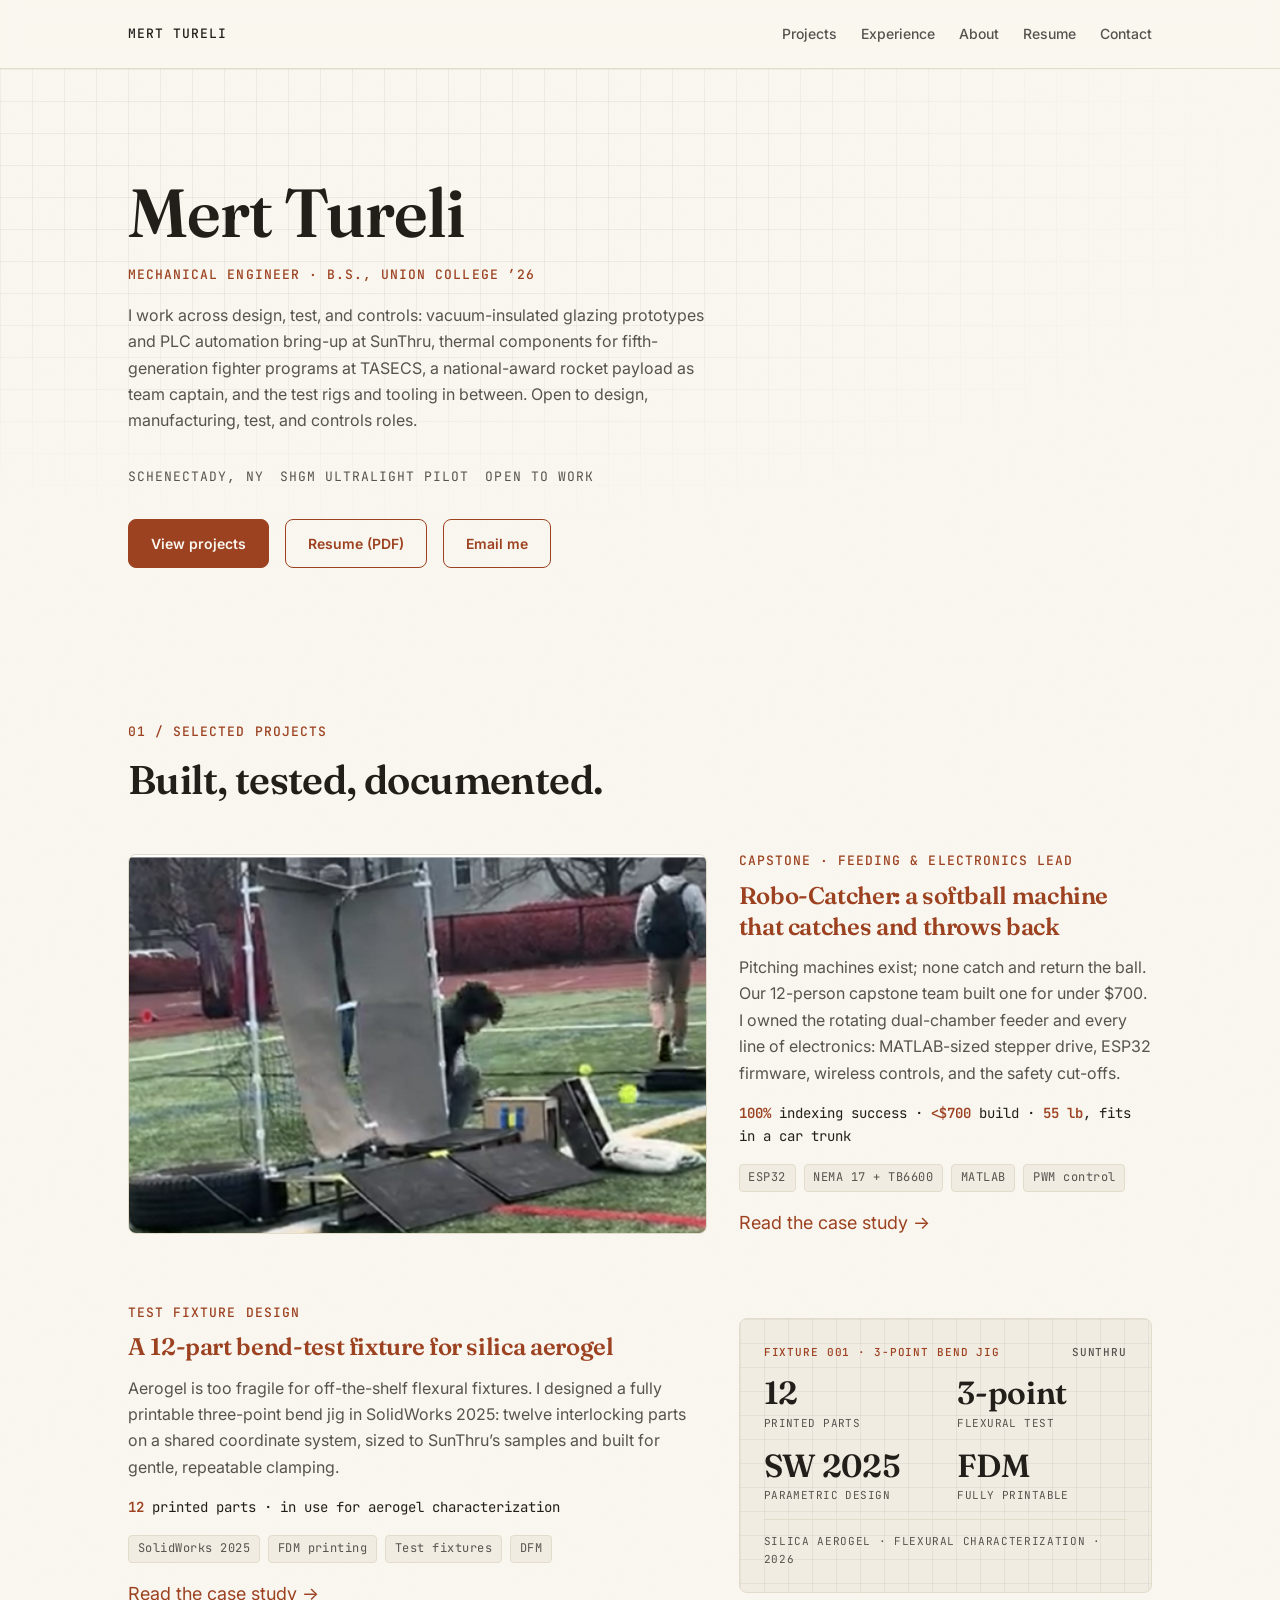
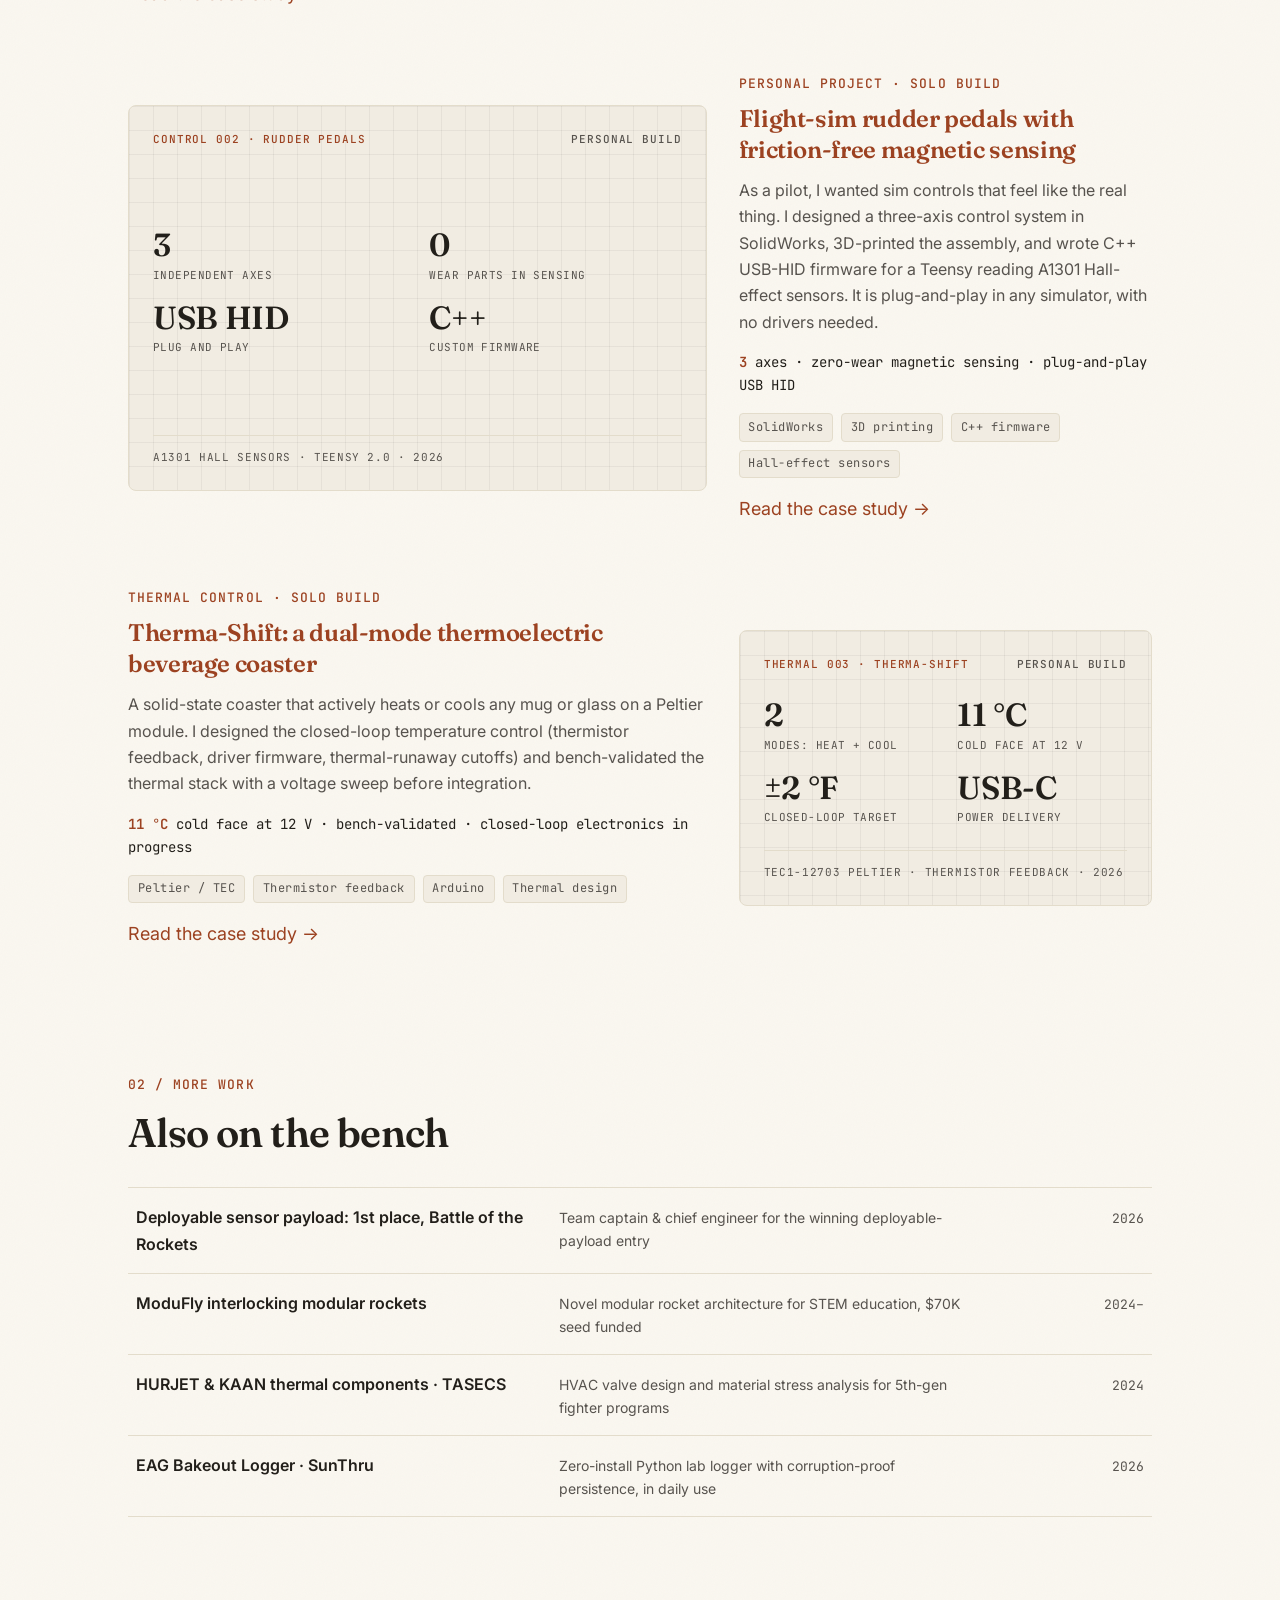
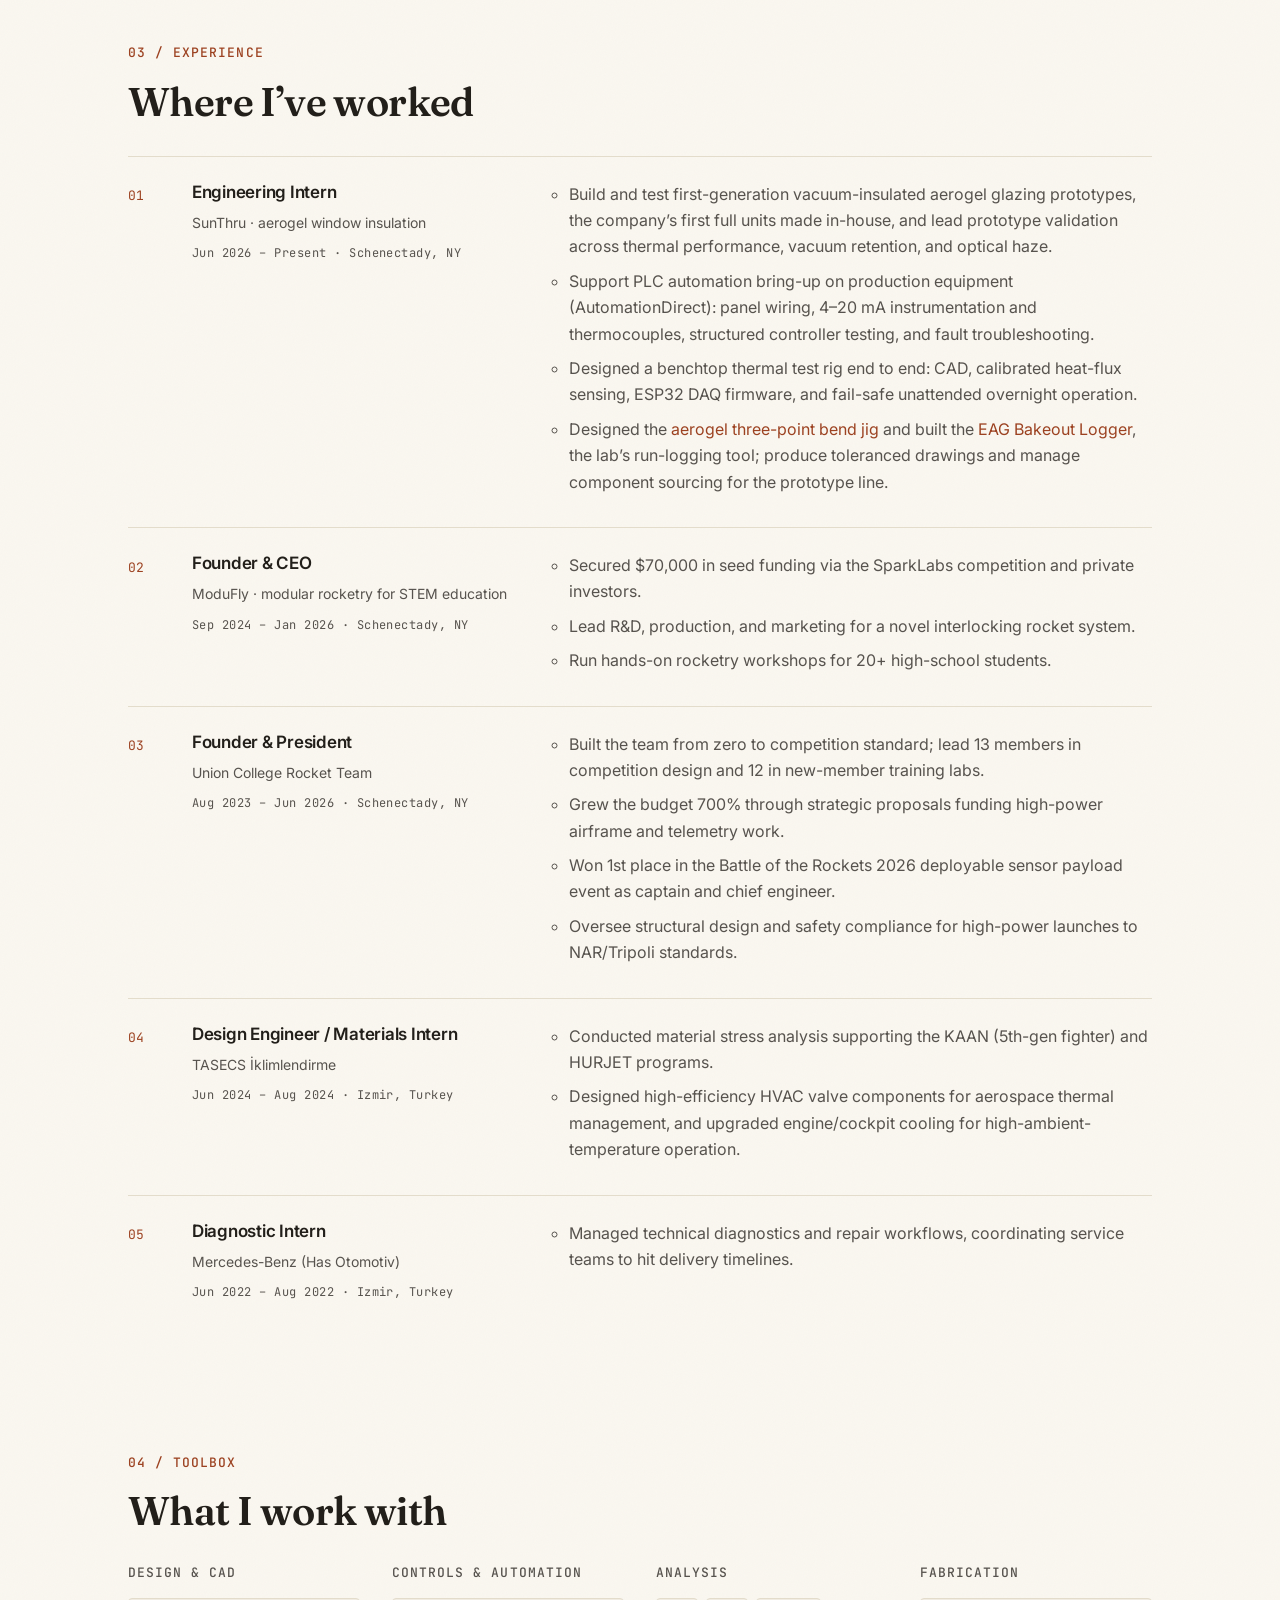
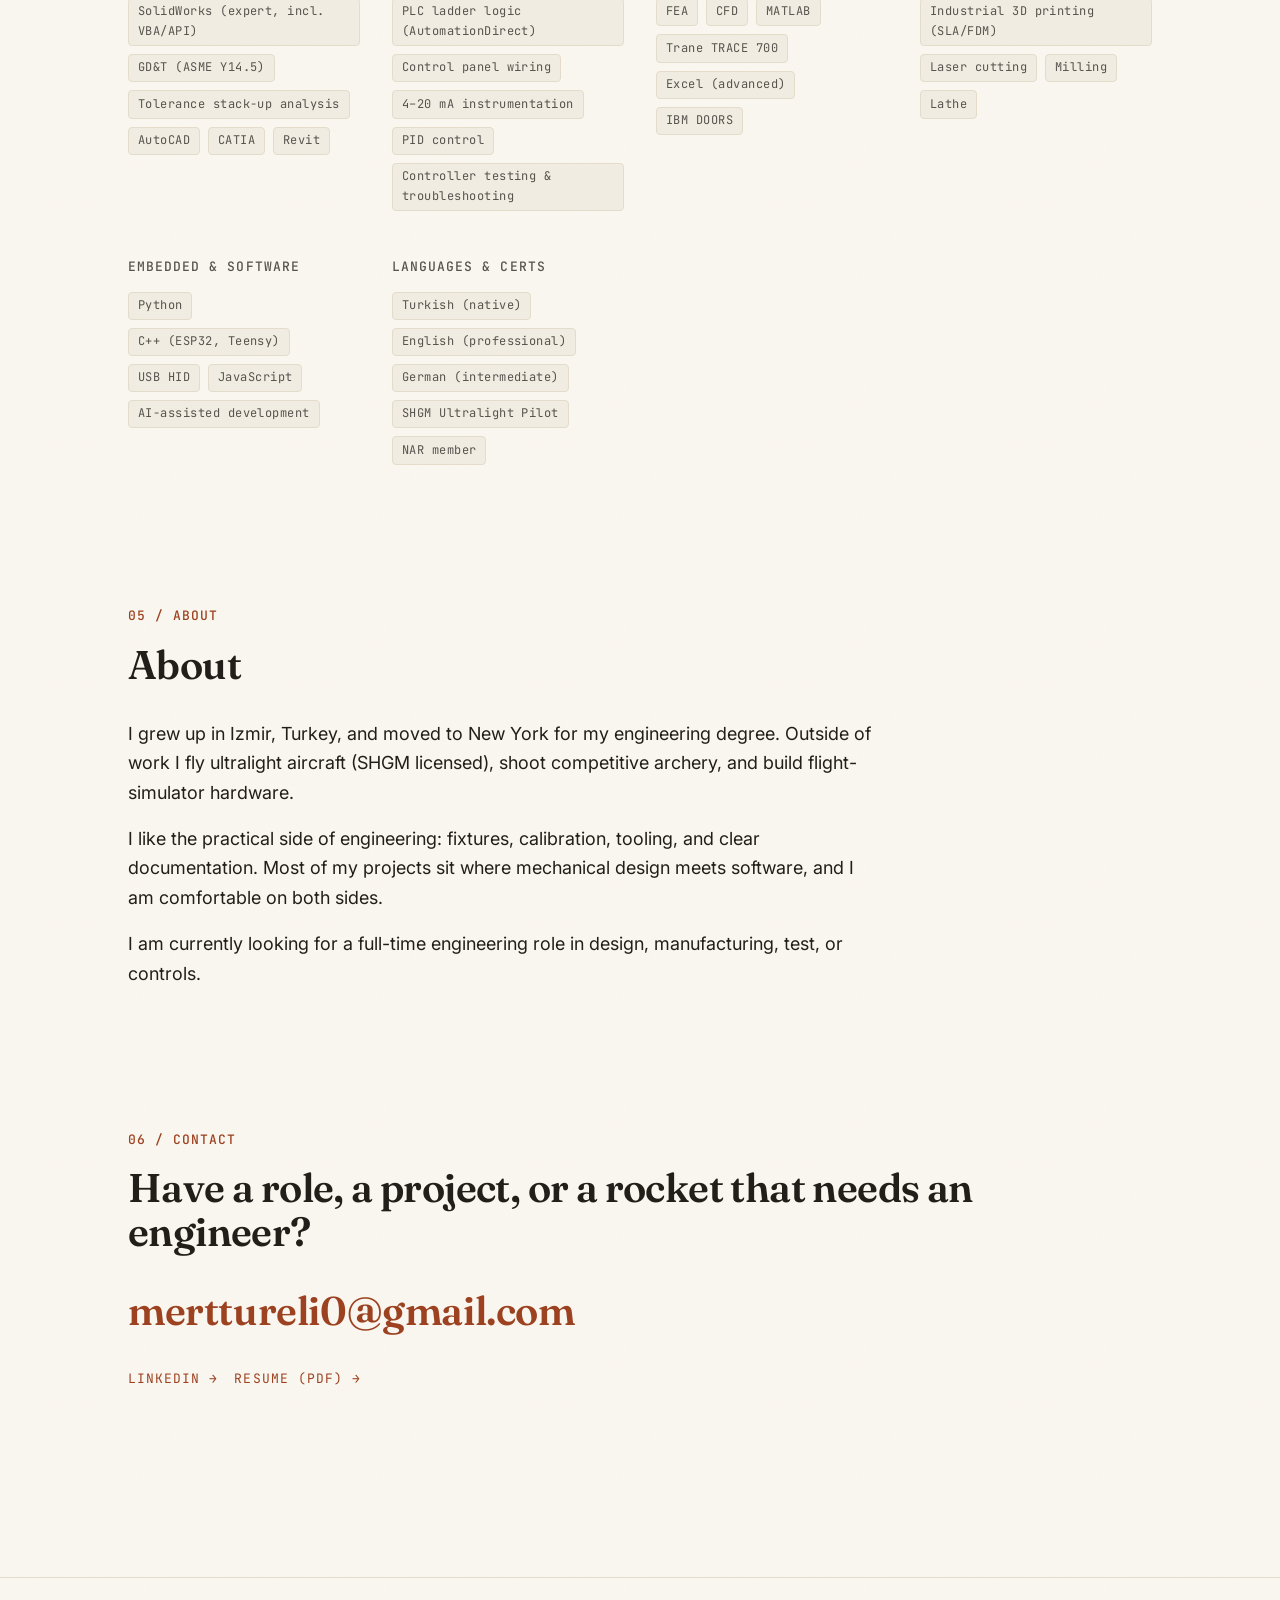
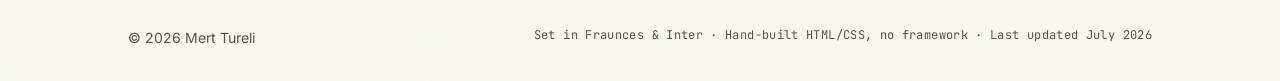
==== index.html @ 496b2939 "Engineering portfolio: initial public release Co-Authored-By: Claude Fable 5 <noreply@anthropic.com>" ====
<!DOCTYPE html>
<html lang="en">
<head>
  <meta charset="UTF-8">
  <meta name="viewport" content="width=device-width, initial-scale=1.0">
  <title>Mert Tureli · Mechanical Engineer</title>
  <meta name="description" content="Mert Tureli is a mechanical engineer (Union College '26) working across design, test, and controls: glazing prototypes, PLC automation, rocketry, and custom test rigs.">

  <meta property="og:title" content="Mert Tureli · Mechanical Engineer">
  <meta property="og:description" content="Mechanical engineer working across design, test, and controls. Portfolio of fixtures, automation, rocketry, and test rigs.">
  <meta property="og:type" content="website">
  <meta property="og:url" content="https://merttureli.github.io/">
  <meta property="og:image" content="https://merttureli.github.io/assets/og-cover.png">

  <link rel="icon" href="data:image/svg+xml,%3Csvg xmlns='http://www.w3.org/2000/svg' viewBox='0 0 64 64'%3E%3Crect width='64' height='64' rx='12' fill='%239C4221'/%3E%3Ctext x='32' y='43' text-anchor='middle' font-family='Georgia,serif' font-size='26' font-weight='600' fill='%23FAF7F0'%3EMT%3C/text%3E%3C/svg%3E">

  <link rel="preconnect" href="https://fonts.googleapis.com">
  <link rel="preconnect" href="https://fonts.gstatic.com" crossorigin>
  <link href="https://fonts.googleapis.com/css2?family=Fraunces:opsz,wght@9..144,400..700&family=Inter:wght@400;500;600&family=JetBrains+Mono:wght@400;500&display=swap" rel="stylesheet">
  <link rel="stylesheet" href="css/style.css">

  <script type="application/ld+json">
  {
    "@context": "https://schema.org",
    "@type": "Person",
    "name": "Mert Tureli",
    "jobTitle": "Mechanical Engineer",
    "alumniOf": "Union College",
    "email": "mailto:merttureli0@gmail.com",
    "sameAs": ["https://www.linkedin.com/in/merttureli"]
  }
  </script>
</head>
<body>

<header class="site-header">
  <div class="container">
    <a class="wordmark" href="#top">Mert Tureli</a>
    <nav class="site-nav" aria-label="Main">
      <a href="#projects">Projects</a>
      <a href="#experience" class="hide-mobile">Experience</a>
      <a href="#about" class="hide-mobile">About</a>
      <a href="assets/Mert-Tureli-Resume.pdf">Resume</a>
      <a href="#contact">Contact</a>
    </nav>
  </div>
</header>

<main id="top">

  <!-- ============ HERO ============ -->
  <section class="hero">
    <div class="container">
      <h1>Mert Tureli</h1>
      <p class="hero-sub">Mechanical Engineer · B.S., Union College ’26</p>
      <p class="intro bio">I work across design, test, and controls: vacuum-insulated glazing prototypes and PLC automation bring-up at SunThru, thermal components for fifth-generation fighter programs at TASECS, a national-award rocket payload as team captain, and the test rigs and tooling in between. Open to design, manufacturing, test, and controls roles.</p>
      <div class="meta-row">
        <span>Schenectady, NY</span>
        <span>SHGM Ultralight Pilot</span>
        <span>Open to work</span>
      </div>
      <div class="hero-actions">
        <a class="btn" href="#projects">View projects</a>
        <a class="btn ghost" href="assets/Mert-Tureli-Resume.pdf">Resume (PDF)</a>
        <a class="btn ghost" href="mailto:merttureli0@gmail.com">Email me</a>
      </div>
    </div>
  </section>

  <!-- ============ FEATURED PROJECTS ============ -->
  <section id="projects">
    <div class="container">
      <span class="label">01 / Selected projects</span>
      <h2>Built, tested, documented.</h2>

      <div class="project-rows" style="margin-top: var(--space-12);">

        <article class="project-row reveal">
          <a class="project-media" href="projects/robo-catcher.html" aria-label="Robo-Catcher case study">
            <img src="assets/img/robocatcher/final-product.png" alt="Robo-Catcher automatic softball catching and return machine, finished build" width="1200" height="800" loading="lazy">
          </a>
          <div class="project-body">
            <span class="label">Capstone · Feeding &amp; electronics lead</span>
            <h3><a href="projects/robo-catcher.html">Robo-Catcher: a softball machine that catches and throws back</a></h3>
            <p>Pitching machines exist; none catch and return the ball. Our 12-person capstone team built one for under $700. I owned the rotating dual-chamber feeder and every line of electronics: MATLAB-sized stepper drive, ESP32 firmware, wireless controls, and the safety cut-offs.</p>
            <span class="metric"><strong>100%</strong> indexing success · <strong>&lt;$700</strong> build · <strong>55 lb</strong>, fits in a car trunk</span>
            <ul class="tags"><li>ESP32</li><li>NEMA 17 + TB6600</li><li>MATLAB</li><li>PWM control</li></ul>
            <a href="projects/robo-catcher.html">Read the case study <span class="arrow">→</span></a>
          </div>
        </article>

        <article class="project-row reveal">
          <a class="project-media spec-card" href="projects/bend-jig.html" aria-label="Bend jig case study">
            <span class="sc-label"><span>Fixture 001 · 3-Point Bend Jig</span><span>SunThru</span></span>
            <span class="sc-stats">
              <span class="sc-stat"><strong>12</strong><small>printed parts</small></span>
              <span class="sc-stat"><strong>3-point</strong><small>flexural test</small></span>
              <span class="sc-stat"><strong>SW 2025</strong><small>parametric design</small></span>
              <span class="sc-stat"><strong>FDM</strong><small>fully printable</small></span>
            </span>
            <span class="sc-foot">Silica aerogel · flexural characterization · 2026</span>
          </a>
          <div class="project-body">
            <span class="label">Test fixture design</span>
            <h3><a href="projects/bend-jig.html">A 12-part bend-test fixture for silica aerogel</a></h3>
            <p>Aerogel is too fragile for off-the-shelf flexural fixtures. I designed a fully printable three-point bend jig in SolidWorks 2025: twelve interlocking parts on a shared coordinate system, sized to SunThru’s samples and built for gentle, repeatable clamping.</p>
            <span class="metric"><strong>12</strong> printed parts · in use for aerogel characterization</span>
            <ul class="tags"><li>SolidWorks 2025</li><li>FDM printing</li><li>Test fixtures</li><li>DFM</li></ul>
            <a href="projects/bend-jig.html">Read the case study <span class="arrow">→</span></a>
          </div>
        </article>

        <article class="project-row reveal">
          <a class="project-media spec-card" href="projects/rudder-pedals.html" aria-label="Rudder pedals case study">
            <span class="sc-label"><span>Control 002 · Rudder Pedals</span><span>Personal build</span></span>
            <span class="sc-stats">
              <span class="sc-stat"><strong>3</strong><small>independent axes</small></span>
              <span class="sc-stat"><strong>0</strong><small>wear parts in sensing</small></span>
              <span class="sc-stat"><strong>USB HID</strong><small>plug and play</small></span>
              <span class="sc-stat"><strong>C++</strong><small>custom firmware</small></span>
            </span>
            <span class="sc-foot">A1301 Hall sensors · Teensy 2.0 · 2026</span>
          </a>
          <div class="project-body">
            <span class="label">Personal project · Solo build</span>
            <h3><a href="projects/rudder-pedals.html">Flight-sim rudder pedals with friction-free magnetic sensing</a></h3>
            <p>As a pilot, I wanted sim controls that feel like the real thing. I designed a three-axis control system in SolidWorks, 3D-printed the assembly, and wrote C++ USB-HID firmware for a Teensy reading A1301 Hall-effect sensors. It is plug-and-play in any simulator, with no drivers needed.</p>
            <span class="metric"><strong>3</strong> axes · zero-wear magnetic sensing · plug-and-play USB HID</span>
            <ul class="tags"><li>SolidWorks</li><li>3D printing</li><li>C++ firmware</li><li>Hall-effect sensors</li></ul>
            <a href="projects/rudder-pedals.html">Read the case study <span class="arrow">→</span></a>
          </div>
        </article>

        <article class="project-row reveal">
          <a class="project-media spec-card" href="projects/therma-shift.html" aria-label="Therma-Shift case study">
            <span class="sc-label"><span>Thermal 003 · Therma-Shift</span><span>Personal build</span></span>
            <span class="sc-stats">
              <span class="sc-stat"><strong>2</strong><small>modes: heat + cool</small></span>
              <span class="sc-stat"><strong>11 °C</strong><small>cold face at 12 V</small></span>
              <span class="sc-stat"><strong>±2 °F</strong><small>closed-loop target</small></span>
              <span class="sc-stat"><strong>USB-C</strong><small>power delivery</small></span>
            </span>
            <span class="sc-foot">TEC1-12703 Peltier · thermistor feedback · 2026</span>
          </a>
          <div class="project-body">
            <span class="label">Thermal control · Solo build</span>
            <h3><a href="projects/therma-shift.html">Therma-Shift: a dual-mode thermoelectric beverage coaster</a></h3>
            <p>A solid-state coaster that actively heats or cools any mug or glass on a Peltier module. I designed the closed-loop temperature control (thermistor feedback, driver firmware, thermal-runaway cutoffs) and bench-validated the thermal stack with a voltage sweep before integration.</p>
            <span class="metric"><strong>11 °C</strong> cold face at 12 V · bench-validated · closed-loop electronics in progress</span>
            <ul class="tags"><li>Peltier / TEC</li><li>Thermistor feedback</li><li>Arduino</li><li>Thermal design</li></ul>
            <a href="projects/therma-shift.html">Read the case study <span class="arrow">→</span></a>
          </div>
        </article>

      </div>
    </div>
  </section>

  <!-- ============ MORE PROJECTS ============ -->
  <section id="more">
    <div class="container">
      <span class="label">02 / More work</span>
      <h2>Also on the bench</h2>
      <ul class="more-list reveal" style="margin-top: var(--space-8);">
        <li><div class="row">
          <span class="title">Deployable sensor payload: 1st place, Battle of the Rockets</span>
          <span class="desc">Team captain &amp; chief engineer for the winning deployable-payload entry</span>
          <span class="year">2026</span>
        </div></li>
        <li><div class="row">
          <span class="title">ModuFly interlocking modular rockets</span>
          <span class="desc">Novel modular rocket architecture for STEM education, $70K seed funded</span>
          <span class="year">2024–</span>
        </div></li>
        <li><div class="row">
          <span class="title">HURJET &amp; KAAN thermal components · TASECS</span>
          <span class="desc">HVAC valve design and material stress analysis for 5th-gen fighter programs</span>
          <span class="year">2024</span>
        </div></li>
        <li><a href="projects/bakeout-logger.html">
          <span class="title">EAG Bakeout Logger · SunThru</span>
          <span class="desc">Zero-install Python lab logger with corruption-proof persistence, in daily use</span>
          <span class="year">2026</span>
        </a></li>
      </ul>
    </div>
  </section>

  <!-- ============ EXPERIENCE ============ -->
  <section id="experience">
    <div class="container">
      <span class="label">03 / Experience</span>
      <h2>Where I’ve worked</h2>
      <ol class="xp-list reveal" style="margin-top: var(--space-8);">

        <li class="xp">
          <span class="xp-num">01</span>
          <div class="xp-role">
            <h3>Engineering Intern</h3>
            <span class="org">SunThru · aerogel window insulation</span>
            <span class="dates">Jun 2026 – Present · Schenectady, NY</span>
          </div>
          <ul>
            <li>Build and test first-generation vacuum-insulated aerogel glazing prototypes, the company’s first full units made in-house, and lead prototype validation across thermal performance, vacuum retention, and optical haze.</li>
            <li>Support PLC automation bring-up on production equipment (AutomationDirect): panel wiring, 4–20 mA instrumentation and thermocouples, structured controller testing, and fault troubleshooting.</li>
            <li>Designed a benchtop thermal test rig end to end: CAD, calibrated heat-flux sensing, ESP32 DAQ firmware, and fail-safe unattended overnight operation.</li>
            <li>Designed the <a href="projects/bend-jig.html">aerogel three-point bend jig</a> and built the <a href="projects/bakeout-logger.html">EAG Bakeout Logger</a>, the lab’s run-logging tool; produce toleranced drawings and manage component sourcing for the prototype line.</li>
          </ul>
        </li>

        <li class="xp">
          <span class="xp-num">02</span>
          <div class="xp-role">
            <h3>Founder &amp; CEO</h3>
            <span class="org">ModuFly · modular rocketry for STEM education</span>
            <span class="dates">Sep 2024 – Jan 2026 · Schenectady, NY</span>
          </div>
          <ul>
            <li>Secured $70,000 in seed funding via the SparkLabs competition and private investors.</li>
            <li>Lead R&amp;D, production, and marketing for a novel interlocking rocket system.</li>
            <li>Run hands-on rocketry workshops for 20+ high-school students.</li>
          </ul>
        </li>

        <li class="xp">
          <span class="xp-num">03</span>
          <div class="xp-role">
            <h3>Founder &amp; President</h3>
            <span class="org">Union College Rocket Team</span>
            <span class="dates">Aug 2023 – Jun 2026 · Schenectady, NY</span>
          </div>
          <ul>
            <li>Built the team from zero to competition standard; lead 13 members in competition design and 12 in new-member training labs.</li>
            <li>Grew the budget 700% through strategic proposals funding high-power airframe and telemetry work.</li>
            <li>Won 1st place in the Battle of the Rockets 2026 deployable sensor payload event as captain and chief engineer.</li>
            <li>Oversee structural design and safety compliance for high-power launches to NAR/Tripoli standards.</li>
          </ul>
        </li>

        <li class="xp">
          <span class="xp-num">04</span>
          <div class="xp-role">
            <h3>Design Engineer / Materials Intern</h3>
            <span class="org">TASECS İklimlendirme</span>
            <span class="dates">Jun 2024 – Aug 2024 · Izmir, Turkey</span>
          </div>
          <ul>
            <li>Conducted material stress analysis supporting the KAAN (5th-gen fighter) and HURJET programs.</li>
            <li>Designed high-efficiency HVAC valve components for aerospace thermal management, and upgraded engine/cockpit cooling for high-ambient-temperature operation.</li>
          </ul>
        </li>

        <li class="xp">
          <span class="xp-num">05</span>
          <div class="xp-role">
            <h3>Diagnostic Intern</h3>
            <span class="org">Mercedes-Benz (Has Otomotiv)</span>
            <span class="dates">Jun 2022 – Aug 2022 · Izmir, Turkey</span>
          </div>
          <ul>
            <li>Managed technical diagnostics and repair workflows, coordinating service teams to hit delivery timelines.</li>
          </ul>
        </li>

      </ol>
    </div>
  </section>

  <!-- ============ SKILLS ============ -->
  <section id="skills">
    <div class="container">
      <span class="label">04 / Toolbox</span>
      <h2>What I work with</h2>
      <div class="skills-grid reveal" style="margin-top: var(--space-8);">
        <div>
          <h3>Design &amp; CAD</h3>
          <ul class="tags"><li>SolidWorks (expert, incl. VBA/API)</li><li>GD&amp;T (ASME Y14.5)</li><li>Tolerance stack-up analysis</li><li>AutoCAD</li><li>CATIA</li><li>Revit</li></ul>
        </div>
        <div>
          <h3>Controls &amp; automation</h3>
          <ul class="tags"><li>PLC ladder logic (AutomationDirect)</li><li>Control panel wiring</li><li>4–20 mA instrumentation</li><li>PID control</li><li>Controller testing &amp; troubleshooting</li></ul>
        </div>
        <div>
          <h3>Analysis</h3>
          <ul class="tags"><li>FEA</li><li>CFD</li><li>MATLAB</li><li>Trane TRACE 700</li><li>Excel (advanced)</li><li>IBM DOORS</li></ul>
        </div>
        <div>
          <h3>Fabrication</h3>
          <ul class="tags"><li>Industrial 3D printing (SLA/FDM)</li><li>Laser cutting</li><li>Milling</li><li>Lathe</li></ul>
        </div>
        <div>
          <h3>Embedded &amp; software</h3>
          <ul class="tags"><li>Python</li><li>C++ (ESP32, Teensy)</li><li>USB HID</li><li>JavaScript</li><li>AI-assisted development</li></ul>
        </div>
        <div>
          <h3>Languages &amp; certs</h3>
          <ul class="tags"><li>Turkish (native)</li><li>English (professional)</li><li>German (intermediate)</li><li>SHGM Ultralight Pilot</li><li>NAR member</li></ul>
        </div>
      </div>
    </div>
  </section>

  <!-- ============ ABOUT ============ -->
  <section id="about">
    <div class="container">
      <span class="label">05 / About</span>
      <h2>About</h2>
      <div class="reveal" style="margin-top: var(--space-8); max-width: 68ch;">
        <p>I grew up in Izmir, Turkey, and moved to New York for my engineering degree. Outside of work I fly ultralight aircraft (SHGM licensed), shoot competitive archery, and build flight-simulator hardware.</p>
        <p>I like the practical side of engineering: fixtures, calibration, tooling, and clear documentation. Most of my projects sit where mechanical design meets software, and I am comfortable on both sides.</p>
        <p>I am currently looking for a full-time engineering role in design, manufacturing, test, or controls.</p>
      </div>
    </div>
  </section>

  <!-- ============ CONTACT ============ -->
  <section id="contact" class="contact">
    <div class="container">
      <span class="label">06 / Contact</span>
      <h2>Have a role, a project, or a rocket that needs an engineer?</h2>
      <p style="margin-top: var(--space-6);"><a class="big-link" href="mailto:merttureli0@gmail.com">merttureli0@gmail.com</a></p>
      <div class="meta-row" style="margin-top: var(--space-6);">
        <a href="https://www.linkedin.com/in/merttureli">LinkedIn <span class="arrow">→</span></a>
        <a href="assets/Mert-Tureli-Resume.pdf">Resume (PDF) <span class="arrow">→</span></a>
      </div>
    </div>
  </section>

</main>

<footer class="site-footer">
  <div class="container">
    <span>© <span id="year">2026</span> Mert Tureli</span>
    <span class="colophon">Set in Fraunces &amp; Inter · Hand-built HTML/CSS, no framework · Last updated July 2026</span>
  </div>
</footer>

<script src="js/main.js"></script>
</body>
</html>
---- css/style.css ----
/* ============================================================
   MERT TURELI — PORTFOLIO
   Design system: "Drafting Paper" (warm editorial)
   Type: Fraunces (display) · Inter (body) · JetBrains Mono (labels)
   All color pairs verified WCAG AA (4.5:1+) against bg & surface.
   To re-skin (e.g. business variant): change the tokens below only.
   ============================================================ */

:root {
  /* palette — drafting paper */
  --bg:            #FAF7F0;
  --surface:       #F1ECE2;
  --text:          #221F1A;
  --text-2:        #57534E;
  --accent:        #9C4221;
  --accent-hover:  #7C2D12;
  --border:        #E3DCCB;
  --grid-line:     rgba(34, 31, 26, 0.055);

  /* type */
  --font-display: "Fraunces", Georgia, serif;
  --font-body:    "Inter", system-ui, -apple-system, sans-serif;
  --font-mono:    "JetBrains Mono", Consolas, monospace;

  --text-h1:    clamp(2.5rem, 1.2rem + 4.5vw, 4.25rem);
  --text-h2:    clamp(1.75rem, 1.3rem + 1.8vw, 2.5rem);
  --text-h3:    clamp(1.25rem, 1.1rem + 0.6vw, 1.5rem);
  --text-body:  1.125rem;
  --text-small: 0.875rem;
  --text-label: 0.8125rem;

  /* spacing (8px base) */
  --space-1: 0.25rem;  --space-2: 0.5rem;  --space-3: 0.75rem;
  --space-4: 1rem;     --space-6: 1.5rem;  --space-8: 2rem;
  --space-12: 3rem;    --space-16: 4rem;   --space-24: 6rem;

  --section-gap: clamp(4rem, 3rem + 6vw, 8rem);
  --container: 1120px;
  --radius: 8px;
}

/* ---------- base ---------- */

*, *::before, *::after { box-sizing: border-box; }

html { scroll-behavior: smooth; }

/* paper grain baked into the body background (opacity lives inside the SVG) —
   a separate fixed overlay layer stalls compositing/capture in some browsers */
body {
  margin: 0;
  background-color: var(--bg);
  background-image: url("data:image/svg+xml,%3Csvg xmlns='http://www.w3.org/2000/svg' width='240' height='240'%3E%3Cfilter id='n'%3E%3CfeTurbulence type='fractalNoise' baseFrequency='0.9' numOctaves='2'/%3E%3C/filter%3E%3Crect width='240' height='240' filter='url(%23n)' opacity='0.028'/%3E%3C/svg%3E");
  color: var(--text);
  font-family: var(--font-body);
  font-size: var(--text-body);
  line-height: 1.65;
  -webkit-font-smoothing: antialiased;
  text-rendering: optimizeLegibility;
}

::selection { background: var(--accent); color: var(--bg); }

h1, h2, h3 {
  font-family: var(--font-display);
  font-weight: 600;
  line-height: 1.1;
  letter-spacing: -0.015em;
  margin: 0 0 var(--space-4);
}
h1 { font-size: var(--text-h1); line-height: 1.05; }
h2 { font-size: var(--text-h2); }
h3 { font-size: var(--text-h3); line-height: 1.3; }

p { margin: 0 0 var(--space-4); max-width: 68ch; }

img, svg.ph { max-width: 100%; height: auto; display: block; }

a {
  color: var(--accent);
  text-decoration: none;
  background-image: linear-gradient(currentColor, currentColor);
  background-repeat: no-repeat;
  background-size: 0% 1px;
  background-position: 0 100%;
  transition: background-size 200ms ease-out, color 150ms ease-out;
}
a:hover { color: var(--accent-hover); background-size: 100% 1px; }

:focus-visible {
  outline: 2px solid var(--accent);
  outline-offset: 3px;
  border-radius: 2px;
}

.container {
  max-width: var(--container);
  margin-inline: auto;
  padding-inline: clamp(1.25rem, 4vw, 3rem);
}

section { padding-block: calc(var(--section-gap) / 2); }

/* mono section labels — drawing sheet numbers */
.label {
  font-family: var(--font-mono);
  font-size: var(--text-label);
  font-weight: 500;
  text-transform: uppercase;
  letter-spacing: 0.08em;
  color: var(--accent);
  display: block;
  margin-bottom: var(--space-4);
}

.meta-row {
  font-family: var(--font-mono);
  font-size: var(--text-label);
  text-transform: uppercase;
  letter-spacing: 0.08em;
  color: var(--text-2);
  display: flex;
  flex-wrap: wrap;
  gap: var(--space-2) var(--space-4);
}

/* arrow nudge */
.arrow { display: inline-block; transition: transform 150ms ease-out; }
a:hover .arrow { transform: translateX(4px); }

/* fill-in placeholder — replace via PROJECT_INTAKE.md */
.fill {
  background: rgba(156, 66, 33, 0.08);
  border-bottom: 1px dashed var(--accent);
  padding: 0 0.2em;
  border-radius: 2px;
  font-style: italic;
  cursor: help;
}

/* ---------- header ---------- */

.site-header {
  position: sticky;
  top: 0;
  z-index: 100;
  background: color-mix(in srgb, var(--bg) 88%, transparent);
  backdrop-filter: blur(8px);
  border-bottom: 1px solid var(--border);
}
.site-header .container {
  display: flex;
  align-items: center;
  justify-content: space-between;
  height: 68px;
}
.wordmark {
  font-family: var(--font-mono);
  font-size: var(--text-label);
  font-weight: 500;
  letter-spacing: 0.08em;
  text-transform: uppercase;
  color: var(--text);
}
.site-nav { display: flex; gap: var(--space-6); }
.site-nav a {
  color: var(--text-2);
  font-size: var(--text-small);
  font-weight: 500;
}
.site-nav a:hover { color: var(--accent-hover); }

/* ---------- hero ---------- */

.hero {
  position: relative;
  padding-block: clamp(5rem, 12vh, 9rem) clamp(4rem, 10vh, 7rem);
  overflow: hidden;
}
.hero::before {
  content: "";
  position: absolute;
  inset: 0;
  background-image:
    linear-gradient(var(--grid-line) 1px, transparent 1px),
    linear-gradient(90deg, var(--grid-line) 1px, transparent 1px);
  background-size: 32px 32px;
  -webkit-mask-image: radial-gradient(ellipse 90% 80% at 30% 20%, black 30%, transparent 75%);
  mask-image: radial-gradient(ellipse 90% 80% at 30% 20%, black 30%, transparent 75%);
  pointer-events: none;
}
.hero .container { position: relative; }
.hero h1 { max-width: 18ch; }
.hero .intro { max-width: 52ch; color: var(--text-2); margin-top: var(--space-6); }
.hero .hero-sub {
  font-family: var(--font-mono);
  font-size: var(--text-label);
  font-weight: 500;
  text-transform: uppercase;
  letter-spacing: 0.08em;
  color: var(--accent);
  margin: var(--space-3) 0 0;
}
.hero .bio { font-size: 1rem; max-width: 58ch; margin-top: var(--space-4); }
.hero .meta-row { margin-top: var(--space-8); }
.hero-actions { display: flex; flex-wrap: wrap; gap: var(--space-4); margin-top: var(--space-8); }

/* hand-drawn underline — use exactly once */
.scribbled { position: relative; white-space: nowrap; }
.scribbled svg {
  position: absolute;
  left: -2%;
  bottom: -0.18em;
  width: 104%;
  height: 0.28em;
  color: var(--accent);
  overflow: visible;
}
.scribbled svg path {
  stroke-dasharray: 220;
  stroke-dashoffset: 220;
  animation: draw-in 700ms ease-out 400ms forwards;
}
@keyframes draw-in { to { stroke-dashoffset: 0; } }

/* ---------- buttons ---------- */

.btn {
  display: inline-flex;
  align-items: center;
  gap: var(--space-2);
  font-family: var(--font-body);
  font-size: var(--text-small);
  font-weight: 600;
  padding: 0.75rem 1.375rem;
  border-radius: var(--radius);
  border: 1px solid var(--accent);
  background: var(--accent);
  color: var(--bg);
  background-image: none;
  transition: background-color 150ms ease-out, border-color 150ms ease-out,
              color 150ms ease-out, transform 150ms ease-out;
}
.btn:hover { background: var(--accent-hover); border-color: var(--accent-hover); color: var(--bg); transform: translateY(-1px); }
.btn.ghost { background: transparent; color: var(--accent); }
.btn.ghost:hover { background: var(--accent); color: var(--bg); }

/* ---------- featured projects — editorial rows ---------- */

.project-rows { display: flex; flex-direction: column; gap: var(--space-16); }

.project-row {
  display: grid;
  grid-template-columns: 7fr 5fr;
  gap: var(--space-8);
  align-items: center;
}
.project-row:nth-child(even) .project-media { order: 2; }

.project-media {
  border: 1px solid var(--border);
  border-radius: var(--radius);
  overflow: hidden;
  background: var(--surface);
  transition: border-color 200ms ease-out, transform 200ms ease-out, box-shadow 200ms ease-out;
}
.project-row:hover .project-media {
  border-color: var(--accent);
  transform: translateY(-2px);
  box-shadow: 0 12px 32px -16px rgba(34, 31, 26, 0.25);
}

.project-body .label { margin-bottom: var(--space-2); }
.project-body h3 { margin-bottom: var(--space-3); }
.project-body p { color: var(--text-2); font-size: 1rem; }

.tags { display: flex; flex-wrap: wrap; gap: var(--space-2); margin: var(--space-4) 0; padding: 0; list-style: none; }
.tags li {
  font-family: var(--font-mono);
  font-size: 0.75rem;
  letter-spacing: 0.04em;
  color: var(--text-2);
  background: var(--surface);
  border: 1px solid var(--border);
  border-radius: 4px;
  padding: 0.2rem 0.55rem;
}

.metric {
  font-family: var(--font-mono);
  font-size: var(--text-small);
  color: var(--text);
  font-variant-numeric: tabular-nums;
  display: block;
  margin-bottom: var(--space-3);
}
.metric strong { color: var(--accent); font-weight: 600; }

/* ---------- spec cards — image-free project media ---------- */

.spec-card {
  aspect-ratio: 3 / 2;
  display: flex;
  flex-direction: column;
  justify-content: space-between;
  padding: var(--space-6);
  background-color: var(--surface);
  background-image:
    linear-gradient(var(--grid-line) 1px, transparent 1px),
    linear-gradient(90deg, var(--grid-line) 1px, transparent 1px);
  background-size: 24px 24px;
  color: var(--text);
}
.spec-card .sc-label {
  font-family: var(--font-mono);
  font-size: 0.6875rem;
  font-weight: 500;
  letter-spacing: 0.08em;
  text-transform: uppercase;
  color: var(--accent);
  display: flex;
  justify-content: space-between;
  gap: var(--space-2);
}
.spec-card .sc-label span:last-child { color: var(--text-2); }
.spec-card .sc-stats {
  display: grid;
  grid-template-columns: 1fr 1fr;
  gap: var(--space-4) var(--space-6);
}
.spec-card .sc-stat strong {
  font-family: var(--font-display);
  font-size: clamp(1.4rem, 1rem + 1.4vw, 2rem);
  font-weight: 600;
  line-height: 1.1;
  display: block;
  letter-spacing: -0.01em;
}
.spec-card .sc-stat small {
  font-family: var(--font-mono);
  font-size: 0.6875rem;
  letter-spacing: 0.04em;
  text-transform: uppercase;
  color: var(--text-2);
  display: block;
  margin-top: 0.2rem;
}
.spec-card .sc-foot {
  border-top: 1px solid var(--border);
  padding-top: var(--space-3);
  font-family: var(--font-mono);
  font-size: 0.6875rem;
  letter-spacing: 0.06em;
  text-transform: uppercase;
  color: var(--text-2);
}

/* ---------- more projects — table-like list ---------- */

.more-list { list-style: none; margin: 0; padding: 0; border-top: 1px solid var(--border); }
.more-list li { border-bottom: 1px solid var(--border); }
.more-list a, .more-list .row {
  display: grid;
  grid-template-columns: minmax(0, 5fr) minmax(0, 5fr) 2fr;
  gap: var(--space-4);
  align-items: baseline;
  padding: var(--space-4) var(--space-2);
  color: var(--text);
  background-image: none;
  transition: background-color 150ms ease-out;
}
.more-list a:hover { background-color: var(--surface); color: var(--text); }
.more-list .title { font-weight: 600; font-size: 1rem; }
.more-list .desc { color: var(--text-2); font-size: var(--text-small); }
.more-list .year {
  font-family: var(--font-mono);
  font-size: var(--text-label);
  color: var(--text-2);
  text-align: right;
  font-variant-numeric: tabular-nums;
}

/* ---------- experience ---------- */

.xp-list { list-style: none; margin: 0; padding: 0; display: flex; flex-direction: column; }
.xp {
  display: grid;
  grid-template-columns: 3rem minmax(0, 4fr) minmax(0, 7fr);
  gap: var(--space-4);
  padding: var(--space-6) 0;
  border-top: 1px solid var(--border);
}
.xp-num {
  font-family: var(--font-mono);
  font-size: var(--text-label);
  color: var(--accent);
  padding-top: 0.3rem;
}
.xp h3 { font-family: var(--font-body); font-size: 1.0625rem; font-weight: 600; margin-bottom: var(--space-1); }
.xp .org { color: var(--text-2); font-size: var(--text-small); }
.xp .dates {
  font-family: var(--font-mono);
  font-size: 0.75rem;
  letter-spacing: 0.04em;
  color: var(--text-2);
  display: block;
  margin-top: var(--space-2);
}
.xp ul { margin: 0; padding-left: 1.1rem; color: var(--text-2); font-size: 1rem; }
.xp ul li { margin-bottom: var(--space-2); }

/* ---------- skills ---------- */

.skills-grid {
  display: grid;
  grid-template-columns: repeat(auto-fit, minmax(220px, 1fr));
  gap: var(--space-8);
}
.skills-grid h3 {
  font-family: var(--font-mono);
  font-size: var(--text-label);
  font-weight: 500;
  text-transform: uppercase;
  letter-spacing: 0.08em;
  color: var(--text-2);
  margin-bottom: var(--space-3);
}

/* ---------- about ---------- */

.about-grid {
  display: grid;
  grid-template-columns: 7fr 4fr;
  gap: var(--space-12);
  align-items: start;
}
.about-grid .project-media { max-width: 380px; }

/* ---------- contact ---------- */

.contact { text-align: left; }
.contact .big-link {
  font-family: var(--font-display);
  font-size: var(--text-h2);
  font-weight: 600;
  letter-spacing: -0.01em;
}

/* ---------- footer ---------- */

.site-footer {
  border-top: 1px solid var(--border);
  margin-top: var(--section-gap);
  padding: var(--space-12) 0 var(--space-8);
  color: var(--text-2);
  font-size: var(--text-small);
}
.site-footer .container { display: flex; flex-wrap: wrap; justify-content: space-between; gap: var(--space-4); }
.colophon { font-family: var(--font-mono); font-size: 0.75rem; letter-spacing: 0.03em; }

/* ---------- case study pages ---------- */

.case-hero { padding-top: var(--space-16); }
.case-hero h1 { max-width: 22ch; font-size: clamp(2rem, 1.2rem + 3vw, 3.25rem); }
.case-hero .intro { color: var(--text-2); max-width: 60ch; }

/* engineering drawing title block */
.title-block {
  width: 100%;
  border-collapse: collapse;
  margin: var(--space-8) 0;
  font-size: var(--text-small);
}
.title-block th, .title-block td {
  border: 1px solid var(--border);
  padding: var(--space-3) var(--space-4);
  text-align: left;
  vertical-align: top;
}
.title-block th {
  font-family: var(--font-mono);
  font-size: 0.6875rem;
  font-weight: 500;
  letter-spacing: 0.08em;
  text-transform: uppercase;
  color: var(--text-2);
  background: var(--surface);
  width: 12%;
  white-space: nowrap;
}
.title-block td { font-variant-numeric: tabular-nums; }

.case-body { max-width: 760px; }
.case-body h2 { margin-top: var(--space-16); }
.case-body figure { margin: var(--space-8) 0; }
.case-body figcaption {
  font-family: var(--font-mono);
  font-size: 0.75rem;
  letter-spacing: 0.03em;
  color: var(--text-2);
  margin-top: var(--space-2);
}
.case-body .project-media:hover { transform: none; border-color: var(--border); box-shadow: none; }

.constraints { list-style: none; padding: 0; }
.constraints li {
  padding: var(--space-3) 0 var(--space-3) var(--space-6);
  border-bottom: 1px solid var(--border);
  color: var(--text-2);
  font-size: 1rem;
  position: relative;
}
.constraints li::before {
  content: "—";
  position: absolute;
  left: 0;
  color: var(--accent);
  font-family: var(--font-mono);
}

.results-list { list-style: none; padding: 0; }
.results-list li {
  font-family: var(--font-mono);
  font-size: var(--text-small);
  font-variant-numeric: tabular-nums;
  padding: var(--space-3) 0;
  border-bottom: 1px solid var(--border);
}
.results-list strong { color: var(--accent); font-weight: 600; }

.case-nav {
  margin-top: var(--space-24);
  padding-top: var(--space-8);
  border-top: 1px solid var(--border);
  display: flex;
  justify-content: space-between;
  gap: var(--space-4);
}

/* ---------- reveal on scroll ---------- */

.reveal { opacity: 0; transform: translateY(8px); transition: opacity 350ms ease-out, transform 350ms ease-out; }
.reveal.in { opacity: 1; transform: none; }

/* ---------- responsive ---------- */

@media (max-width: 900px) {
  .project-row, .about-grid { grid-template-columns: 1fr; }
  .project-row:nth-child(even) .project-media { order: 0; }
  .xp { grid-template-columns: 2.5rem 1fr; }
  .xp .xp-role { grid-column: 2; }
  .xp ul { grid-column: 2; }
}

@media (max-width: 640px) {
  .site-nav { gap: var(--space-4); }
  .site-nav a.hide-mobile { display: none; }
  .more-list a, .more-list .row { grid-template-columns: 1fr auto; }
  .more-list .desc { display: none; }
  .case-nav { flex-direction: column; }
}

/* ---------- reduced motion ---------- */

@media (prefers-reduced-motion: reduce) {
  * { animation: none !important; transition-duration: 0.01ms !important; }
  html { scroll-behavior: auto; }
  .reveal { opacity: 1; transform: none; }
  .scribbled svg path { stroke-dashoffset: 0; }
}
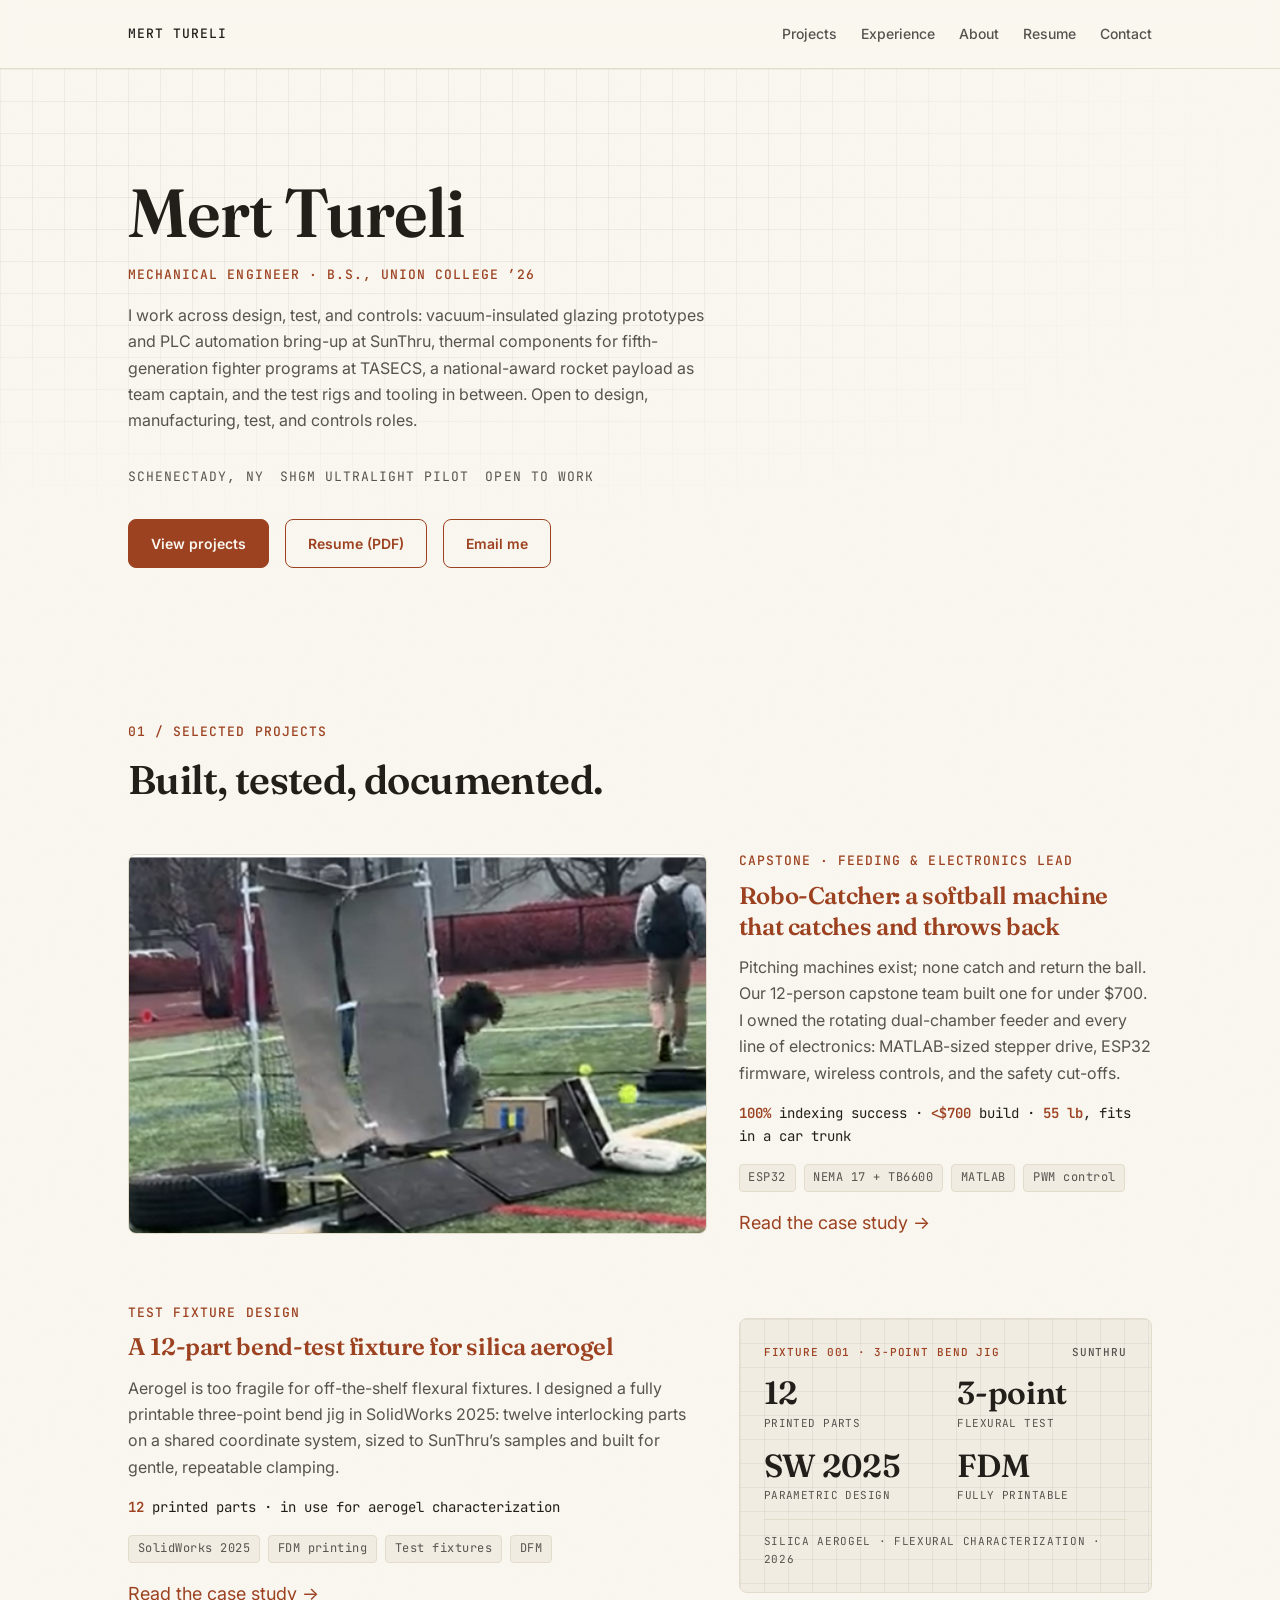
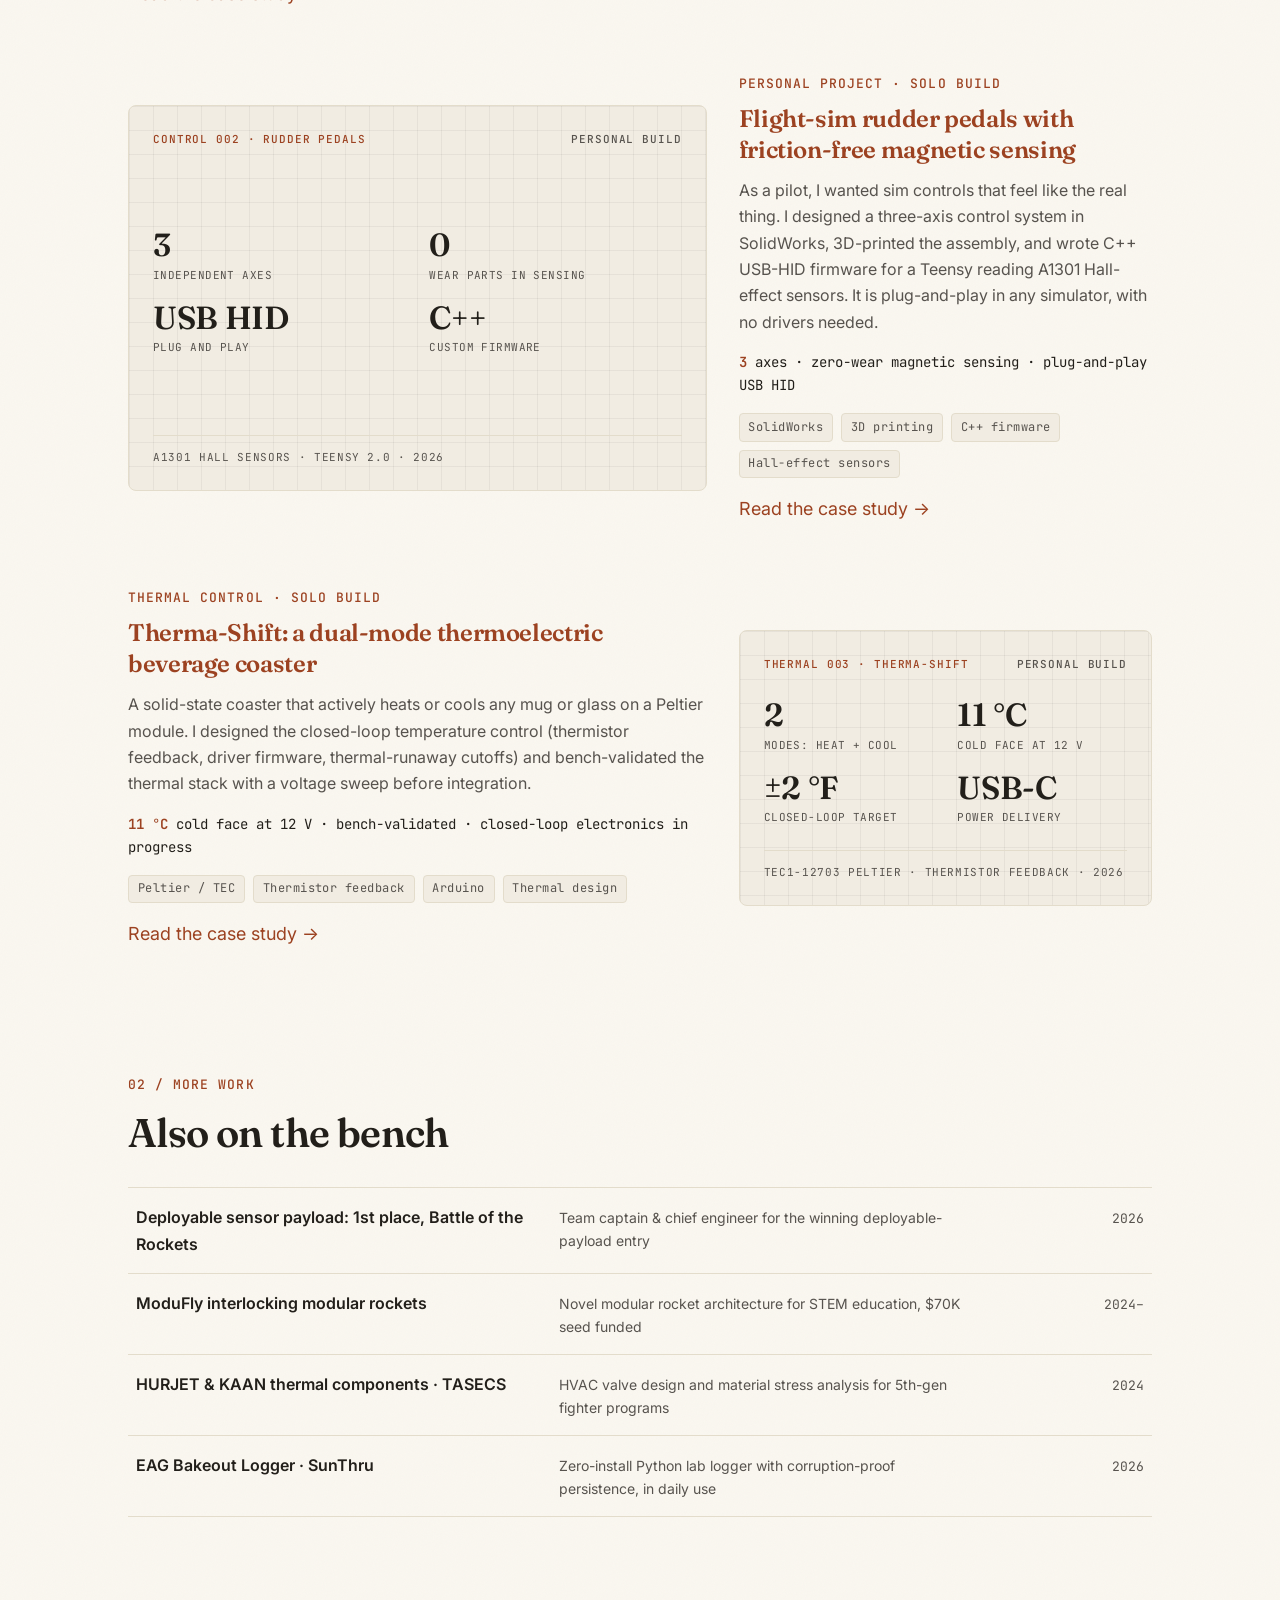
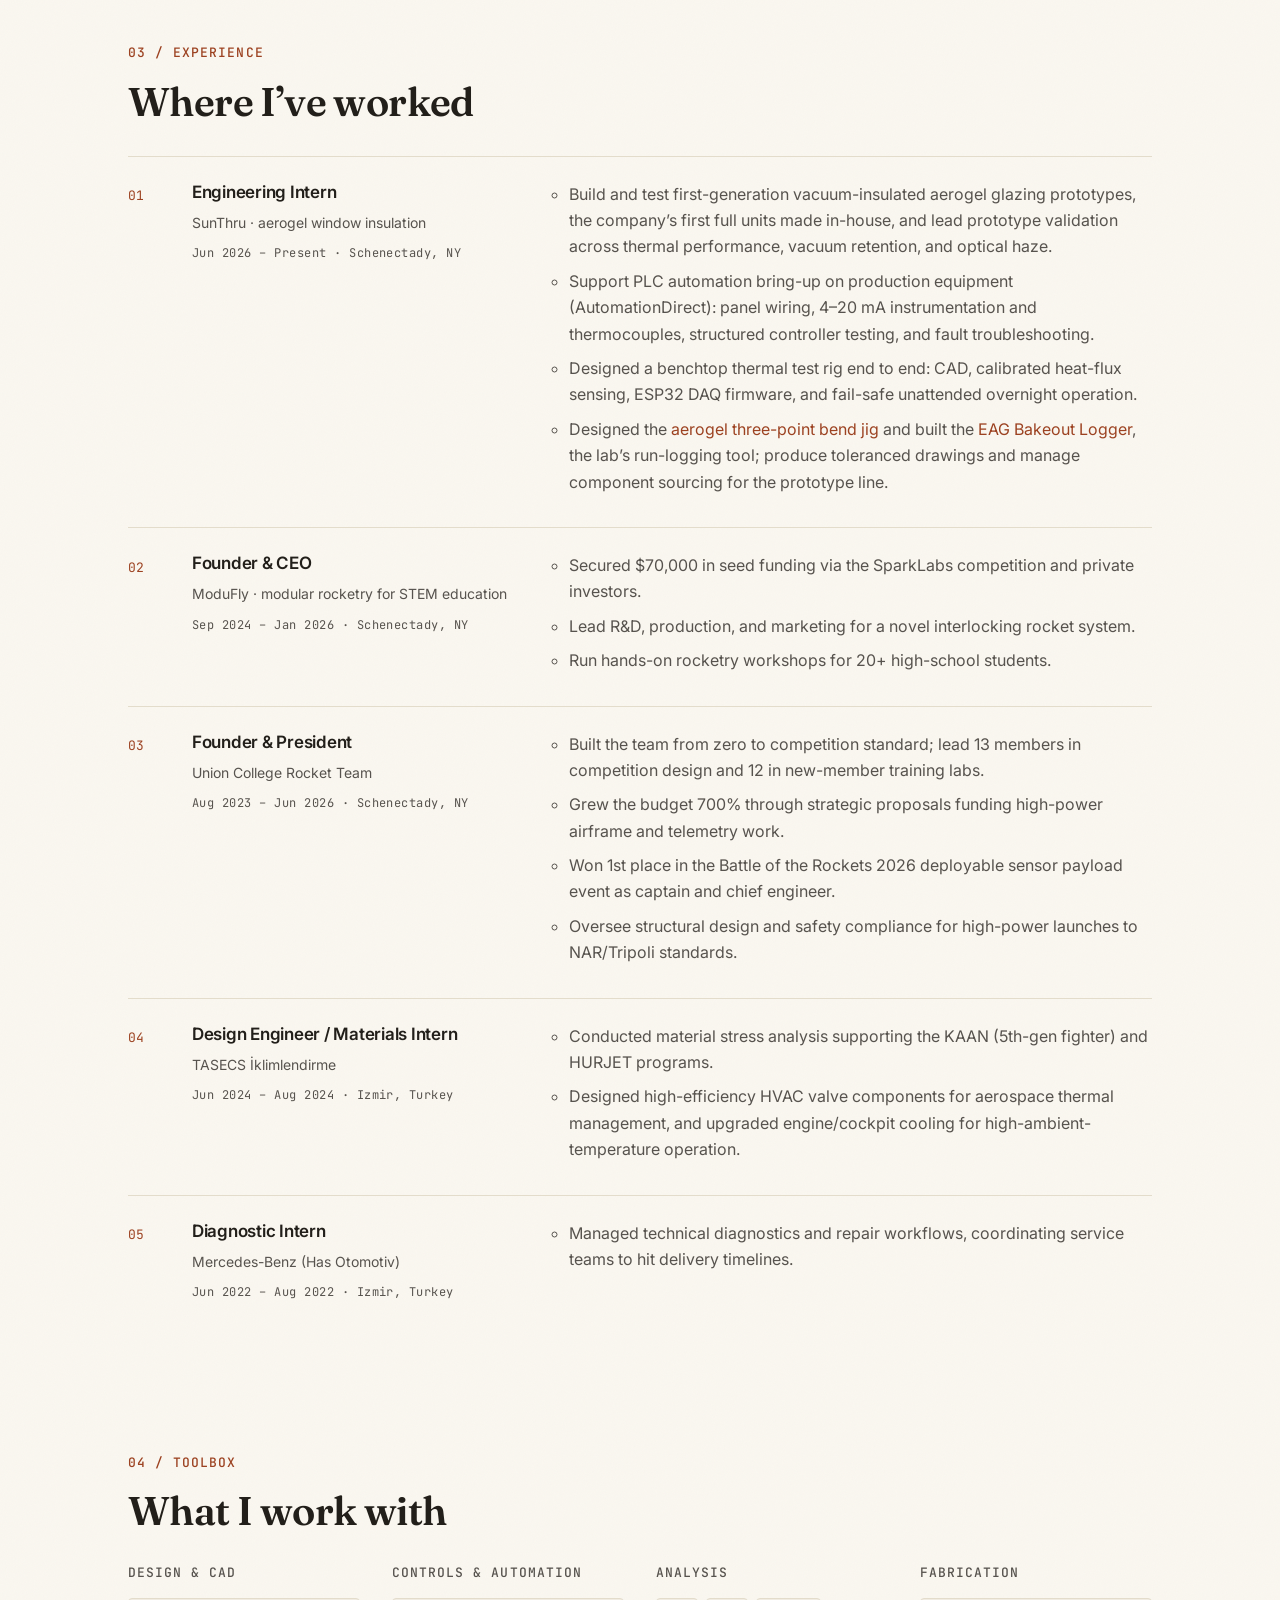
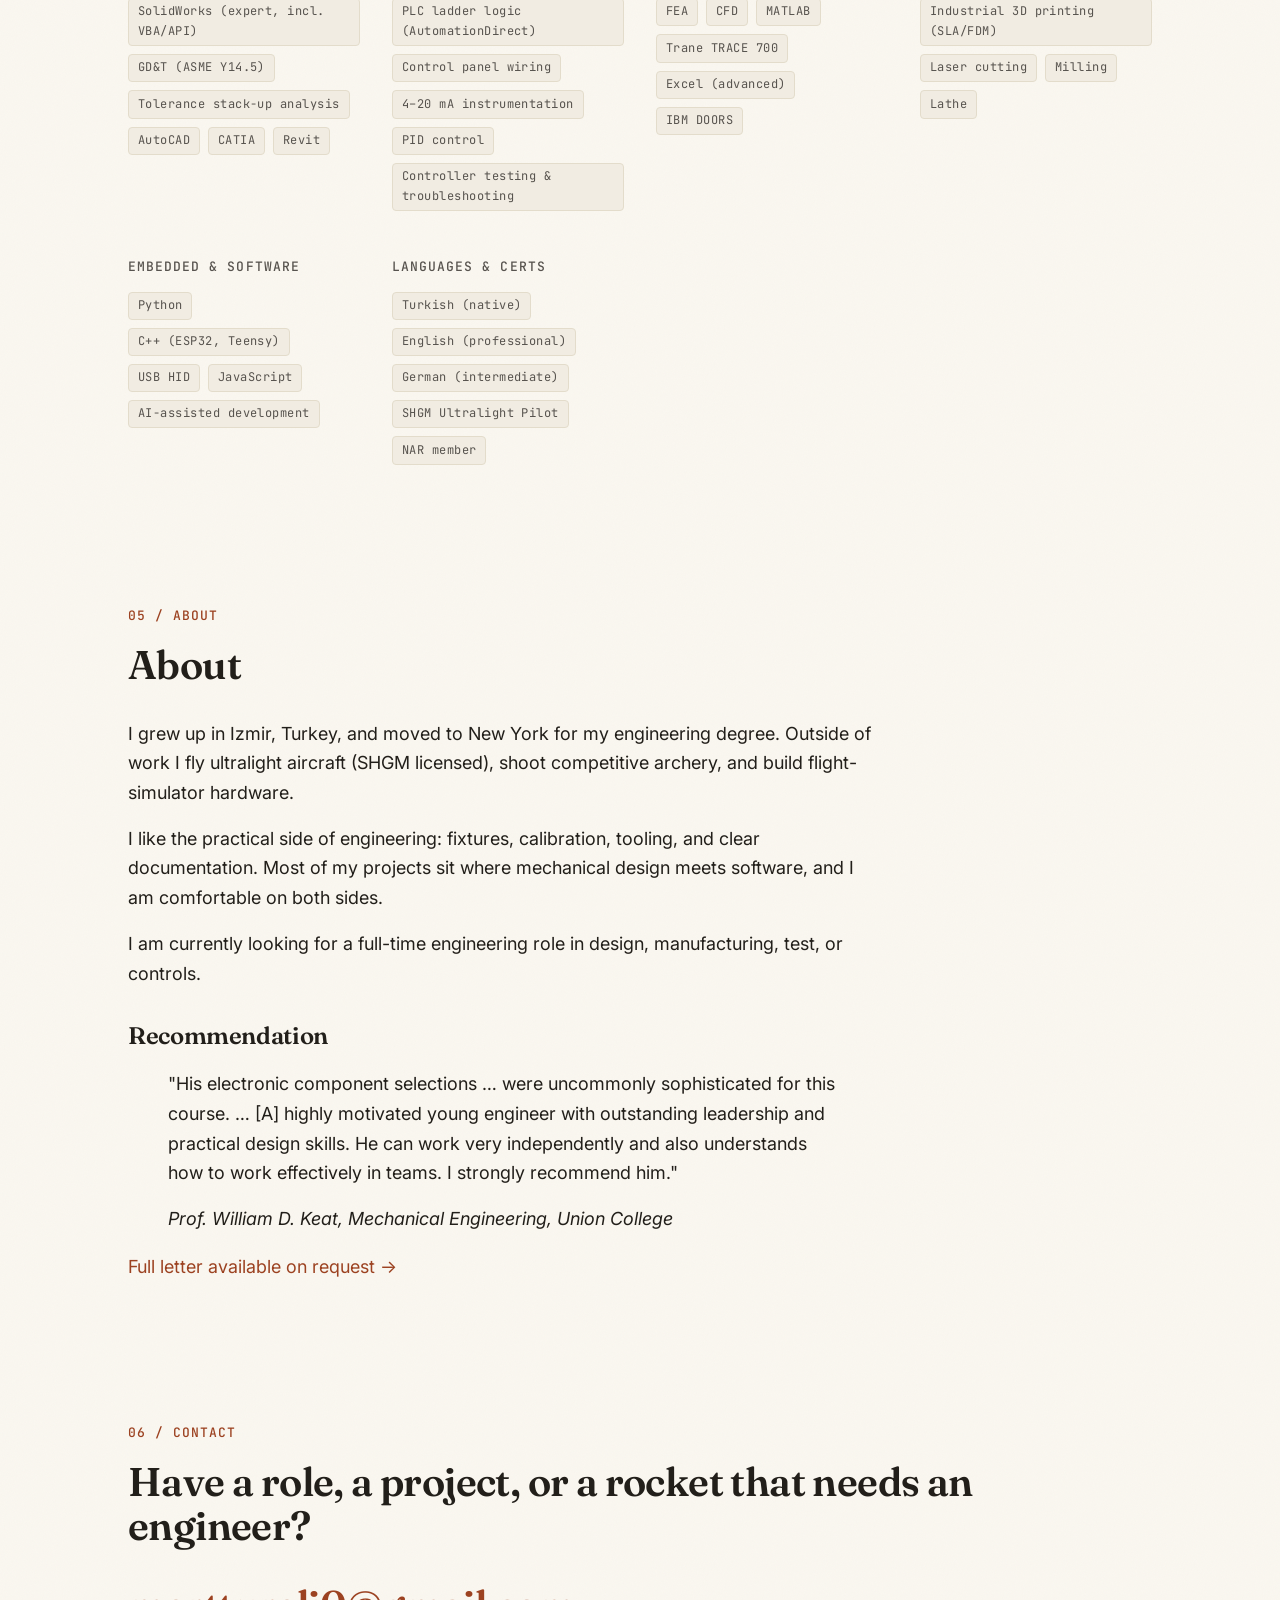
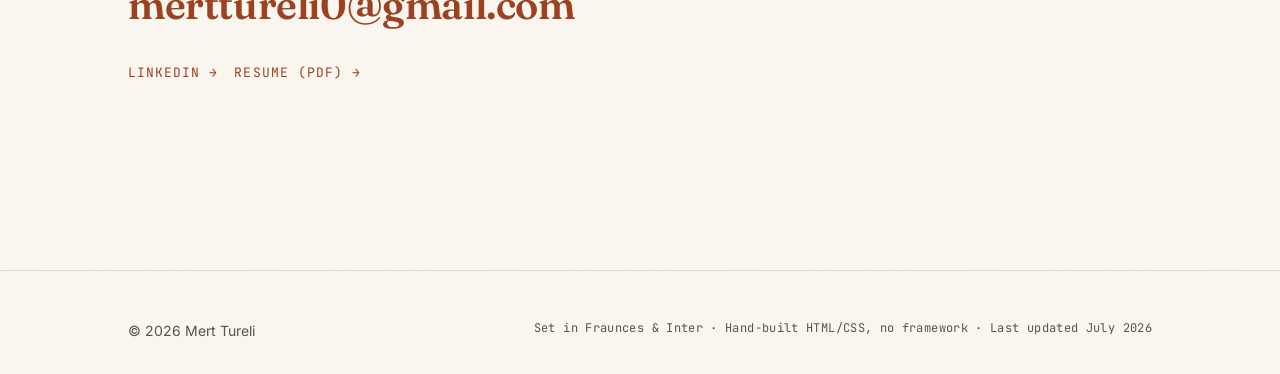
==== commit ee6dc3fa: "Add Prof. Keat recommendation quote to About section" ====
--- a/index.html
+++ b/index.html
@@ -1,340 +1,348 @@
-<!DOCTYPE html>
-<html lang="en">
-<head>
-  <meta charset="UTF-8">
-  <meta name="viewport" content="width=device-width, initial-scale=1.0">
-  <title>Mert Tureli · Mechanical Engineer</title>
-  <meta name="description" content="Mert Tureli is a mechanical engineer (Union College '26) working across design, test, and controls: glazing prototypes, PLC automation, rocketry, and custom test rigs.">
-
-  <meta property="og:title" content="Mert Tureli · Mechanical Engineer">
-  <meta property="og:description" content="Mechanical engineer working across design, test, and controls. Portfolio of fixtures, automation, rocketry, and test rigs.">
-  <meta property="og:type" content="website">
-  <meta property="og:url" content="https://merttureli.github.io/">
-  <meta property="og:image" content="https://merttureli.github.io/assets/og-cover.png">
-
-  <link rel="icon" href="data:image/svg+xml,%3Csvg xmlns='http://www.w3.org/2000/svg' viewBox='0 0 64 64'%3E%3Crect width='64' height='64' rx='12' fill='%239C4221'/%3E%3Ctext x='32' y='43' text-anchor='middle' font-family='Georgia,serif' font-size='26' font-weight='600' fill='%23FAF7F0'%3EMT%3C/text%3E%3C/svg%3E">
-
-  <link rel="preconnect" href="https://fonts.googleapis.com">
-  <link rel="preconnect" href="https://fonts.gstatic.com" crossorigin>
-  <link href="https://fonts.googleapis.com/css2?family=Fraunces:opsz,wght@9..144,400..700&family=Inter:wght@400;500;600&family=JetBrains+Mono:wght@400;500&display=swap" rel="stylesheet">
-  <link rel="stylesheet" href="css/style.css">
-
-  <script type="application/ld+json">
-  {
-    "@context": "https://schema.org",
-    "@type": "Person",
-    "name": "Mert Tureli",
-    "jobTitle": "Mechanical Engineer",
-    "alumniOf": "Union College",
-    "email": "mailto:merttureli0@gmail.com",
-    "sameAs": ["https://www.linkedin.com/in/merttureli"]
-  }
-  </script>
-</head>
-<body>
-
-<header class="site-header">
-  <div class="container">
-    <a class="wordmark" href="#top">Mert Tureli</a>
-    <nav class="site-nav" aria-label="Main">
-      <a href="#projects">Projects</a>
-      <a href="#experience" class="hide-mobile">Experience</a>
-      <a href="#about" class="hide-mobile">About</a>
-      <a href="assets/Mert-Tureli-Resume.pdf">Resume</a>
-      <a href="#contact">Contact</a>
-    </nav>
-  </div>
-</header>
-
-<main id="top">
-
-  <!-- ============ HERO ============ -->
-  <section class="hero">
-    <div class="container">
-      <h1>Mert Tureli</h1>
-      <p class="hero-sub">Mechanical Engineer · B.S., Union College ’26</p>
-      <p class="intro bio">I work across design, test, and controls: vacuum-insulated glazing prototypes and PLC automation bring-up at SunThru, thermal components for fifth-generation fighter programs at TASECS, a national-award rocket payload as team captain, and the test rigs and tooling in between. Open to design, manufacturing, test, and controls roles.</p>
-      <div class="meta-row">
-        <span>Schenectady, NY</span>
-        <span>SHGM Ultralight Pilot</span>
-        <span>Open to work</span>
-      </div>
-      <div class="hero-actions">
-        <a class="btn" href="#projects">View projects</a>
-        <a class="btn ghost" href="assets/Mert-Tureli-Resume.pdf">Resume (PDF)</a>
-        <a class="btn ghost" href="mailto:merttureli0@gmail.com">Email me</a>
-      </div>
-    </div>
-  </section>
-
-  <!-- ============ FEATURED PROJECTS ============ -->
-  <section id="projects">
-    <div class="container">
-      <span class="label">01 / Selected projects</span>
-      <h2>Built, tested, documented.</h2>
-
-      <div class="project-rows" style="margin-top: var(--space-12);">
-
-        <article class="project-row reveal">
-          <a class="project-media" href="projects/robo-catcher.html" aria-label="Robo-Catcher case study">
-            <img src="assets/img/robocatcher/final-product.png" alt="Robo-Catcher automatic softball catching and return machine, finished build" width="1200" height="800" loading="lazy">
-          </a>
-          <div class="project-body">
-            <span class="label">Capstone · Feeding &amp; electronics lead</span>
-            <h3><a href="projects/robo-catcher.html">Robo-Catcher: a softball machine that catches and throws back</a></h3>
-            <p>Pitching machines exist; none catch and return the ball. Our 12-person capstone team built one for under $700. I owned the rotating dual-chamber feeder and every line of electronics: MATLAB-sized stepper drive, ESP32 firmware, wireless controls, and the safety cut-offs.</p>
-            <span class="metric"><strong>100%</strong> indexing success · <strong>&lt;$700</strong> build · <strong>55 lb</strong>, fits in a car trunk</span>
-            <ul class="tags"><li>ESP32</li><li>NEMA 17 + TB6600</li><li>MATLAB</li><li>PWM control</li></ul>
-            <a href="projects/robo-catcher.html">Read the case study <span class="arrow">→</span></a>
-          </div>
-        </article>
-
-        <article class="project-row reveal">
-          <a class="project-media spec-card" href="projects/bend-jig.html" aria-label="Bend jig case study">
-            <span class="sc-label"><span>Fixture 001 · 3-Point Bend Jig</span><span>SunThru</span></span>
-            <span class="sc-stats">
-              <span class="sc-stat"><strong>12</strong><small>printed parts</small></span>
-              <span class="sc-stat"><strong>3-point</strong><small>flexural test</small></span>
-              <span class="sc-stat"><strong>SW 2025</strong><small>parametric design</small></span>
-              <span class="sc-stat"><strong>FDM</strong><small>fully printable</small></span>
-            </span>
-            <span class="sc-foot">Silica aerogel · flexural characterization · 2026</span>
-          </a>
-          <div class="project-body">
-            <span class="label">Test fixture design</span>
-            <h3><a href="projects/bend-jig.html">A 12-part bend-test fixture for silica aerogel</a></h3>
-            <p>Aerogel is too fragile for off-the-shelf flexural fixtures. I designed a fully printable three-point bend jig in SolidWorks 2025: twelve interlocking parts on a shared coordinate system, sized to SunThru’s samples and built for gentle, repeatable clamping.</p>
-            <span class="metric"><strong>12</strong> printed parts · in use for aerogel characterization</span>
-            <ul class="tags"><li>SolidWorks 2025</li><li>FDM printing</li><li>Test fixtures</li><li>DFM</li></ul>
-            <a href="projects/bend-jig.html">Read the case study <span class="arrow">→</span></a>
-          </div>
-        </article>
-
-        <article class="project-row reveal">
-          <a class="project-media spec-card" href="projects/rudder-pedals.html" aria-label="Rudder pedals case study">
-            <span class="sc-label"><span>Control 002 · Rudder Pedals</span><span>Personal build</span></span>
-            <span class="sc-stats">
-              <span class="sc-stat"><strong>3</strong><small>independent axes</small></span>
-              <span class="sc-stat"><strong>0</strong><small>wear parts in sensing</small></span>
-              <span class="sc-stat"><strong>USB HID</strong><small>plug and play</small></span>
-              <span class="sc-stat"><strong>C++</strong><small>custom firmware</small></span>
-            </span>
-            <span class="sc-foot">A1301 Hall sensors · Teensy 2.0 · 2026</span>
-          </a>
-          <div class="project-body">
-            <span class="label">Personal project · Solo build</span>
-            <h3><a href="projects/rudder-pedals.html">Flight-sim rudder pedals with friction-free magnetic sensing</a></h3>
-            <p>As a pilot, I wanted sim controls that feel like the real thing. I designed a three-axis control system in SolidWorks, 3D-printed the assembly, and wrote C++ USB-HID firmware for a Teensy reading A1301 Hall-effect sensors. It is plug-and-play in any simulator, with no drivers needed.</p>
-            <span class="metric"><strong>3</strong> axes · zero-wear magnetic sensing · plug-and-play USB HID</span>
-            <ul class="tags"><li>SolidWorks</li><li>3D printing</li><li>C++ firmware</li><li>Hall-effect sensors</li></ul>
-            <a href="projects/rudder-pedals.html">Read the case study <span class="arrow">→</span></a>
-          </div>
-        </article>
-
-        <article class="project-row reveal">
-          <a class="project-media spec-card" href="projects/therma-shift.html" aria-label="Therma-Shift case study">
-            <span class="sc-label"><span>Thermal 003 · Therma-Shift</span><span>Personal build</span></span>
-            <span class="sc-stats">
-              <span class="sc-stat"><strong>2</strong><small>modes: heat + cool</small></span>
-              <span class="sc-stat"><strong>11 °C</strong><small>cold face at 12 V</small></span>
-              <span class="sc-stat"><strong>±2 °F</strong><small>closed-loop target</small></span>
-              <span class="sc-stat"><strong>USB-C</strong><small>power delivery</small></span>
-            </span>
-            <span class="sc-foot">TEC1-12703 Peltier · thermistor feedback · 2026</span>
-          </a>
-          <div class="project-body">
-            <span class="label">Thermal control · Solo build</span>
-            <h3><a href="projects/therma-shift.html">Therma-Shift: a dual-mode thermoelectric beverage coaster</a></h3>
-            <p>A solid-state coaster that actively heats or cools any mug or glass on a Peltier module. I designed the closed-loop temperature control (thermistor feedback, driver firmware, thermal-runaway cutoffs) and bench-validated the thermal stack with a voltage sweep before integration.</p>
-            <span class="metric"><strong>11 °C</strong> cold face at 12 V · bench-validated · closed-loop electronics in progress</span>
-            <ul class="tags"><li>Peltier / TEC</li><li>Thermistor feedback</li><li>Arduino</li><li>Thermal design</li></ul>
-            <a href="projects/therma-shift.html">Read the case study <span class="arrow">→</span></a>
-          </div>
-        </article>
-
-      </div>
-    </div>
-  </section>
-
-  <!-- ============ MORE PROJECTS ============ -->
-  <section id="more">
-    <div class="container">
-      <span class="label">02 / More work</span>
-      <h2>Also on the bench</h2>
-      <ul class="more-list reveal" style="margin-top: var(--space-8);">
-        <li><div class="row">
-          <span class="title">Deployable sensor payload: 1st place, Battle of the Rockets</span>
-          <span class="desc">Team captain &amp; chief engineer for the winning deployable-payload entry</span>
-          <span class="year">2026</span>
-        </div></li>
-        <li><div class="row">
-          <span class="title">ModuFly interlocking modular rockets</span>
-          <span class="desc">Novel modular rocket architecture for STEM education, $70K seed funded</span>
-          <span class="year">2024–</span>
-        </div></li>
-        <li><div class="row">
-          <span class="title">HURJET &amp; KAAN thermal components · TASECS</span>
-          <span class="desc">HVAC valve design and material stress analysis for 5th-gen fighter programs</span>
-          <span class="year">2024</span>
-        </div></li>
-        <li><a href="projects/bakeout-logger.html">
-          <span class="title">EAG Bakeout Logger · SunThru</span>
-          <span class="desc">Zero-install Python lab logger with corruption-proof persistence, in daily use</span>
-          <span class="year">2026</span>
-        </a></li>
-      </ul>
-    </div>
-  </section>
-
-  <!-- ============ EXPERIENCE ============ -->
-  <section id="experience">
-    <div class="container">
-      <span class="label">03 / Experience</span>
-      <h2>Where I’ve worked</h2>
-      <ol class="xp-list reveal" style="margin-top: var(--space-8);">
-
-        <li class="xp">
-          <span class="xp-num">01</span>
-          <div class="xp-role">
-            <h3>Engineering Intern</h3>
-            <span class="org">SunThru · aerogel window insulation</span>
-            <span class="dates">Jun 2026 – Present · Schenectady, NY</span>
-          </div>
-          <ul>
-            <li>Build and test first-generation vacuum-insulated aerogel glazing prototypes, the company’s first full units made in-house, and lead prototype validation across thermal performance, vacuum retention, and optical haze.</li>
-            <li>Support PLC automation bring-up on production equipment (AutomationDirect): panel wiring, 4–20 mA instrumentation and thermocouples, structured controller testing, and fault troubleshooting.</li>
-            <li>Designed a benchtop thermal test rig end to end: CAD, calibrated heat-flux sensing, ESP32 DAQ firmware, and fail-safe unattended overnight operation.</li>
-            <li>Designed the <a href="projects/bend-jig.html">aerogel three-point bend jig</a> and built the <a href="projects/bakeout-logger.html">EAG Bakeout Logger</a>, the lab’s run-logging tool; produce toleranced drawings and manage component sourcing for the prototype line.</li>
-          </ul>
-        </li>
-
-        <li class="xp">
-          <span class="xp-num">02</span>
-          <div class="xp-role">
-            <h3>Founder &amp; CEO</h3>
-            <span class="org">ModuFly · modular rocketry for STEM education</span>
-            <span class="dates">Sep 2024 – Jan 2026 · Schenectady, NY</span>
-          </div>
-          <ul>
-            <li>Secured $70,000 in seed funding via the SparkLabs competition and private investors.</li>
-            <li>Lead R&amp;D, production, and marketing for a novel interlocking rocket system.</li>
-            <li>Run hands-on rocketry workshops for 20+ high-school students.</li>
-          </ul>
-        </li>
-
-        <li class="xp">
-          <span class="xp-num">03</span>
-          <div class="xp-role">
-            <h3>Founder &amp; President</h3>
-            <span class="org">Union College Rocket Team</span>
-            <span class="dates">Aug 2023 – Jun 2026 · Schenectady, NY</span>
-          </div>
-          <ul>
-            <li>Built the team from zero to competition standard; lead 13 members in competition design and 12 in new-member training labs.</li>
-            <li>Grew the budget 700% through strategic proposals funding high-power airframe and telemetry work.</li>
-            <li>Won 1st place in the Battle of the Rockets 2026 deployable sensor payload event as captain and chief engineer.</li>
-            <li>Oversee structural design and safety compliance for high-power launches to NAR/Tripoli standards.</li>
-          </ul>
-        </li>
-
-        <li class="xp">
-          <span class="xp-num">04</span>
-          <div class="xp-role">
-            <h3>Design Engineer / Materials Intern</h3>
-            <span class="org">TASECS İklimlendirme</span>
-            <span class="dates">Jun 2024 – Aug 2024 · Izmir, Turkey</span>
-          </div>
-          <ul>
-            <li>Conducted material stress analysis supporting the KAAN (5th-gen fighter) and HURJET programs.</li>
-            <li>Designed high-efficiency HVAC valve components for aerospace thermal management, and upgraded engine/cockpit cooling for high-ambient-temperature operation.</li>
-          </ul>
-        </li>
-
-        <li class="xp">
-          <span class="xp-num">05</span>
-          <div class="xp-role">
-            <h3>Diagnostic Intern</h3>
-            <span class="org">Mercedes-Benz (Has Otomotiv)</span>
-            <span class="dates">Jun 2022 – Aug 2022 · Izmir, Turkey</span>
-          </div>
-          <ul>
-            <li>Managed technical diagnostics and repair workflows, coordinating service teams to hit delivery timelines.</li>
-          </ul>
-        </li>
-
-      </ol>
-    </div>
-  </section>
-
-  <!-- ============ SKILLS ============ -->
-  <section id="skills">
-    <div class="container">
-      <span class="label">04 / Toolbox</span>
-      <h2>What I work with</h2>
-      <div class="skills-grid reveal" style="margin-top: var(--space-8);">
-        <div>
-          <h3>Design &amp; CAD</h3>
-          <ul class="tags"><li>SolidWorks (expert, incl. VBA/API)</li><li>GD&amp;T (ASME Y14.5)</li><li>Tolerance stack-up analysis</li><li>AutoCAD</li><li>CATIA</li><li>Revit</li></ul>
-        </div>
-        <div>
-          <h3>Controls &amp; automation</h3>
-          <ul class="tags"><li>PLC ladder logic (AutomationDirect)</li><li>Control panel wiring</li><li>4–20 mA instrumentation</li><li>PID control</li><li>Controller testing &amp; troubleshooting</li></ul>
-        </div>
-        <div>
-          <h3>Analysis</h3>
-          <ul class="tags"><li>FEA</li><li>CFD</li><li>MATLAB</li><li>Trane TRACE 700</li><li>Excel (advanced)</li><li>IBM DOORS</li></ul>
-        </div>
-        <div>
-          <h3>Fabrication</h3>
-          <ul class="tags"><li>Industrial 3D printing (SLA/FDM)</li><li>Laser cutting</li><li>Milling</li><li>Lathe</li></ul>
-        </div>
-        <div>
-          <h3>Embedded &amp; software</h3>
-          <ul class="tags"><li>Python</li><li>C++ (ESP32, Teensy)</li><li>USB HID</li><li>JavaScript</li><li>AI-assisted development</li></ul>
-        </div>
-        <div>
-          <h3>Languages &amp; certs</h3>
-          <ul class="tags"><li>Turkish (native)</li><li>English (professional)</li><li>German (intermediate)</li><li>SHGM Ultralight Pilot</li><li>NAR member</li></ul>
-        </div>
-      </div>
-    </div>
-  </section>
-
-  <!-- ============ ABOUT ============ -->
-  <section id="about">
-    <div class="container">
-      <span class="label">05 / About</span>
-      <h2>About</h2>
-      <div class="reveal" style="margin-top: var(--space-8); max-width: 68ch;">
-        <p>I grew up in Izmir, Turkey, and moved to New York for my engineering degree. Outside of work I fly ultralight aircraft (SHGM licensed), shoot competitive archery, and build flight-simulator hardware.</p>
-        <p>I like the practical side of engineering: fixtures, calibration, tooling, and clear documentation. Most of my projects sit where mechanical design meets software, and I am comfortable on both sides.</p>
-        <p>I am currently looking for a full-time engineering role in design, manufacturing, test, or controls.</p>
-      </div>
-    </div>
-  </section>
-
-  <!-- ============ CONTACT ============ -->
-  <section id="contact" class="contact">
-    <div class="container">
-      <span class="label">06 / Contact</span>
-      <h2>Have a role, a project, or a rocket that needs an engineer?</h2>
-      <p style="margin-top: var(--space-6);"><a class="big-link" href="mailto:merttureli0@gmail.com">merttureli0@gmail.com</a></p>
-      <div class="meta-row" style="margin-top: var(--space-6);">
-        <a href="https://www.linkedin.com/in/merttureli">LinkedIn <span class="arrow">→</span></a>
-        <a href="assets/Mert-Tureli-Resume.pdf">Resume (PDF) <span class="arrow">→</span></a>
-      </div>
-    </div>
-  </section>
-
-</main>
-
-<footer class="site-footer">
-  <div class="container">
-    <span>© <span id="year">2026</span> Mert Tureli</span>
-    <span class="colophon">Set in Fraunces &amp; Inter · Hand-built HTML/CSS, no framework · Last updated July 2026</span>
-  </div>
-</footer>
-
-<script src="js/main.js"></script>
-</body>
-</html>
+<!DOCTYPE html>
+<html lang="en">
+<head>
+  <meta charset="UTF-8">
+  <meta name="viewport" content="width=device-width, initial-scale=1.0">
+  <title>Mert Tureli · Mechanical Engineer</title>
+  <meta name="description" content="Mert Tureli is a mechanical engineer (Union College '26) working across design, test, and controls: glazing prototypes, PLC automation, rocketry, and custom test rigs.">
+
+  <meta property="og:title" content="Mert Tureli · Mechanical Engineer">
+  <meta property="og:description" content="Mechanical engineer working across design, test, and controls. Portfolio of fixtures, automation, rocketry, and test rigs.">
+  <meta property="og:type" content="website">
+  <meta property="og:url" content="https://merttureli.github.io/">
+  <meta property="og:image" content="https://merttureli.github.io/assets/og-cover.png">
+
+  <link rel="icon" href="data:image/svg+xml,%3Csvg xmlns='http://www.w3.org/2000/svg' viewBox='0 0 64 64'%3E%3Crect width='64' height='64' rx='12' fill='%239C4221'/%3E%3Ctext x='32' y='43' text-anchor='middle' font-family='Georgia,serif' font-size='26' font-weight='600' fill='%23FAF7F0'%3EMT%3C/text%3E%3C/svg%3E">
+
+  <link rel="preconnect" href="https://fonts.googleapis.com">
+  <link rel="preconnect" href="https://fonts.gstatic.com" crossorigin>
+  <link href="https://fonts.googleapis.com/css2?family=Fraunces:opsz,wght@9..144,400..700&family=Inter:wght@400;500;600&family=JetBrains+Mono:wght@400;500&display=swap" rel="stylesheet">
+  <link rel="stylesheet" href="css/style.css">
+
+  <script type="application/ld+json">
+  {
+    "@context": "https://schema.org",
+    "@type": "Person",
+    "name": "Mert Tureli",
+    "jobTitle": "Mechanical Engineer",
+    "alumniOf": "Union College",
+    "email": "mailto:merttureli0@gmail.com",
+    "sameAs": ["https://www.linkedin.com/in/merttureli"]
+  }
+  </script>
+</head>
+<body>
+
+<header class="site-header">
+  <div class="container">
+    <a class="wordmark" href="#top">Mert Tureli</a>
+    <nav class="site-nav" aria-label="Main">
+      <a href="#projects">Projects</a>
+      <a href="#experience" class="hide-mobile">Experience</a>
+      <a href="#about" class="hide-mobile">About</a>
+      <a href="assets/Mert-Tureli-Resume.pdf">Resume</a>
+      <a href="#contact">Contact</a>
+    </nav>
+  </div>
+</header>
+
+<main id="top">
+
+  <!-- ============ HERO ============ -->
+  <section class="hero">
+    <div class="container">
+      <h1>Mert Tureli</h1>
+      <p class="hero-sub">Mechanical Engineer · B.S., Union College ’26</p>
+      <p class="intro bio">I work across design, test, and controls: vacuum-insulated glazing prototypes and PLC automation bring-up at SunThru, thermal components for fifth-generation fighter programs at TASECS, a national-award rocket payload as team captain, and the test rigs and tooling in between. Open to design, manufacturing, test, and controls roles.</p>
+      <div class="meta-row">
+        <span>Schenectady, NY</span>
+        <span>SHGM Ultralight Pilot</span>
+        <span>Open to work</span>
+      </div>
+      <div class="hero-actions">
+        <a class="btn" href="#projects">View projects</a>
+        <a class="btn ghost" href="assets/Mert-Tureli-Resume.pdf">Resume (PDF)</a>
+        <a class="btn ghost" href="mailto:merttureli0@gmail.com">Email me</a>
+      </div>
+    </div>
+  </section>
+
+  <!-- ============ FEATURED PROJECTS ============ -->
+  <section id="projects">
+    <div class="container">
+      <span class="label">01 / Selected projects</span>
+      <h2>Built, tested, documented.</h2>
+
+      <div class="project-rows" style="margin-top: var(--space-12);">
+
+        <article class="project-row reveal">
+          <a class="project-media" href="projects/robo-catcher.html" aria-label="Robo-Catcher case study">
+            <img src="assets/img/robocatcher/final-product.png" alt="Robo-Catcher automatic softball catching and return machine, finished build" width="1200" height="800" loading="lazy">
+          </a>
+          <div class="project-body">
+            <span class="label">Capstone · Feeding &amp; electronics lead</span>
+            <h3><a href="projects/robo-catcher.html">Robo-Catcher: a softball machine that catches and throws back</a></h3>
+            <p>Pitching machines exist; none catch and return the ball. Our 12-person capstone team built one for under $700. I owned the rotating dual-chamber feeder and every line of electronics: MATLAB-sized stepper drive, ESP32 firmware, wireless controls, and the safety cut-offs.</p>
+            <span class="metric"><strong>100%</strong> indexing success · <strong>&lt;$700</strong> build · <strong>55 lb</strong>, fits in a car trunk</span>
+            <ul class="tags"><li>ESP32</li><li>NEMA 17 + TB6600</li><li>MATLAB</li><li>PWM control</li></ul>
+            <a href="projects/robo-catcher.html">Read the case study <span class="arrow">→</span></a>
+          </div>
+        </article>
+
+        <article class="project-row reveal">
+          <a class="project-media spec-card" href="projects/bend-jig.html" aria-label="Bend jig case study">
+            <span class="sc-label"><span>Fixture 001 · 3-Point Bend Jig</span><span>SunThru</span></span>
+            <span class="sc-stats">
+              <span class="sc-stat"><strong>12</strong><small>printed parts</small></span>
+              <span class="sc-stat"><strong>3-point</strong><small>flexural test</small></span>
+              <span class="sc-stat"><strong>SW 2025</strong><small>parametric design</small></span>
+              <span class="sc-stat"><strong>FDM</strong><small>fully printable</small></span>
+            </span>
+            <span class="sc-foot">Silica aerogel · flexural characterization · 2026</span>
+          </a>
+          <div class="project-body">
+            <span class="label">Test fixture design</span>
+            <h3><a href="projects/bend-jig.html">A 12-part bend-test fixture for silica aerogel</a></h3>
+            <p>Aerogel is too fragile for off-the-shelf flexural fixtures. I designed a fully printable three-point bend jig in SolidWorks 2025: twelve interlocking parts on a shared coordinate system, sized to SunThru’s samples and built for gentle, repeatable clamping.</p>
+            <span class="metric"><strong>12</strong> printed parts · in use for aerogel characterization</span>
+            <ul class="tags"><li>SolidWorks 2025</li><li>FDM printing</li><li>Test fixtures</li><li>DFM</li></ul>
+            <a href="projects/bend-jig.html">Read the case study <span class="arrow">→</span></a>
+          </div>
+        </article>
+
+        <article class="project-row reveal">
+          <a class="project-media spec-card" href="projects/rudder-pedals.html" aria-label="Rudder pedals case study">
+            <span class="sc-label"><span>Control 002 · Rudder Pedals</span><span>Personal build</span></span>
+            <span class="sc-stats">
+              <span class="sc-stat"><strong>3</strong><small>independent axes</small></span>
+              <span class="sc-stat"><strong>0</strong><small>wear parts in sensing</small></span>
+              <span class="sc-stat"><strong>USB HID</strong><small>plug and play</small></span>
+              <span class="sc-stat"><strong>C++</strong><small>custom firmware</small></span>
+            </span>
+            <span class="sc-foot">A1301 Hall sensors · Teensy 2.0 · 2026</span>
+          </a>
+          <div class="project-body">
+            <span class="label">Personal project · Solo build</span>
+            <h3><a href="projects/rudder-pedals.html">Flight-sim rudder pedals with friction-free magnetic sensing</a></h3>
+            <p>As a pilot, I wanted sim controls that feel like the real thing. I designed a three-axis control system in SolidWorks, 3D-printed the assembly, and wrote C++ USB-HID firmware for a Teensy reading A1301 Hall-effect sensors. It is plug-and-play in any simulator, with no drivers needed.</p>
+            <span class="metric"><strong>3</strong> axes · zero-wear magnetic sensing · plug-and-play USB HID</span>
+            <ul class="tags"><li>SolidWorks</li><li>3D printing</li><li>C++ firmware</li><li>Hall-effect sensors</li></ul>
+            <a href="projects/rudder-pedals.html">Read the case study <span class="arrow">→</span></a>
+          </div>
+        </article>
+
+        <article class="project-row reveal">
+          <a class="project-media spec-card" href="projects/therma-shift.html" aria-label="Therma-Shift case study">
+            <span class="sc-label"><span>Thermal 003 · Therma-Shift</span><span>Personal build</span></span>
+            <span class="sc-stats">
+              <span class="sc-stat"><strong>2</strong><small>modes: heat + cool</small></span>
+              <span class="sc-stat"><strong>11 °C</strong><small>cold face at 12 V</small></span>
+              <span class="sc-stat"><strong>±2 °F</strong><small>closed-loop target</small></span>
+              <span class="sc-stat"><strong>USB-C</strong><small>power delivery</small></span>
+            </span>
+            <span class="sc-foot">TEC1-12703 Peltier · thermistor feedback · 2026</span>
+          </a>
+          <div class="project-body">
+            <span class="label">Thermal control · Solo build</span>
+            <h3><a href="projects/therma-shift.html">Therma-Shift: a dual-mode thermoelectric beverage coaster</a></h3>
+            <p>A solid-state coaster that actively heats or cools any mug or glass on a Peltier module. I designed the closed-loop temperature control (thermistor feedback, driver firmware, thermal-runaway cutoffs) and bench-validated the thermal stack with a voltage sweep before integration.</p>
+            <span class="metric"><strong>11 °C</strong> cold face at 12 V · bench-validated · closed-loop electronics in progress</span>
+            <ul class="tags"><li>Peltier / TEC</li><li>Thermistor feedback</li><li>Arduino</li><li>Thermal design</li></ul>
+            <a href="projects/therma-shift.html">Read the case study <span class="arrow">→</span></a>
+          </div>
+        </article>
+
+      </div>
+    </div>
+  </section>
+
+  <!-- ============ MORE PROJECTS ============ -->
+  <section id="more">
+    <div class="container">
+      <span class="label">02 / More work</span>
+      <h2>Also on the bench</h2>
+      <ul class="more-list reveal" style="margin-top: var(--space-8);">
+        <li><div class="row">
+          <span class="title">Deployable sensor payload: 1st place, Battle of the Rockets</span>
+          <span class="desc">Team captain &amp; chief engineer for the winning deployable-payload entry</span>
+          <span class="year">2026</span>
+        </div></li>
+        <li><div class="row">
+          <span class="title">ModuFly interlocking modular rockets</span>
+          <span class="desc">Novel modular rocket architecture for STEM education, $70K seed funded</span>
+          <span class="year">2024–</span>
+        </div></li>
+        <li><div class="row">
+          <span class="title">HURJET &amp; KAAN thermal components · TASECS</span>
+          <span class="desc">HVAC valve design and material stress analysis for 5th-gen fighter programs</span>
+          <span class="year">2024</span>
+        </div></li>
+        <li><a href="projects/bakeout-logger.html">
+          <span class="title">EAG Bakeout Logger · SunThru</span>
+          <span class="desc">Zero-install Python lab logger with corruption-proof persistence, in daily use</span>
+          <span class="year">2026</span>
+        </a></li>
+      </ul>
+    </div>
+  </section>
+
+  <!-- ============ EXPERIENCE ============ -->
+  <section id="experience">
+    <div class="container">
+      <span class="label">03 / Experience</span>
+      <h2>Where I’ve worked</h2>
+      <ol class="xp-list reveal" style="margin-top: var(--space-8);">
+
+        <li class="xp">
+          <span class="xp-num">01</span>
+          <div class="xp-role">
+            <h3>Engineering Intern</h3>
+            <span class="org">SunThru · aerogel window insulation</span>
+            <span class="dates">Jun 2026 – Present · Schenectady, NY</span>
+          </div>
+          <ul>
+            <li>Build and test first-generation vacuum-insulated aerogel glazing prototypes, the company’s first full units made in-house, and lead prototype validation across thermal performance, vacuum retention, and optical haze.</li>
+            <li>Support PLC automation bring-up on production equipment (AutomationDirect): panel wiring, 4–20 mA instrumentation and thermocouples, structured controller testing, and fault troubleshooting.</li>
+            <li>Designed a benchtop thermal test rig end to end: CAD, calibrated heat-flux sensing, ESP32 DAQ firmware, and fail-safe unattended overnight operation.</li>
+            <li>Designed the <a href="projects/bend-jig.html">aerogel three-point bend jig</a> and built the <a href="projects/bakeout-logger.html">EAG Bakeout Logger</a>, the lab’s run-logging tool; produce toleranced drawings and manage component sourcing for the prototype line.</li>
+          </ul>
+        </li>
+
+        <li class="xp">
+          <span class="xp-num">02</span>
+          <div class="xp-role">
+            <h3>Founder &amp; CEO</h3>
+            <span class="org">ModuFly · modular rocketry for STEM education</span>
+            <span class="dates">Sep 2024 – Jan 2026 · Schenectady, NY</span>
+          </div>
+          <ul>
+            <li>Secured $70,000 in seed funding via the SparkLabs competition and private investors.</li>
+            <li>Lead R&amp;D, production, and marketing for a novel interlocking rocket system.</li>
+            <li>Run hands-on rocketry workshops for 20+ high-school students.</li>
+          </ul>
+        </li>
+
+        <li class="xp">
+          <span class="xp-num">03</span>
+          <div class="xp-role">
+            <h3>Founder &amp; President</h3>
+            <span class="org">Union College Rocket Team</span>
+            <span class="dates">Aug 2023 – Jun 2026 · Schenectady, NY</span>
+          </div>
+          <ul>
+            <li>Built the team from zero to competition standard; lead 13 members in competition design and 12 in new-member training labs.</li>
+            <li>Grew the budget 700% through strategic proposals funding high-power airframe and telemetry work.</li>
+            <li>Won 1st place in the Battle of the Rockets 2026 deployable sensor payload event as captain and chief engineer.</li>
+            <li>Oversee structural design and safety compliance for high-power launches to NAR/Tripoli standards.</li>
+          </ul>
+        </li>
+
+        <li class="xp">
+          <span class="xp-num">04</span>
+          <div class="xp-role">
+            <h3>Design Engineer / Materials Intern</h3>
+            <span class="org">TASECS İklimlendirme</span>
+            <span class="dates">Jun 2024 – Aug 2024 · Izmir, Turkey</span>
+          </div>
+          <ul>
+            <li>Conducted material stress analysis supporting the KAAN (5th-gen fighter) and HURJET programs.</li>
+            <li>Designed high-efficiency HVAC valve components for aerospace thermal management, and upgraded engine/cockpit cooling for high-ambient-temperature operation.</li>
+          </ul>
+        </li>
+
+        <li class="xp">
+          <span class="xp-num">05</span>
+          <div class="xp-role">
+            <h3>Diagnostic Intern</h3>
+            <span class="org">Mercedes-Benz (Has Otomotiv)</span>
+            <span class="dates">Jun 2022 – Aug 2022 · Izmir, Turkey</span>
+          </div>
+          <ul>
+            <li>Managed technical diagnostics and repair workflows, coordinating service teams to hit delivery timelines.</li>
+          </ul>
+        </li>
+
+      </ol>
+    </div>
+  </section>
+
+  <!-- ============ SKILLS ============ -->
+  <section id="skills">
+    <div class="container">
+      <span class="label">04 / Toolbox</span>
+      <h2>What I work with</h2>
+      <div class="skills-grid reveal" style="margin-top: var(--space-8);">
+        <div>
+          <h3>Design &amp; CAD</h3>
+          <ul class="tags"><li>SolidWorks (expert, incl. VBA/API)</li><li>GD&amp;T (ASME Y14.5)</li><li>Tolerance stack-up analysis</li><li>AutoCAD</li><li>CATIA</li><li>Revit</li></ul>
+        </div>
+        <div>
+          <h3>Controls &amp; automation</h3>
+          <ul class="tags"><li>PLC ladder logic (AutomationDirect)</li><li>Control panel wiring</li><li>4–20 mA instrumentation</li><li>PID control</li><li>Controller testing &amp; troubleshooting</li></ul>
+        </div>
+        <div>
+          <h3>Analysis</h3>
+          <ul class="tags"><li>FEA</li><li>CFD</li><li>MATLAB</li><li>Trane TRACE 700</li><li>Excel (advanced)</li><li>IBM DOORS</li></ul>
+        </div>
+        <div>
+          <h3>Fabrication</h3>
+          <ul class="tags"><li>Industrial 3D printing (SLA/FDM)</li><li>Laser cutting</li><li>Milling</li><li>Lathe</li></ul>
+        </div>
+        <div>
+          <h3>Embedded &amp; software</h3>
+          <ul class="tags"><li>Python</li><li>C++ (ESP32, Teensy)</li><li>USB HID</li><li>JavaScript</li><li>AI-assisted development</li></ul>
+        </div>
+        <div>
+          <h3>Languages &amp; certs</h3>
+          <ul class="tags"><li>Turkish (native)</li><li>English (professional)</li><li>German (intermediate)</li><li>SHGM Ultralight Pilot</li><li>NAR member</li></ul>
+        </div>
+      </div>
+    </div>
+  </section>
+
+  <!-- ============ ABOUT ============ -->
+  <section id="about">
+    <div class="container">
+      <span class="label">05 / About</span>
+      <h2>About</h2>
+      <div class="reveal" style="margin-top: var(--space-8); max-width: 68ch;">
+        <p>I grew up in Izmir, Turkey, and moved to New York for my engineering degree. Outside of work I fly ultralight aircraft (SHGM licensed), shoot competitive archery, and build flight-simulator hardware.</p>
+        <p>I like the practical side of engineering: fixtures, calibration, tooling, and clear documentation. Most of my projects sit where mechanical design meets software, and I am comfortable on both sides.</p>
+        <p>I am currently looking for a full-time engineering role in design, manufacturing, test, or controls.</p>
+      </div>
+      <div class="reveal" style="margin-top: var(--space-8); max-width: 68ch;">
+        <h3>Recommendation</h3>
+        <blockquote class="rec-quote">
+          <p>"His electronic component selections &hellip; were uncommonly sophisticated for this course. &hellip; [A] highly motivated young engineer with outstanding leadership and practical design skills. He can work very independently and also understands how to work effectively in teams. I strongly recommend him."</p>
+          <cite>Prof. William D. Keat, Mechanical Engineering, Union College</cite>
+        </blockquote>
+        <p><a href="mailto:merttureli0@gmail.com?subject=Recommendation%20letter%20request">Full letter available on request <span class="arrow">→</span></a></p>
+      </div>
+    </div>
+  </section>
+
+  <!-- ============ CONTACT ============ -->
+  <section id="contact" class="contact">
+    <div class="container">
+      <span class="label">06 / Contact</span>
+      <h2>Have a role, a project, or a rocket that needs an engineer?</h2>
+      <p style="margin-top: var(--space-6);"><a class="big-link" href="mailto:merttureli0@gmail.com">merttureli0@gmail.com</a></p>
+      <div class="meta-row" style="margin-top: var(--space-6);">
+        <a href="https://www.linkedin.com/in/merttureli">LinkedIn <span class="arrow">→</span></a>
+        <a href="assets/Mert-Tureli-Resume.pdf">Resume (PDF) <span class="arrow">→</span></a>
+      </div>
+    </div>
+  </section>
+
+</main>
+
+<footer class="site-footer">
+  <div class="container">
+    <span>© <span id="year">2026</span> Mert Tureli</span>
+    <span class="colophon">Set in Fraunces &amp; Inter · Hand-built HTML/CSS, no framework · Last updated July 2026</span>
+  </div>
+</footer>
+
+<script src="js/main.js"></script>
+</body>
+</html>
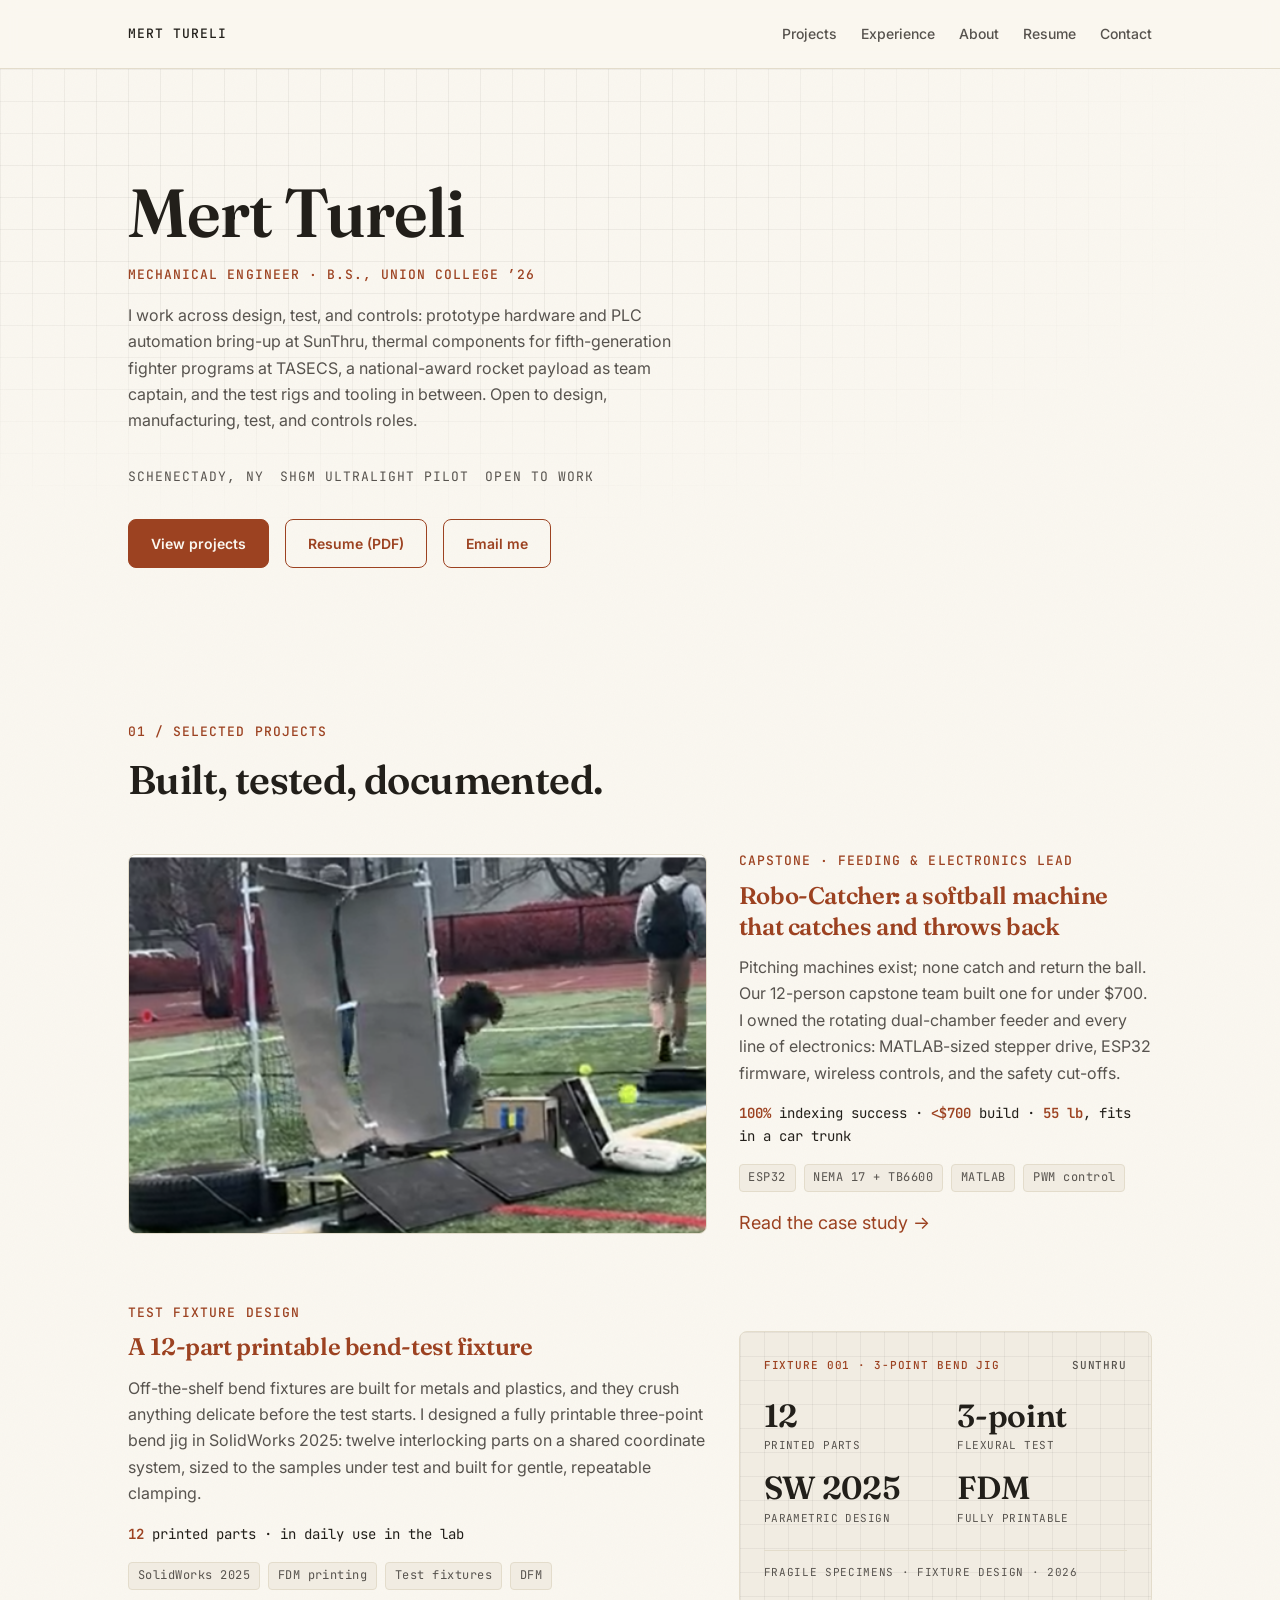
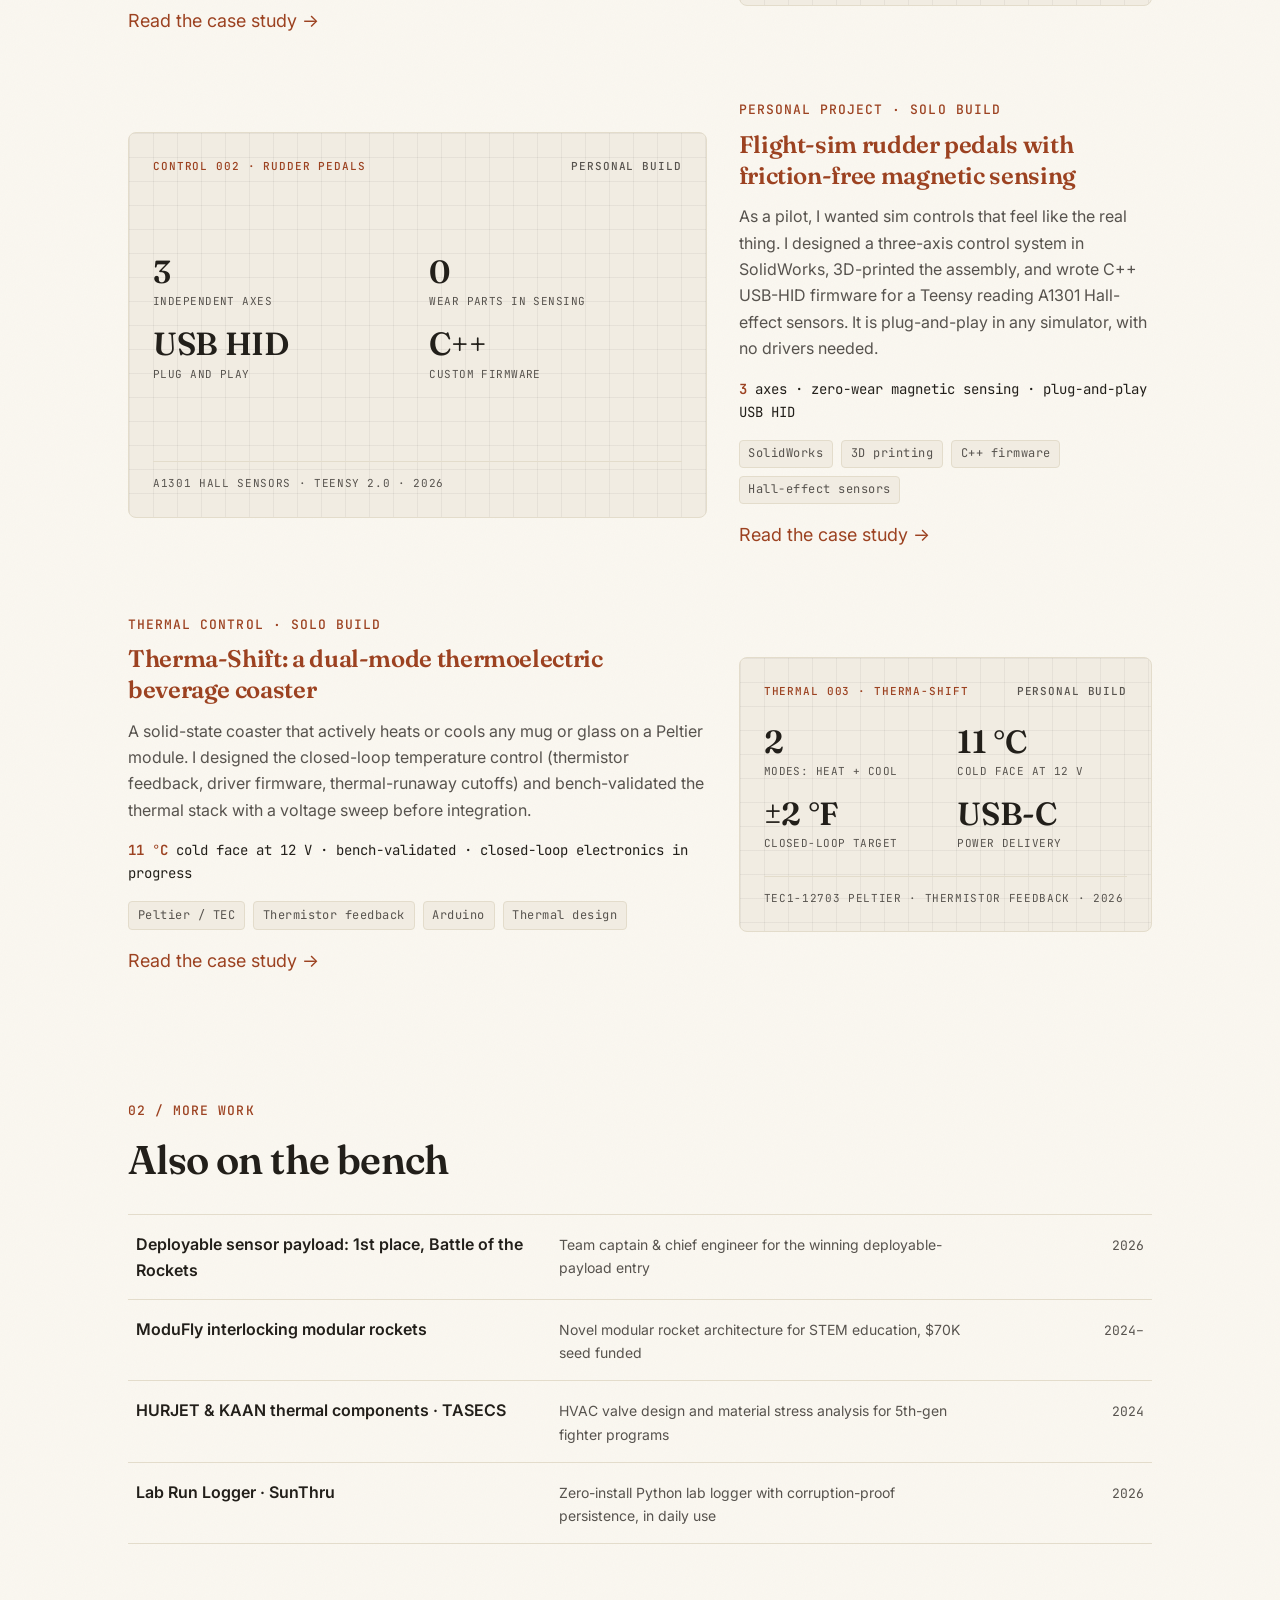
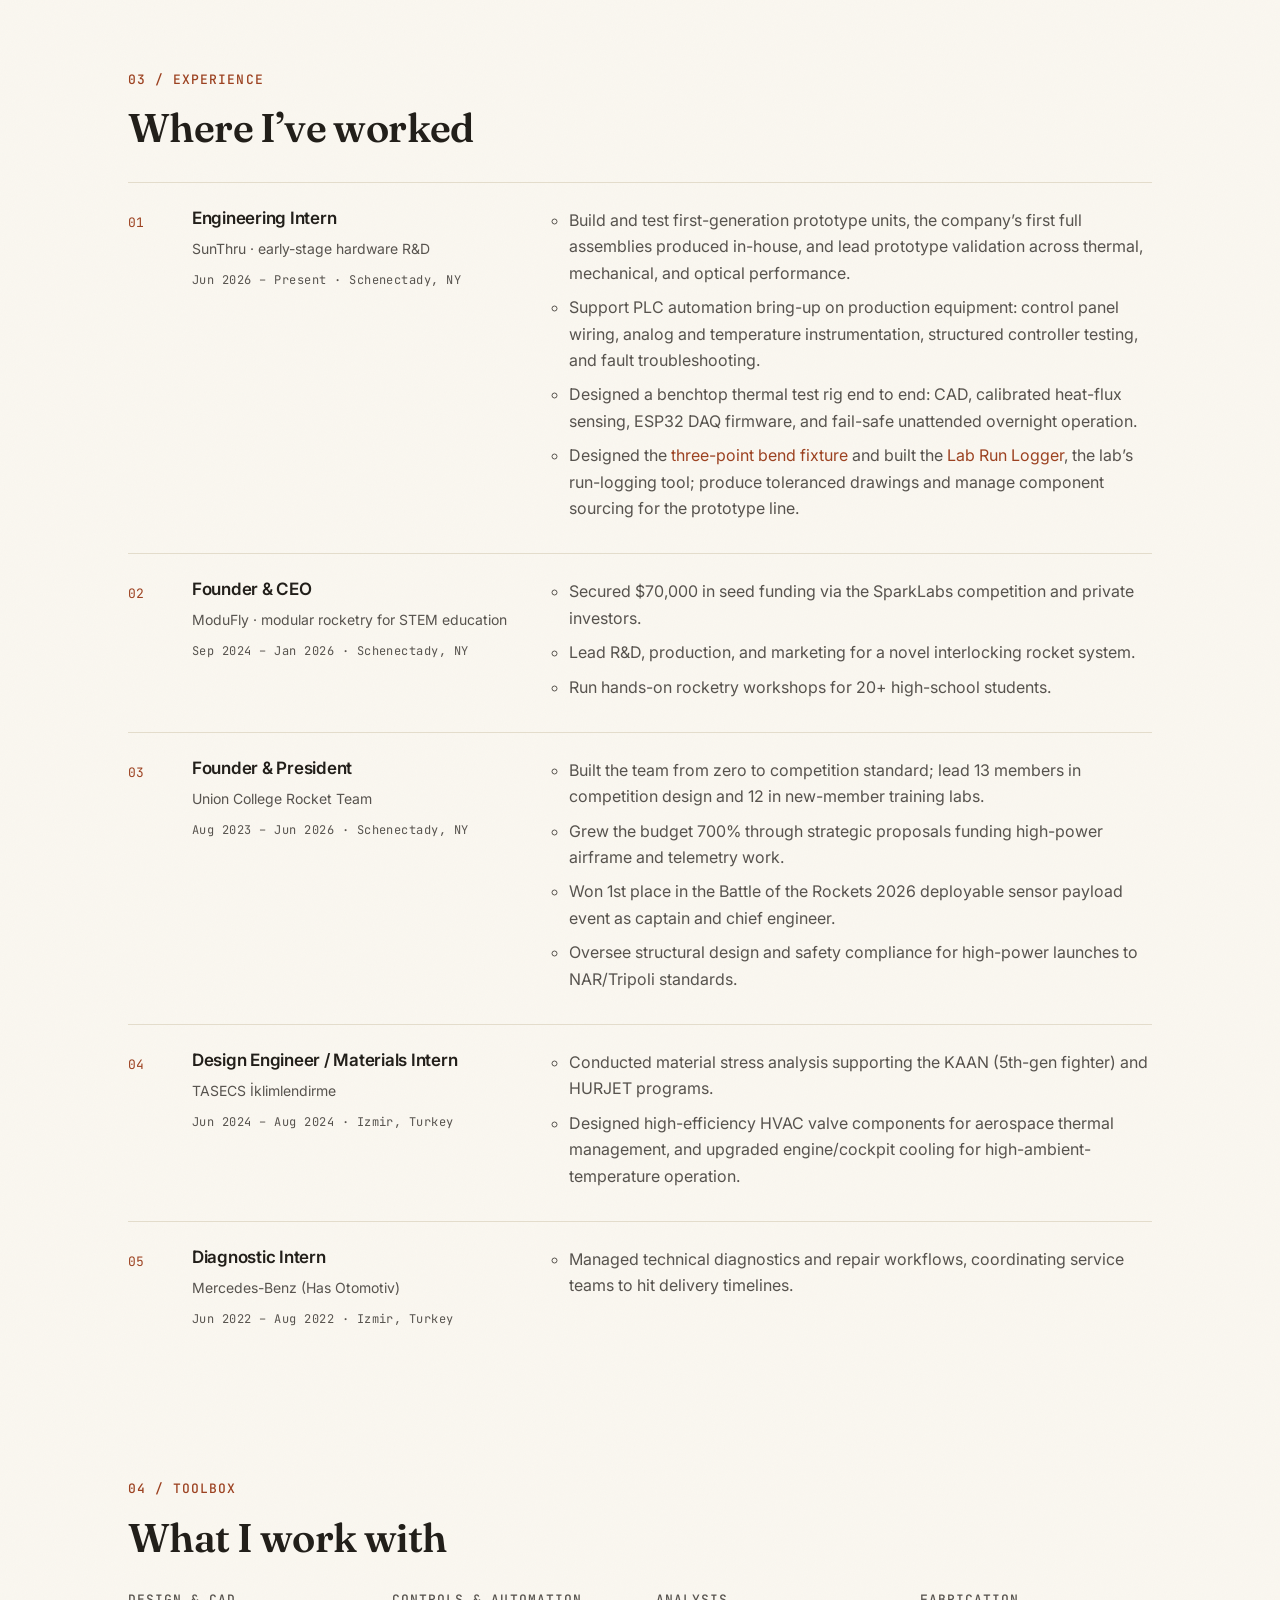
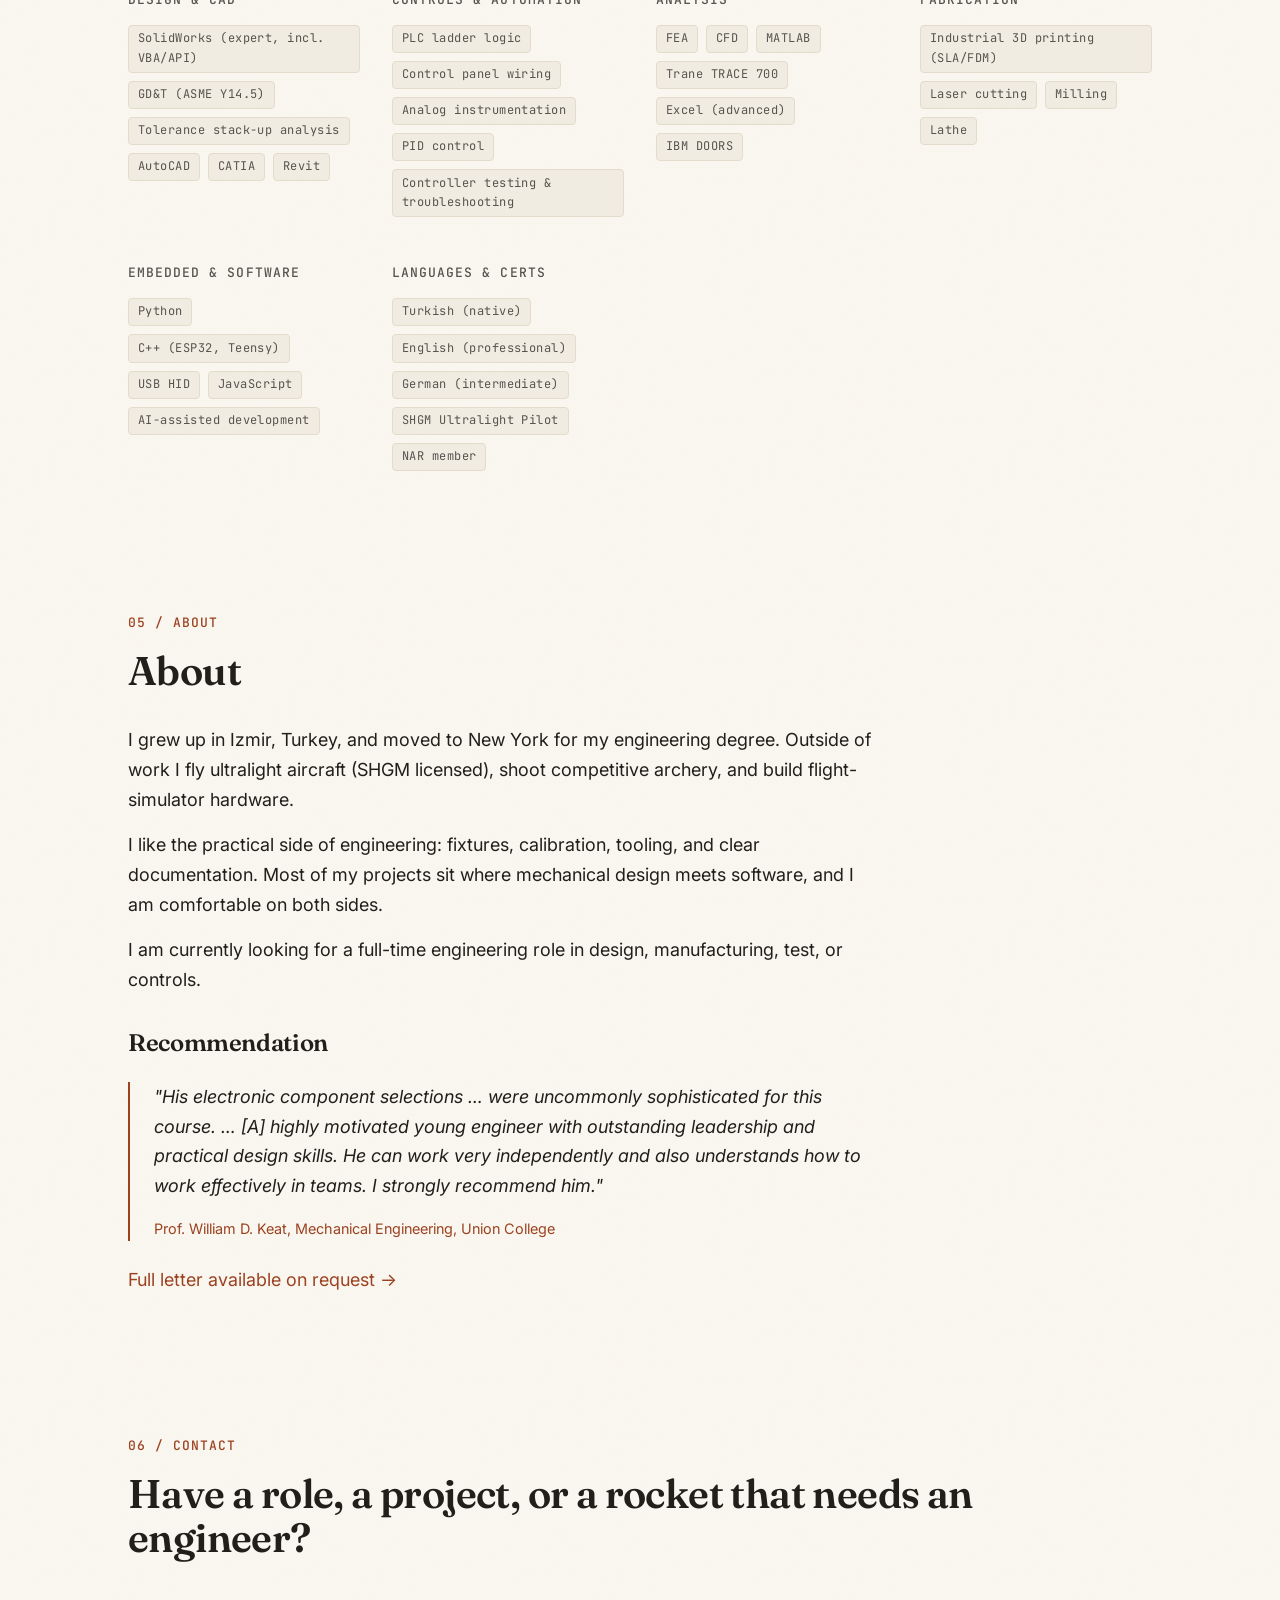
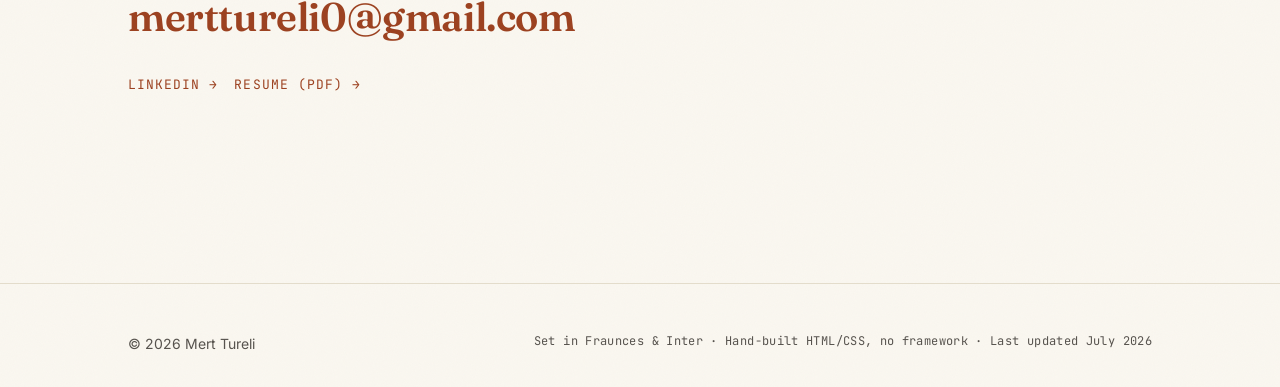
==== commit 7bc6acf7: "Generalize lab tooling naming, update resume PDF, add privacy-first analytics - rename bakeout-logge" ====
--- a/index.html
+++ b/index.html
@@ -4,7 +4,7 @@
   <meta charset="UTF-8">
   <meta name="viewport" content="width=device-width, initial-scale=1.0">
   <title>Mert Tureli · Mechanical Engineer</title>
-  <meta name="description" content="Mert Tureli is a mechanical engineer (Union College '26) working across design, test, and controls: glazing prototypes, PLC automation, rocketry, and custom test rigs.">
+  <meta name="description" content="Mert Tureli is a mechanical engineer (Union College '26) working across design, test, and controls: prototype hardware, industrial automation, rocketry, and custom test rigs.">
 
   <meta property="og:title" content="Mert Tureli · Mechanical Engineer">
   <meta property="og:description" content="Mechanical engineer working across design, test, and controls. Portfolio of fixtures, automation, rocketry, and test rigs.">
@@ -53,7 +53,7 @@
     <div class="container">
       <h1>Mert Tureli</h1>
       <p class="hero-sub">Mechanical Engineer · B.S., Union College ’26</p>
-      <p class="intro bio">I work across design, test, and controls: vacuum-insulated glazing prototypes and PLC automation bring-up at SunThru, thermal components for fifth-generation fighter programs at TASECS, a national-award rocket payload as team captain, and the test rigs and tooling in between. Open to design, manufacturing, test, and controls roles.</p>
+      <p class="intro bio">I work across design, test, and controls: prototype hardware and PLC automation bring-up at SunThru, thermal components for fifth-generation fighter programs at TASECS, a national-award rocket payload as team captain, and the test rigs and tooling in between. Open to design, manufacturing, test, and controls roles.</p>
       <div class="meta-row">
         <span>Schenectady, NY</span>
         <span>SHGM Ultralight Pilot</span>
@@ -98,13 +98,13 @@
               <span class="sc-stat"><strong>SW 2025</strong><small>parametric design</small></span>
               <span class="sc-stat"><strong>FDM</strong><small>fully printable</small></span>
             </span>
-            <span class="sc-foot">Silica aerogel · flexural characterization · 2026</span>
+            <span class="sc-foot">Fragile specimens · fixture design · 2026</span>
           </a>
           <div class="project-body">
             <span class="label">Test fixture design</span>
-            <h3><a href="projects/bend-jig.html">A 12-part bend-test fixture for silica aerogel</a></h3>
-            <p>Aerogel is too fragile for off-the-shelf flexural fixtures. I designed a fully printable three-point bend jig in SolidWorks 2025: twelve interlocking parts on a shared coordinate system, sized to SunThru’s samples and built for gentle, repeatable clamping.</p>
-            <span class="metric"><strong>12</strong> printed parts · in use for aerogel characterization</span>
+            <h3><a href="projects/bend-jig.html">A 12-part printable bend-test fixture</a></h3>
+            <p>Off-the-shelf bend fixtures are built for metals and plastics, and they crush anything delicate before the test starts. I designed a fully printable three-point bend jig in SolidWorks 2025: twelve interlocking parts on a shared coordinate system, sized to the samples under test and built for gentle, repeatable clamping.</p>
+            <span class="metric"><strong>12</strong> printed parts · in daily use in the lab</span>
             <ul class="tags"><li>SolidWorks 2025</li><li>FDM printing</li><li>Test fixtures</li><li>DFM</li></ul>
             <a href="projects/bend-jig.html">Read the case study <span class="arrow">→</span></a>
           </div>
@@ -177,8 +177,8 @@
           <span class="desc">HVAC valve design and material stress analysis for 5th-gen fighter programs</span>
           <span class="year">2024</span>
         </div></li>
-        <li><a href="projects/bakeout-logger.html">
-          <span class="title">EAG Bakeout Logger · SunThru</span>
+        <li><a href="projects/lab-logger.html">
+          <span class="title">Lab Run Logger · SunThru</span>
           <span class="desc">Zero-install Python lab logger with corruption-proof persistence, in daily use</span>
           <span class="year">2026</span>
         </a></li>
@@ -197,14 +197,14 @@
           <span class="xp-num">01</span>
           <div class="xp-role">
             <h3>Engineering Intern</h3>
-            <span class="org">SunThru · aerogel window insulation</span>
+            <span class="org">SunThru · early-stage hardware R&amp;D</span>
             <span class="dates">Jun 2026 – Present · Schenectady, NY</span>
           </div>
           <ul>
-            <li>Build and test first-generation vacuum-insulated aerogel glazing prototypes, the company’s first full units made in-house, and lead prototype validation across thermal performance, vacuum retention, and optical haze.</li>
-            <li>Support PLC automation bring-up on production equipment (AutomationDirect): panel wiring, 4–20 mA instrumentation and thermocouples, structured controller testing, and fault troubleshooting.</li>
+            <li>Build and test first-generation prototype units, the company’s first full assemblies produced in-house, and lead prototype validation across thermal, mechanical, and optical performance.</li>
+            <li>Support PLC automation bring-up on production equipment: control panel wiring, analog and temperature instrumentation, structured controller testing, and fault troubleshooting.</li>
             <li>Designed a benchtop thermal test rig end to end: CAD, calibrated heat-flux sensing, ESP32 DAQ firmware, and fail-safe unattended overnight operation.</li>
-            <li>Designed the <a href="projects/bend-jig.html">aerogel three-point bend jig</a> and built the <a href="projects/bakeout-logger.html">EAG Bakeout Logger</a>, the lab’s run-logging tool; produce toleranced drawings and manage component sourcing for the prototype line.</li>
+            <li>Designed the <a href="projects/bend-jig.html">three-point bend fixture</a> and built the <a href="projects/lab-logger.html">Lab Run Logger</a>, the lab’s run-logging tool; produce toleranced drawings and manage component sourcing for the prototype line.</li>
           </ul>
         </li>
 
@@ -278,7 +278,7 @@
         </div>
         <div>
           <h3>Controls &amp; automation</h3>
-          <ul class="tags"><li>PLC ladder logic (AutomationDirect)</li><li>Control panel wiring</li><li>4–20 mA instrumentation</li><li>PID control</li><li>Controller testing &amp; troubleshooting</li></ul>
+          <ul class="tags"><li>PLC ladder logic</li><li>Control panel wiring</li><li>Analog instrumentation</li><li>PID control</li><li>Controller testing &amp; troubleshooting</li></ul>
         </div>
         <div>
           <h3>Analysis</h3>
@@ -344,5 +344,6 @@
 </footer>
 
 <script src="js/main.js"></script>
+<script data-goatcounter="https://merttureli.goatcounter.com/count" async src="//gc.zgo.at/count.js"></script>
 </body>
 </html>
--- a/css/style.css
+++ b/css/style.css
@@ -568,3 +568,18 @@
   .reveal { opacity: 1; transform: none; }
   .scribbled svg path { stroke-dashoffset: 0; }
 }
+
+/* Recommendation quote (About section) */
+.rec-quote {
+  border-left: 2px solid var(--accent);
+  padding-left: var(--space-6);
+  margin: var(--space-6) 0;
+}
+.rec-quote p { font-style: italic; }
+.rec-quote cite {
+  display: block;
+  margin-top: var(--space-4);
+  font-style: normal;
+  font-size: 0.9rem;
+  color: var(--accent);
+}
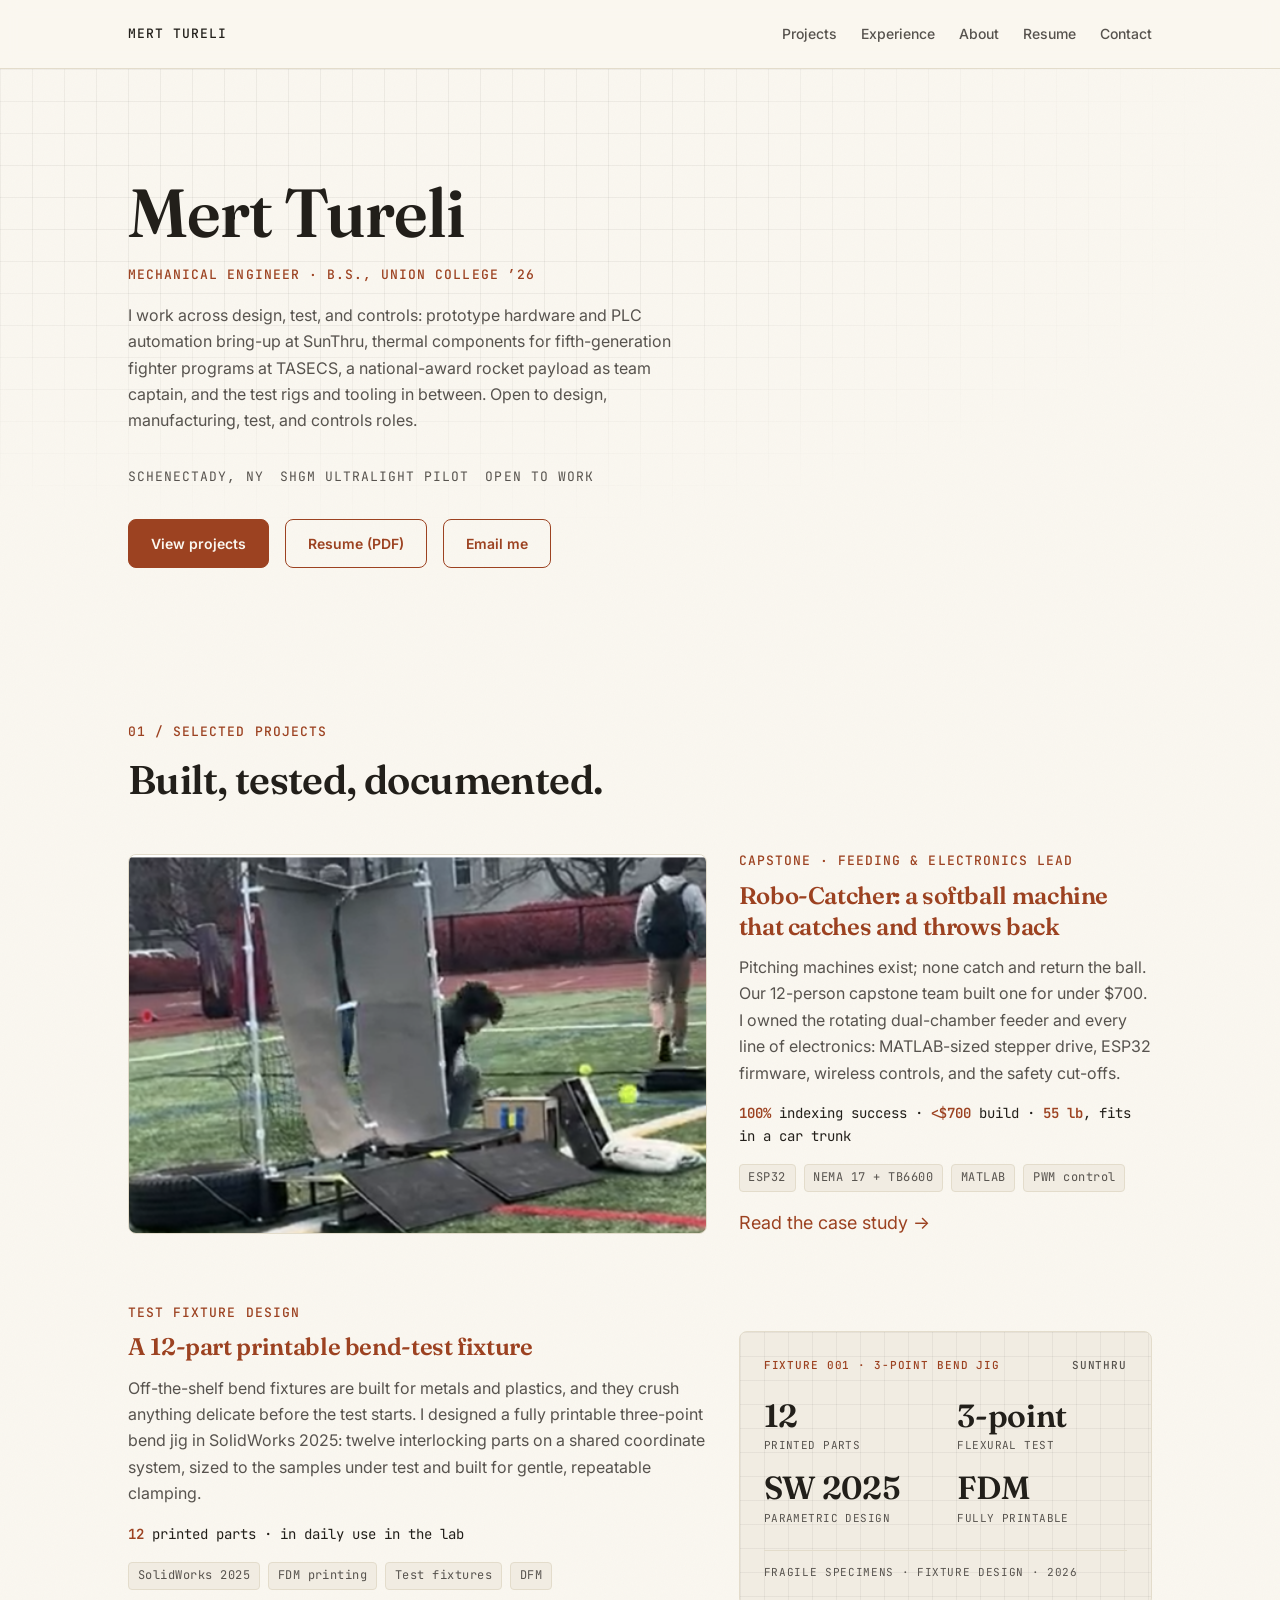
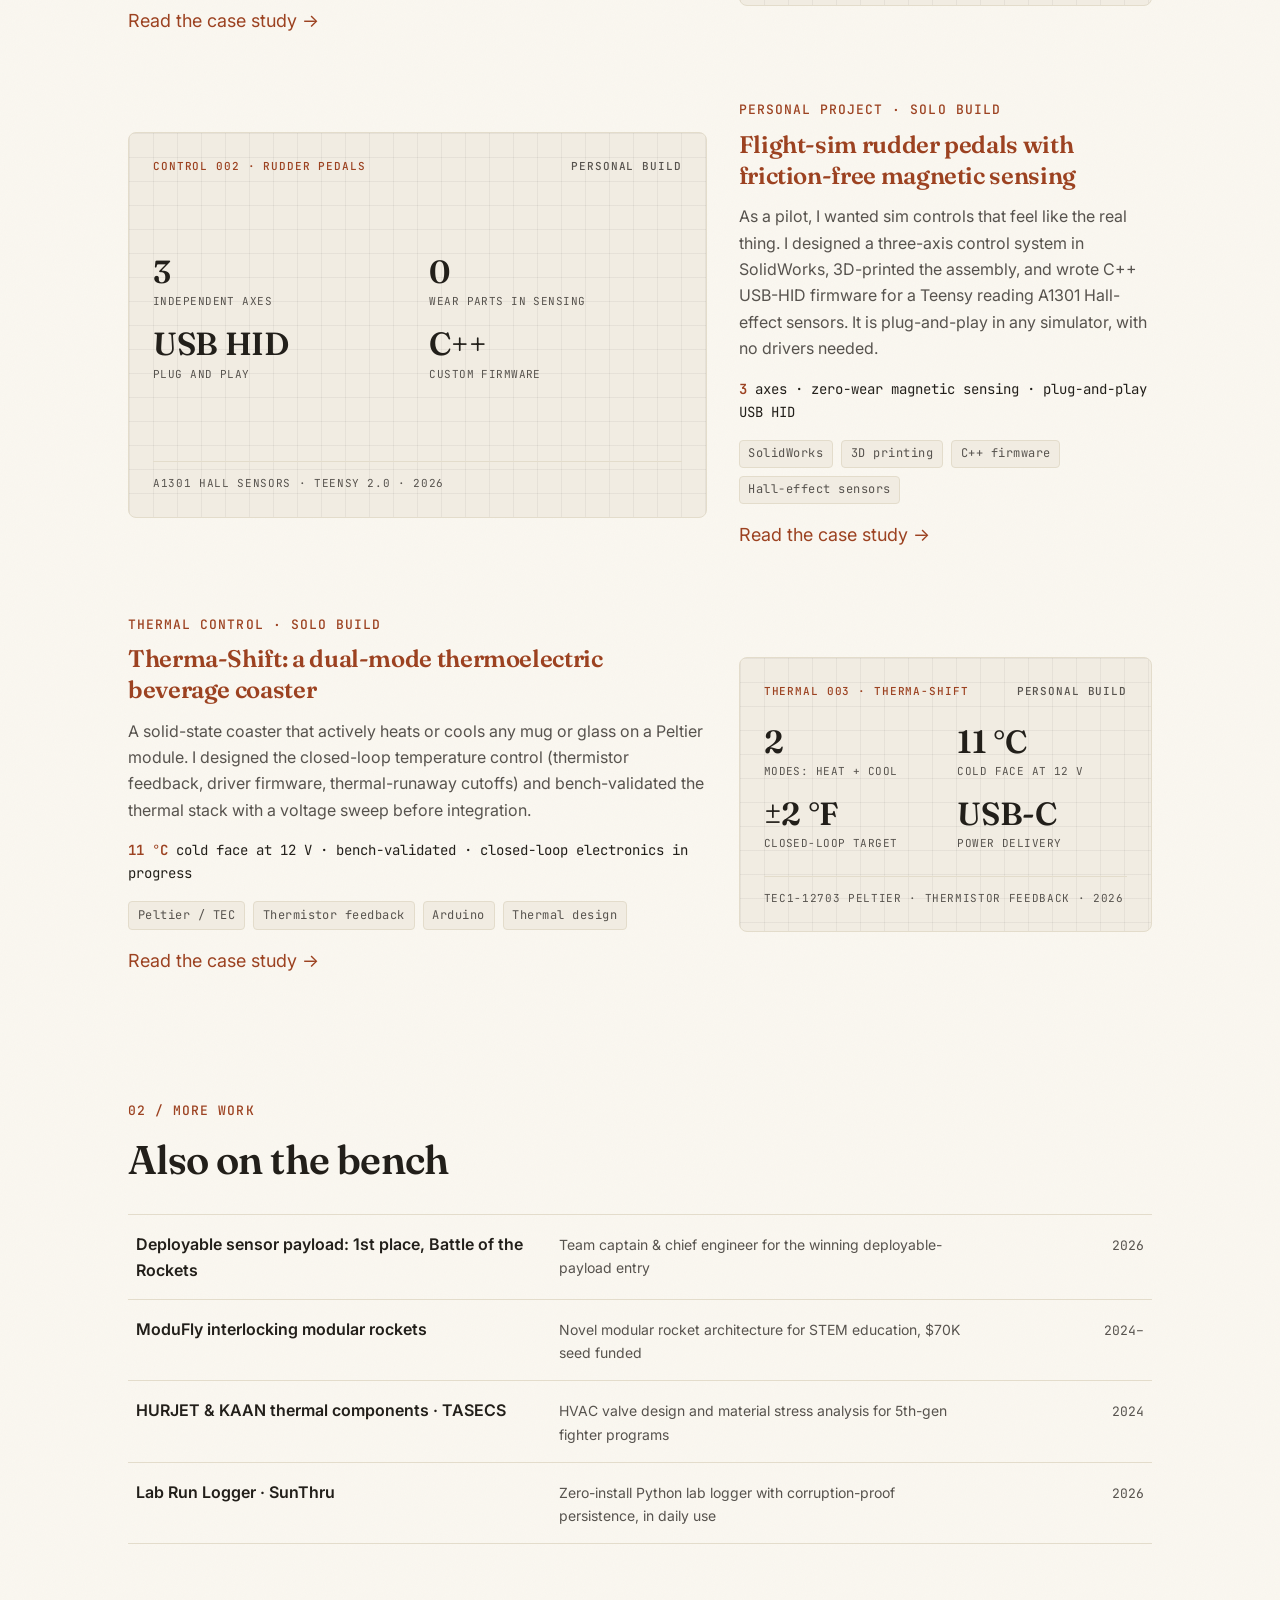
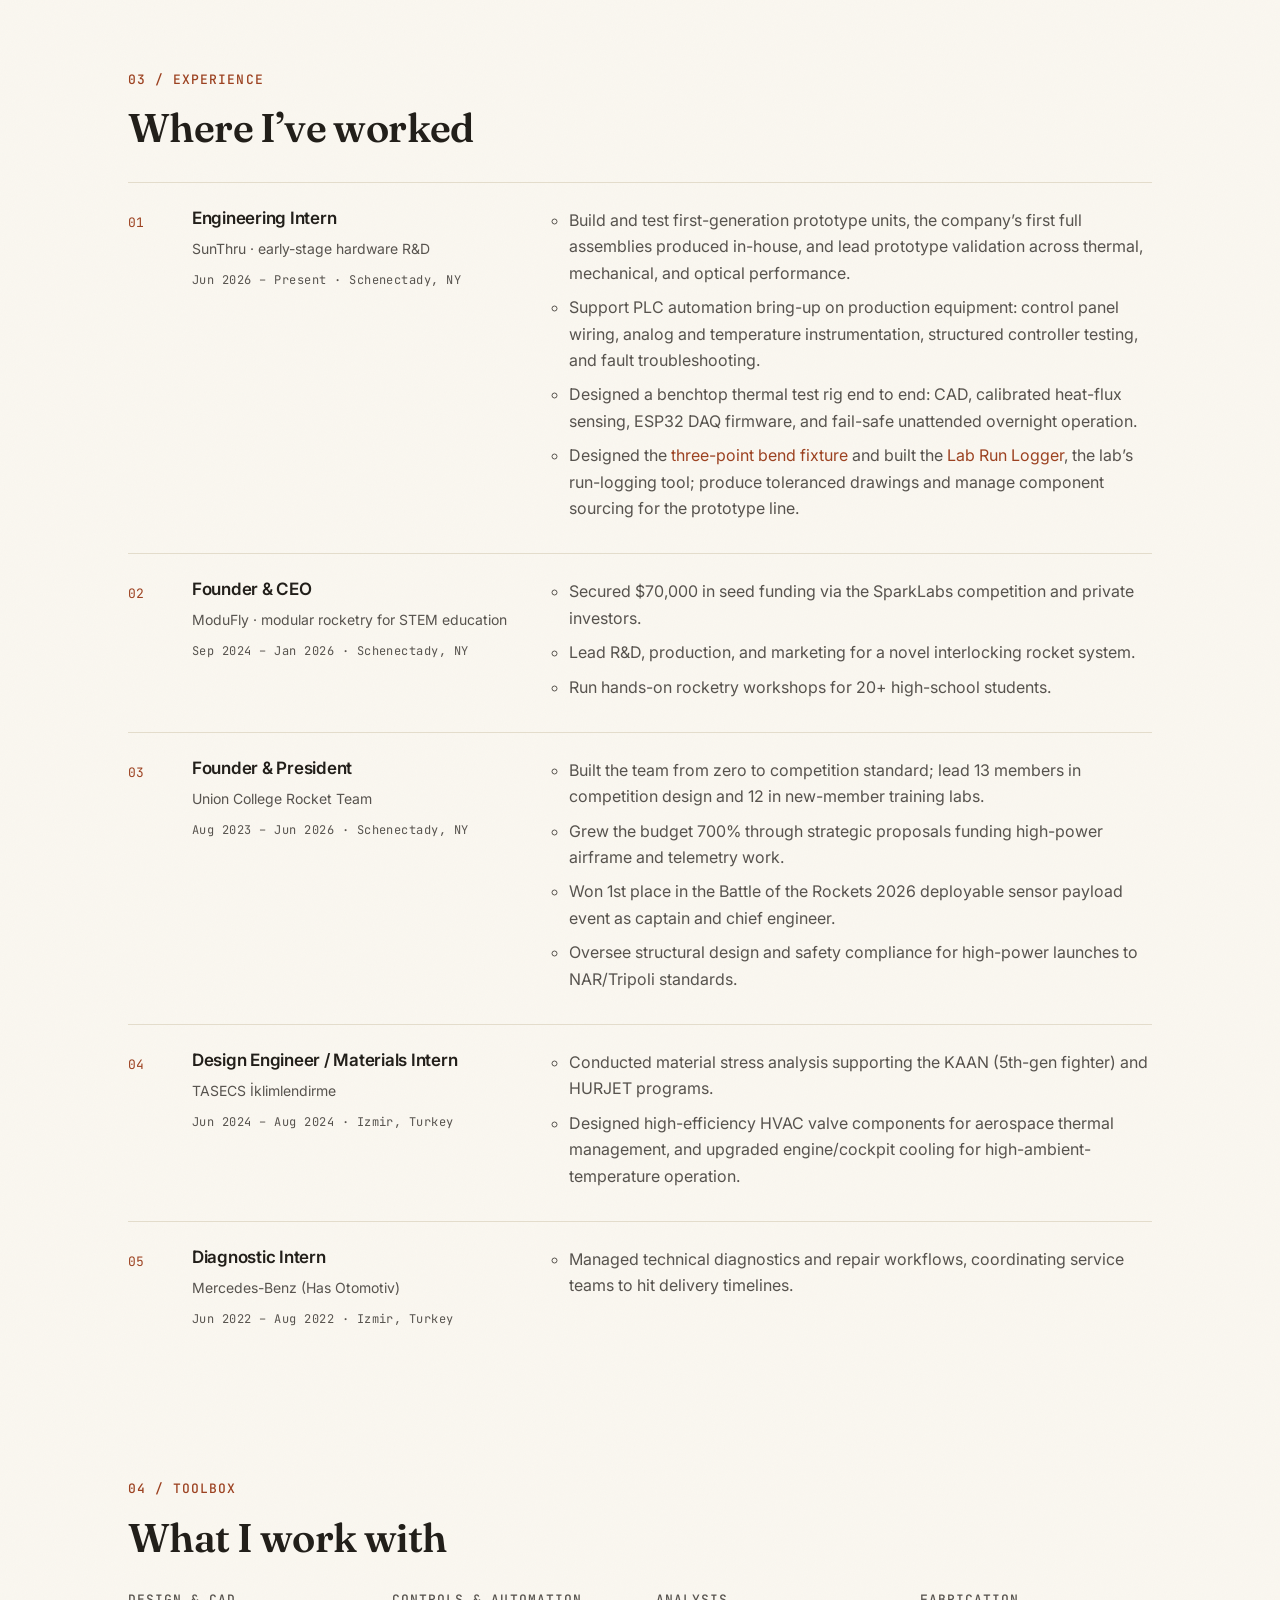
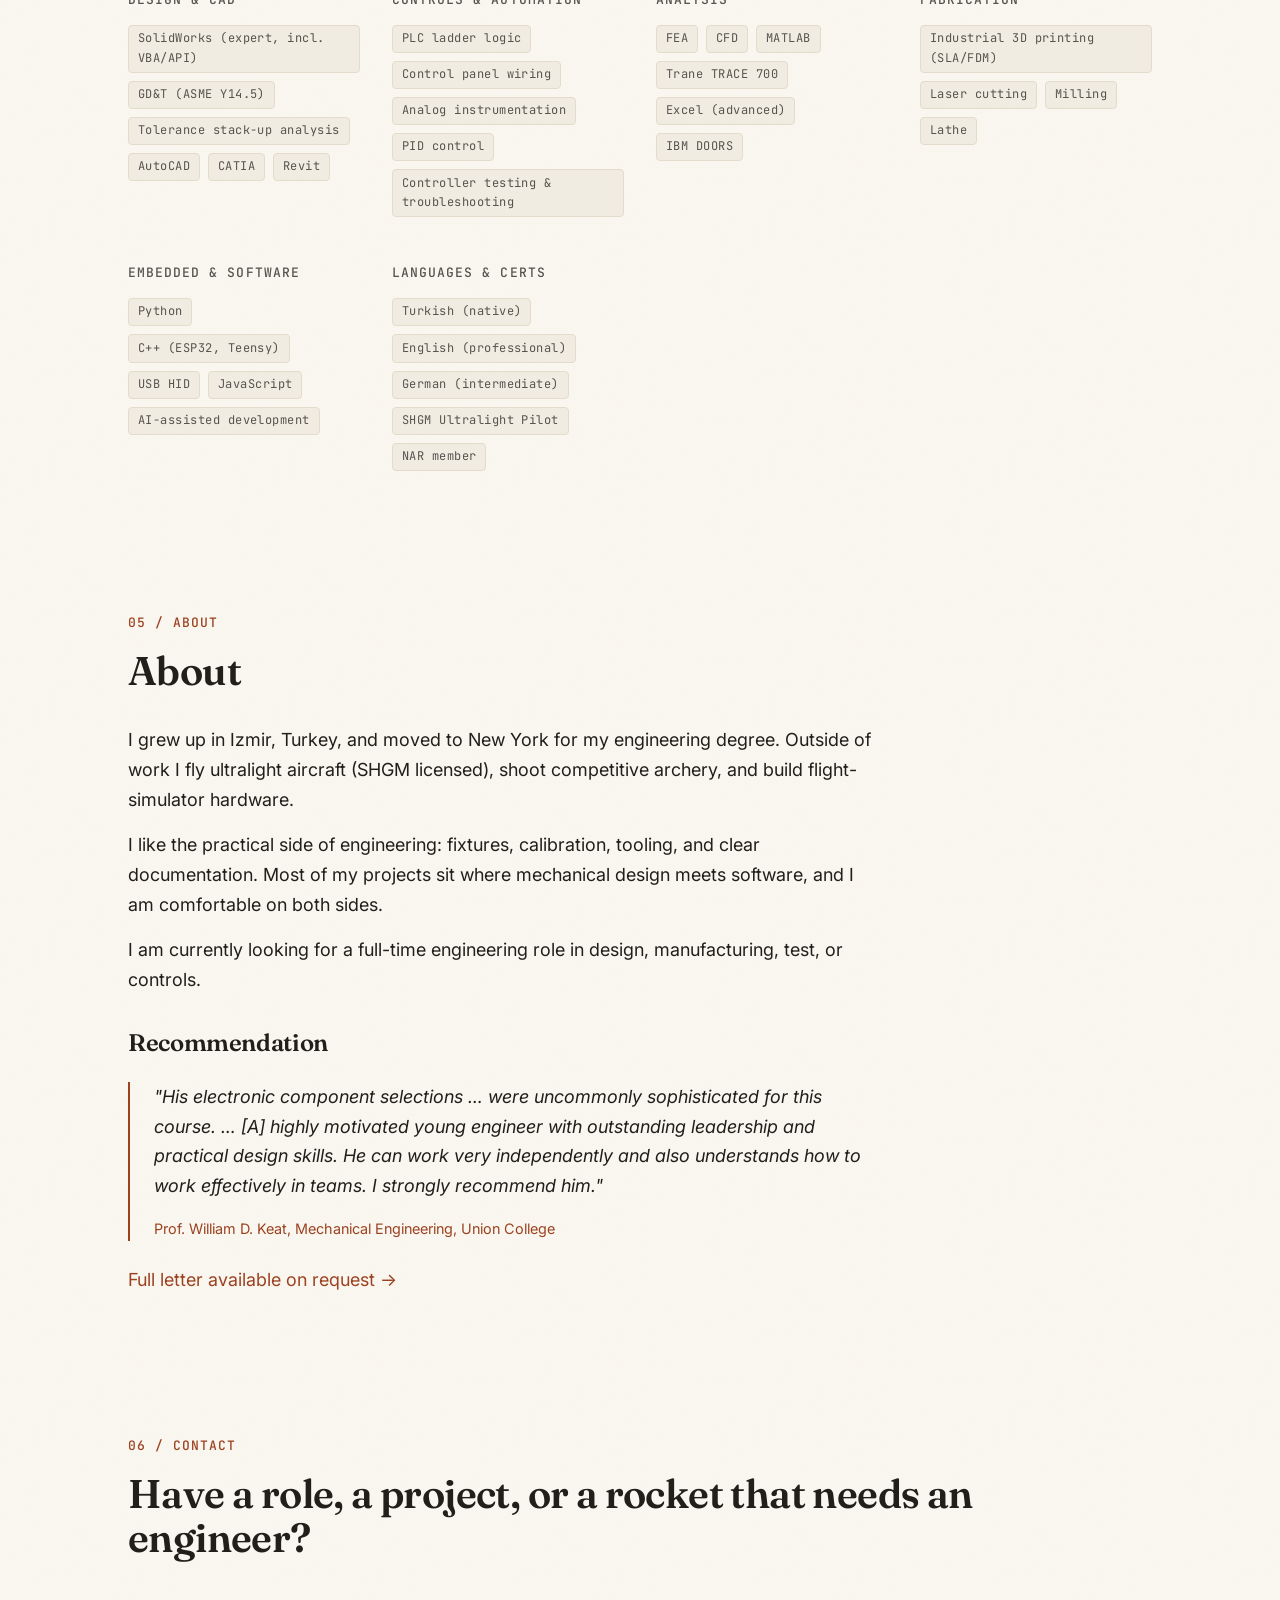
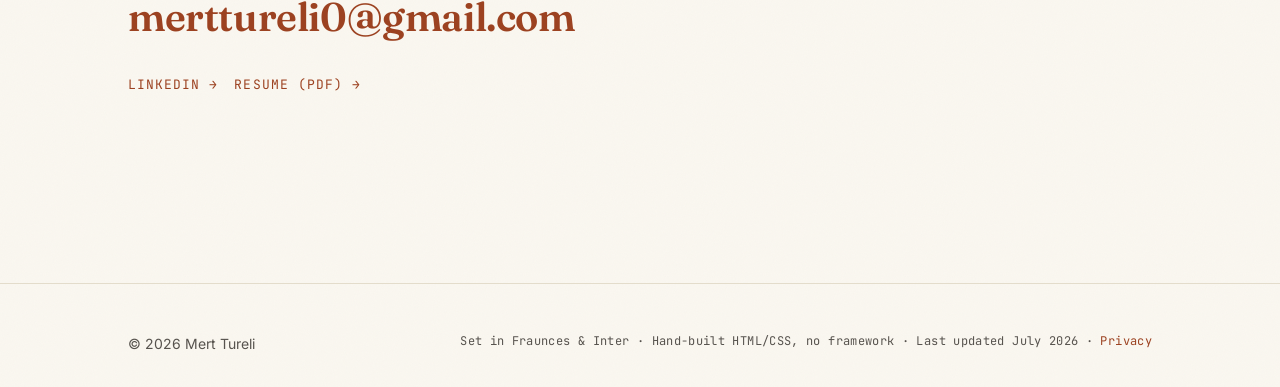
==== commit 73c3ec4c: "Add first-party visit tracking, Clarity, and privacy page - per-application ?r= codes, engagement/sc" ====
--- a/index.html
+++ b/index.html
@@ -339,11 +339,14 @@
 <footer class="site-footer">
   <div class="container">
     <span>© <span id="year">2026</span> Mert Tureli</span>
-    <span class="colophon">Set in Fraunces &amp; Inter · Hand-built HTML/CSS, no framework · Last updated July 2026</span>
+    <span class="colophon">Set in Fraunces &amp; Inter · Hand-built HTML/CSS, no framework · Last updated July 2026 · <a href="privacy.html">Privacy</a></span>
   </div>
 </footer>
 
+<script src="js/analytics-config.js"></script>
 <script src="js/main.js"></script>
+<script src="js/track.js"></script>
+<script src="js/clarity.js"></script>
 <script data-goatcounter="https://merttureli.goatcounter.com/count" async src="//gc.zgo.at/count.js"></script>
 </body>
 </html>
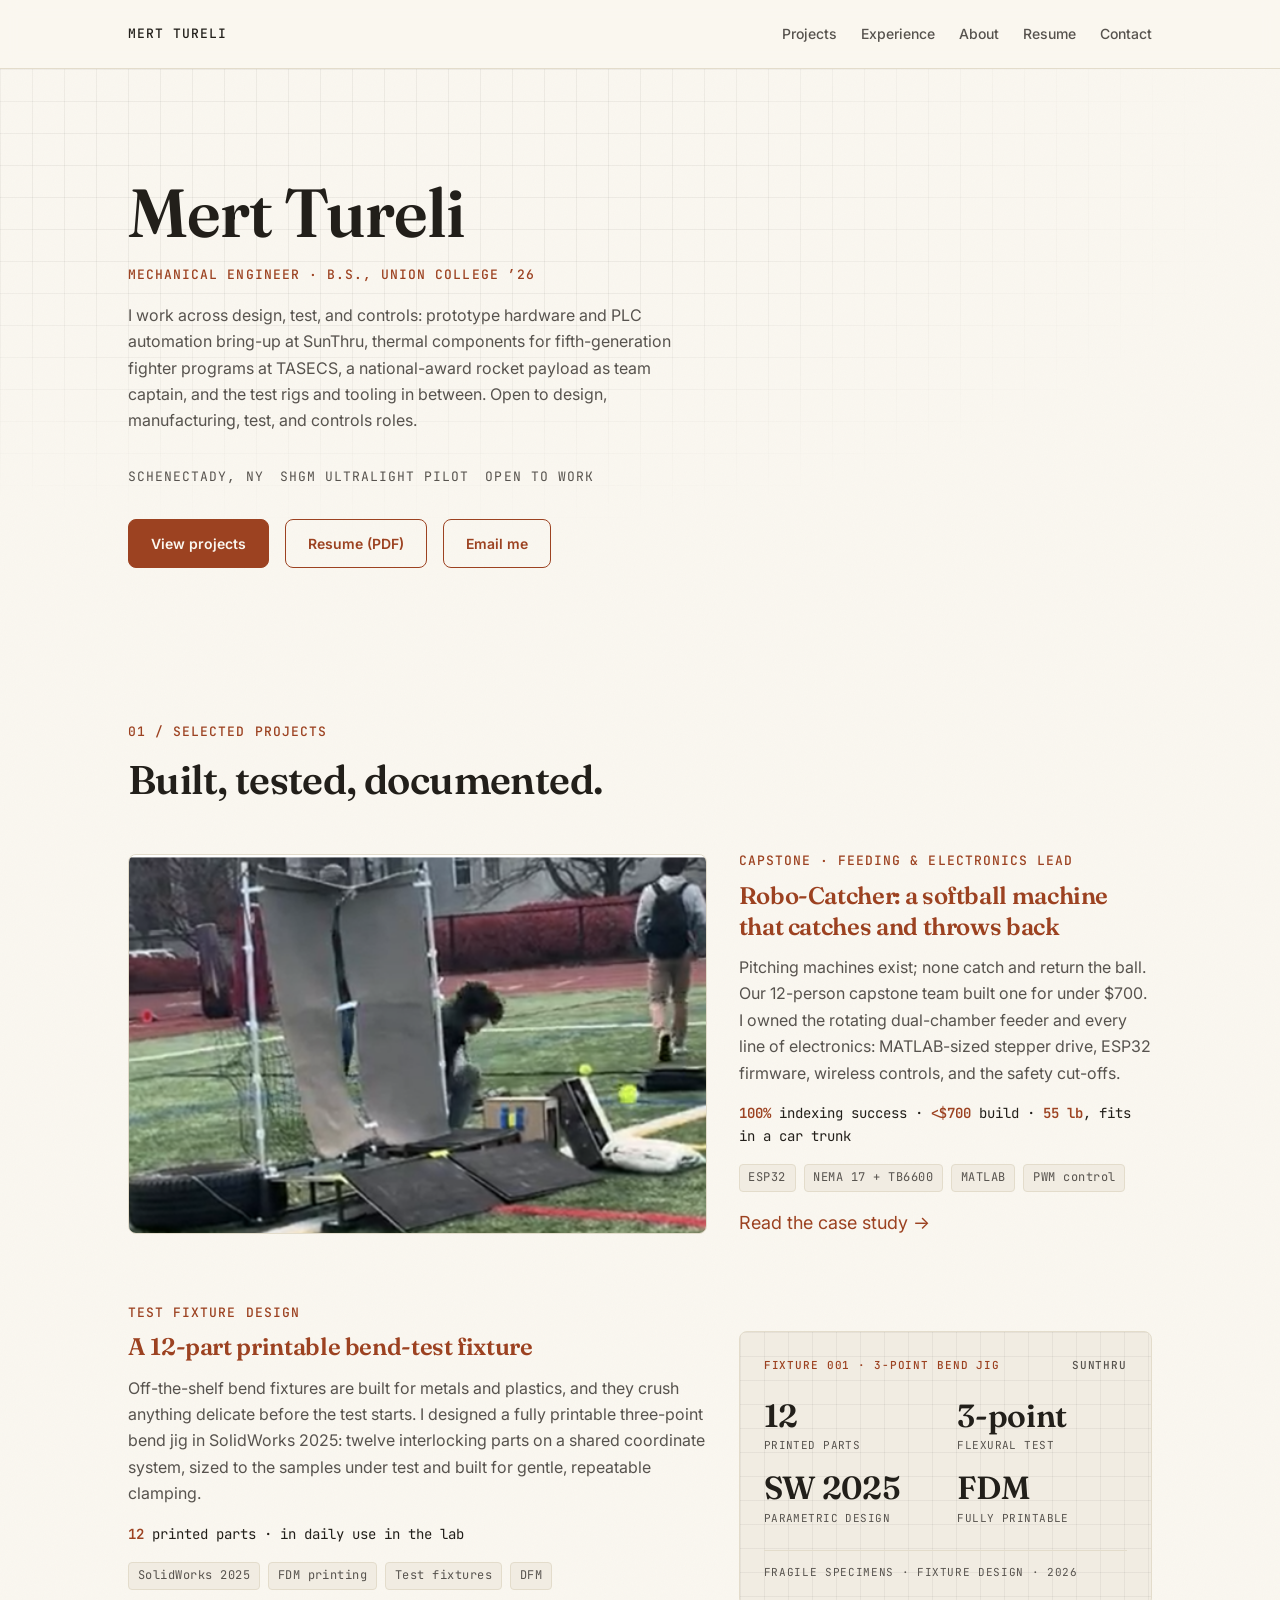
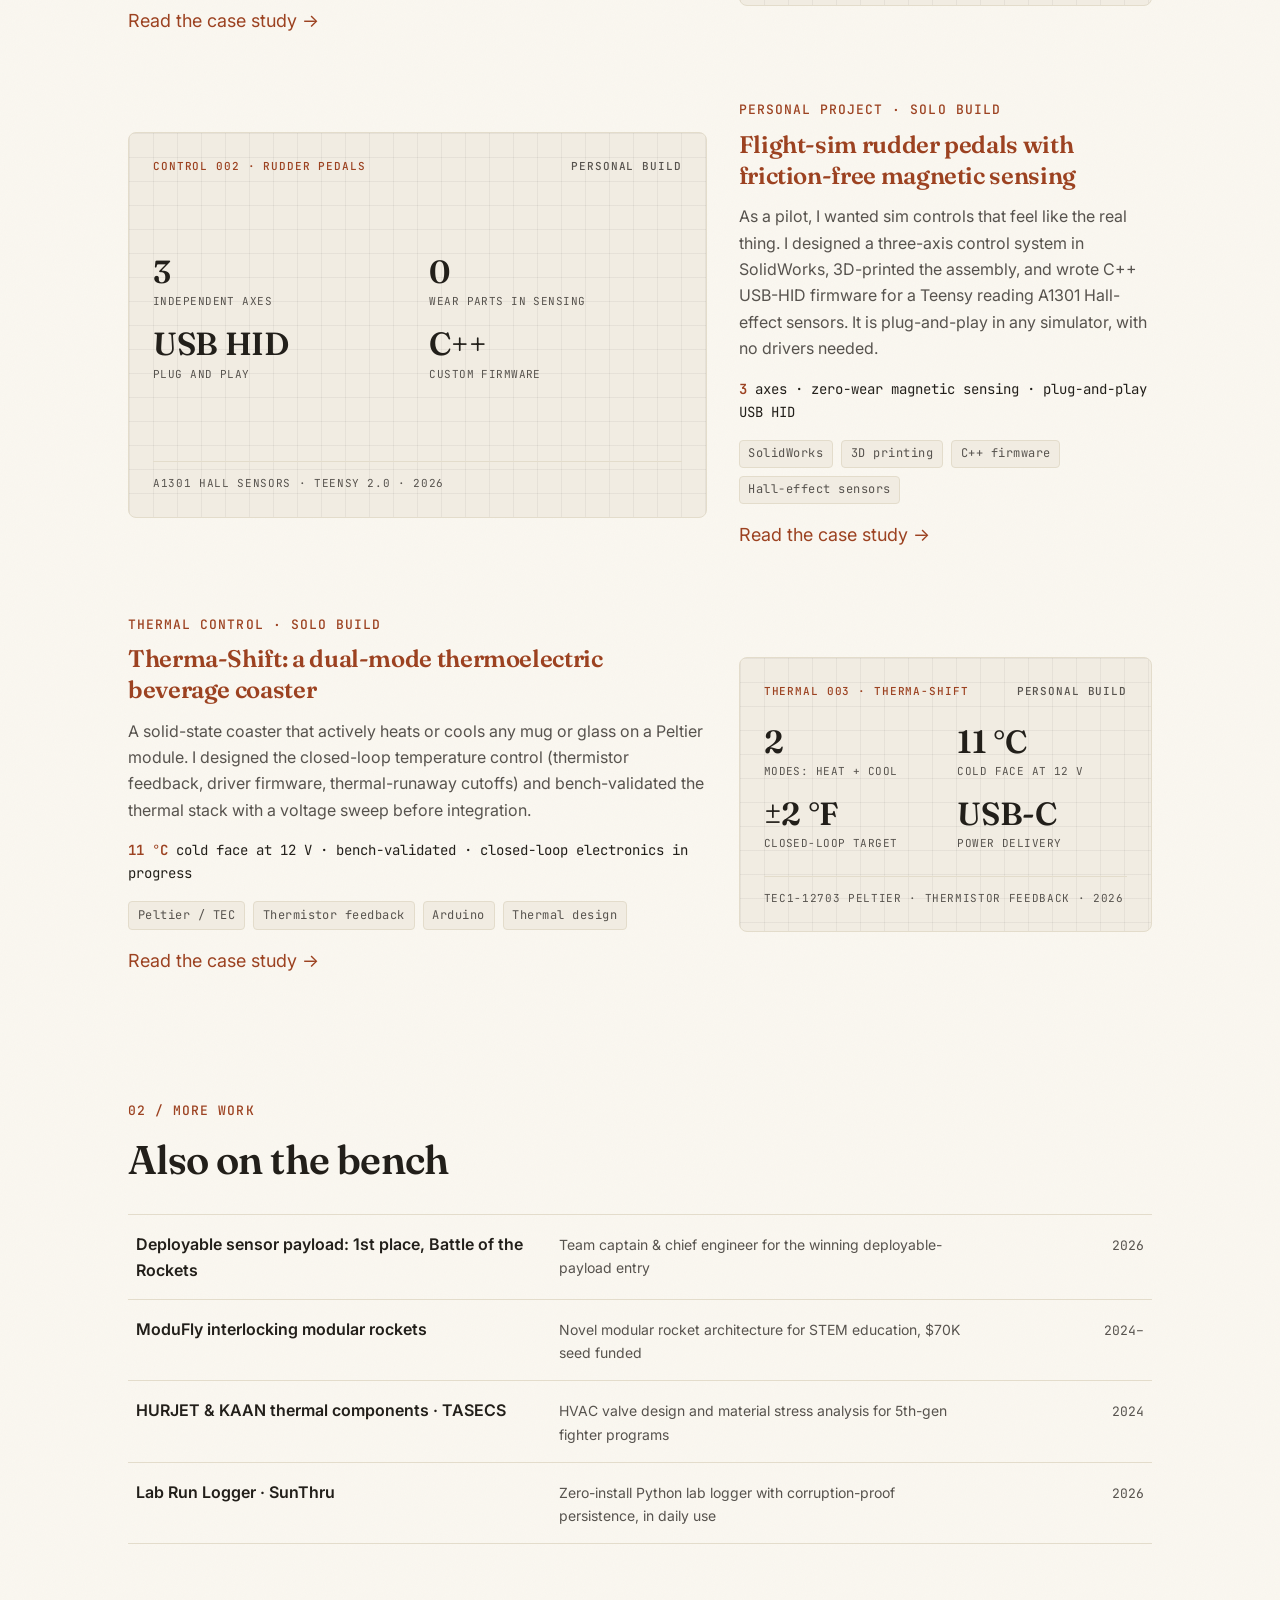
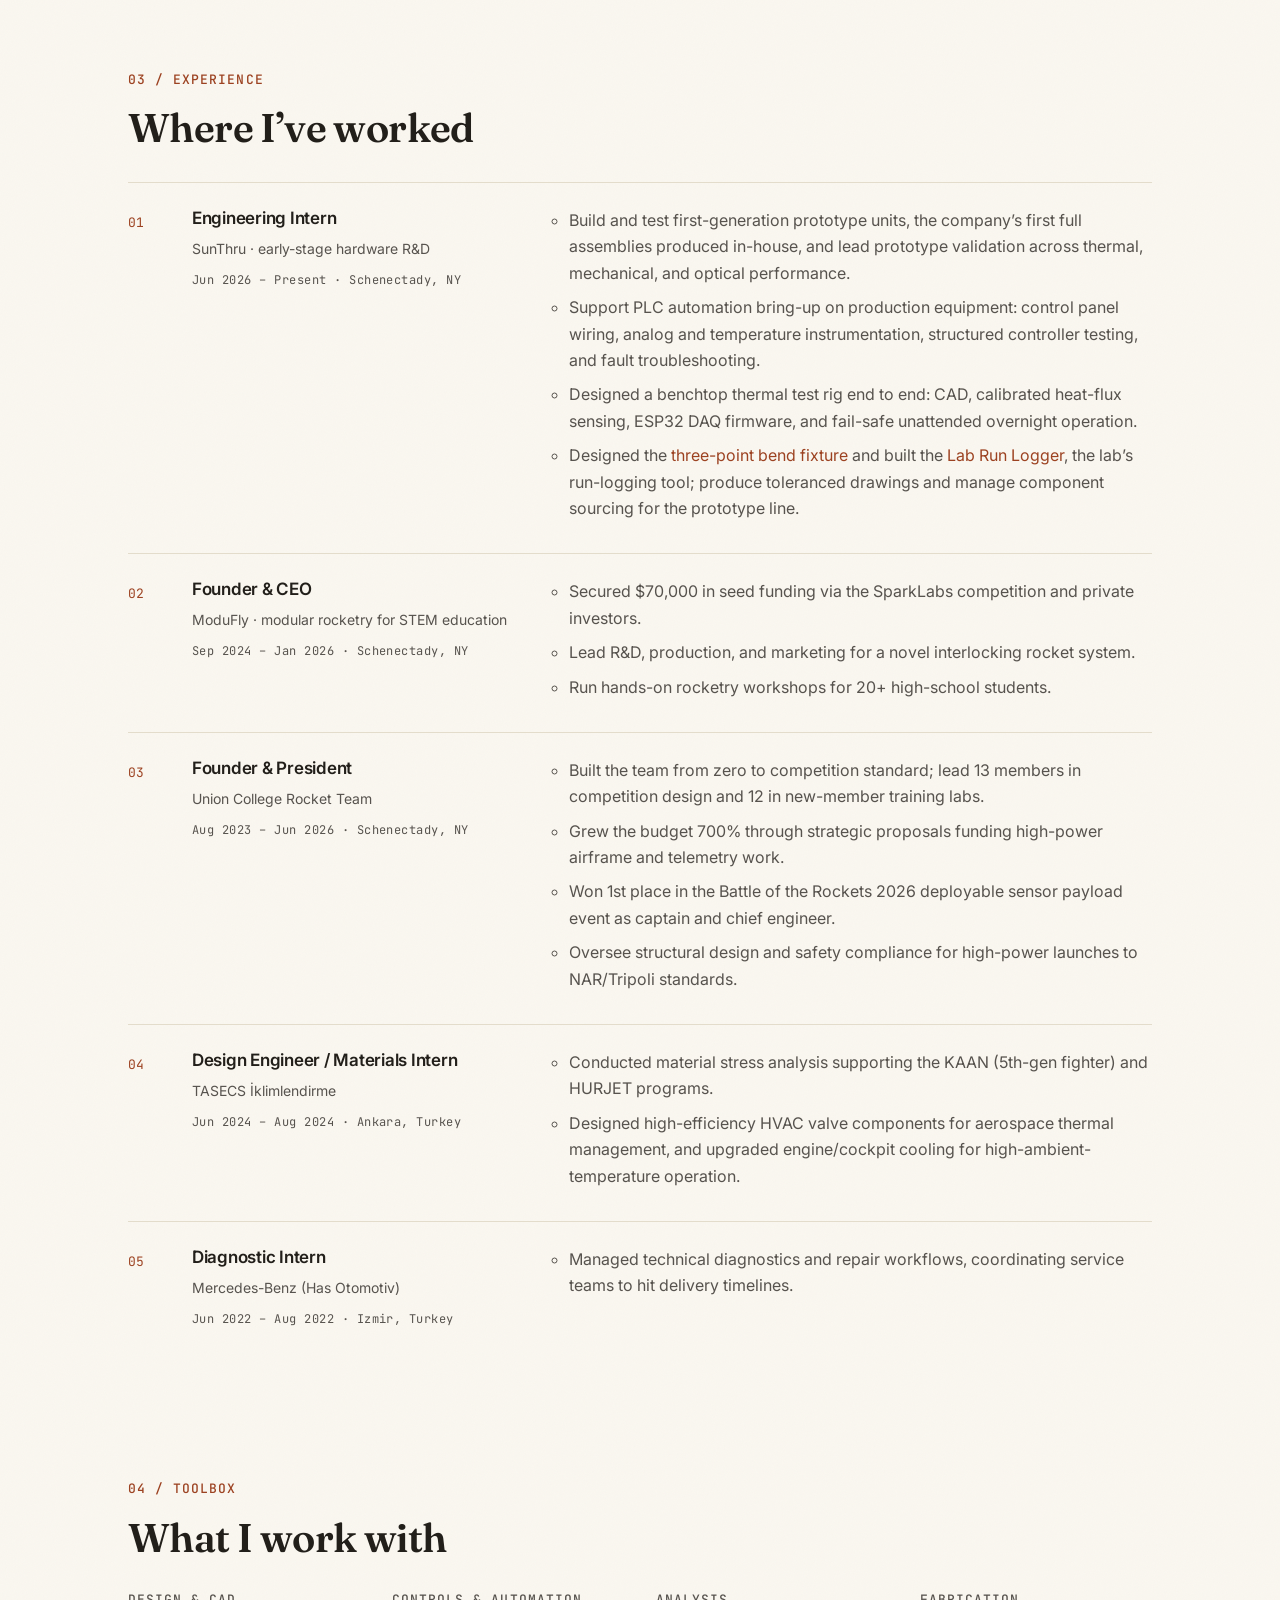
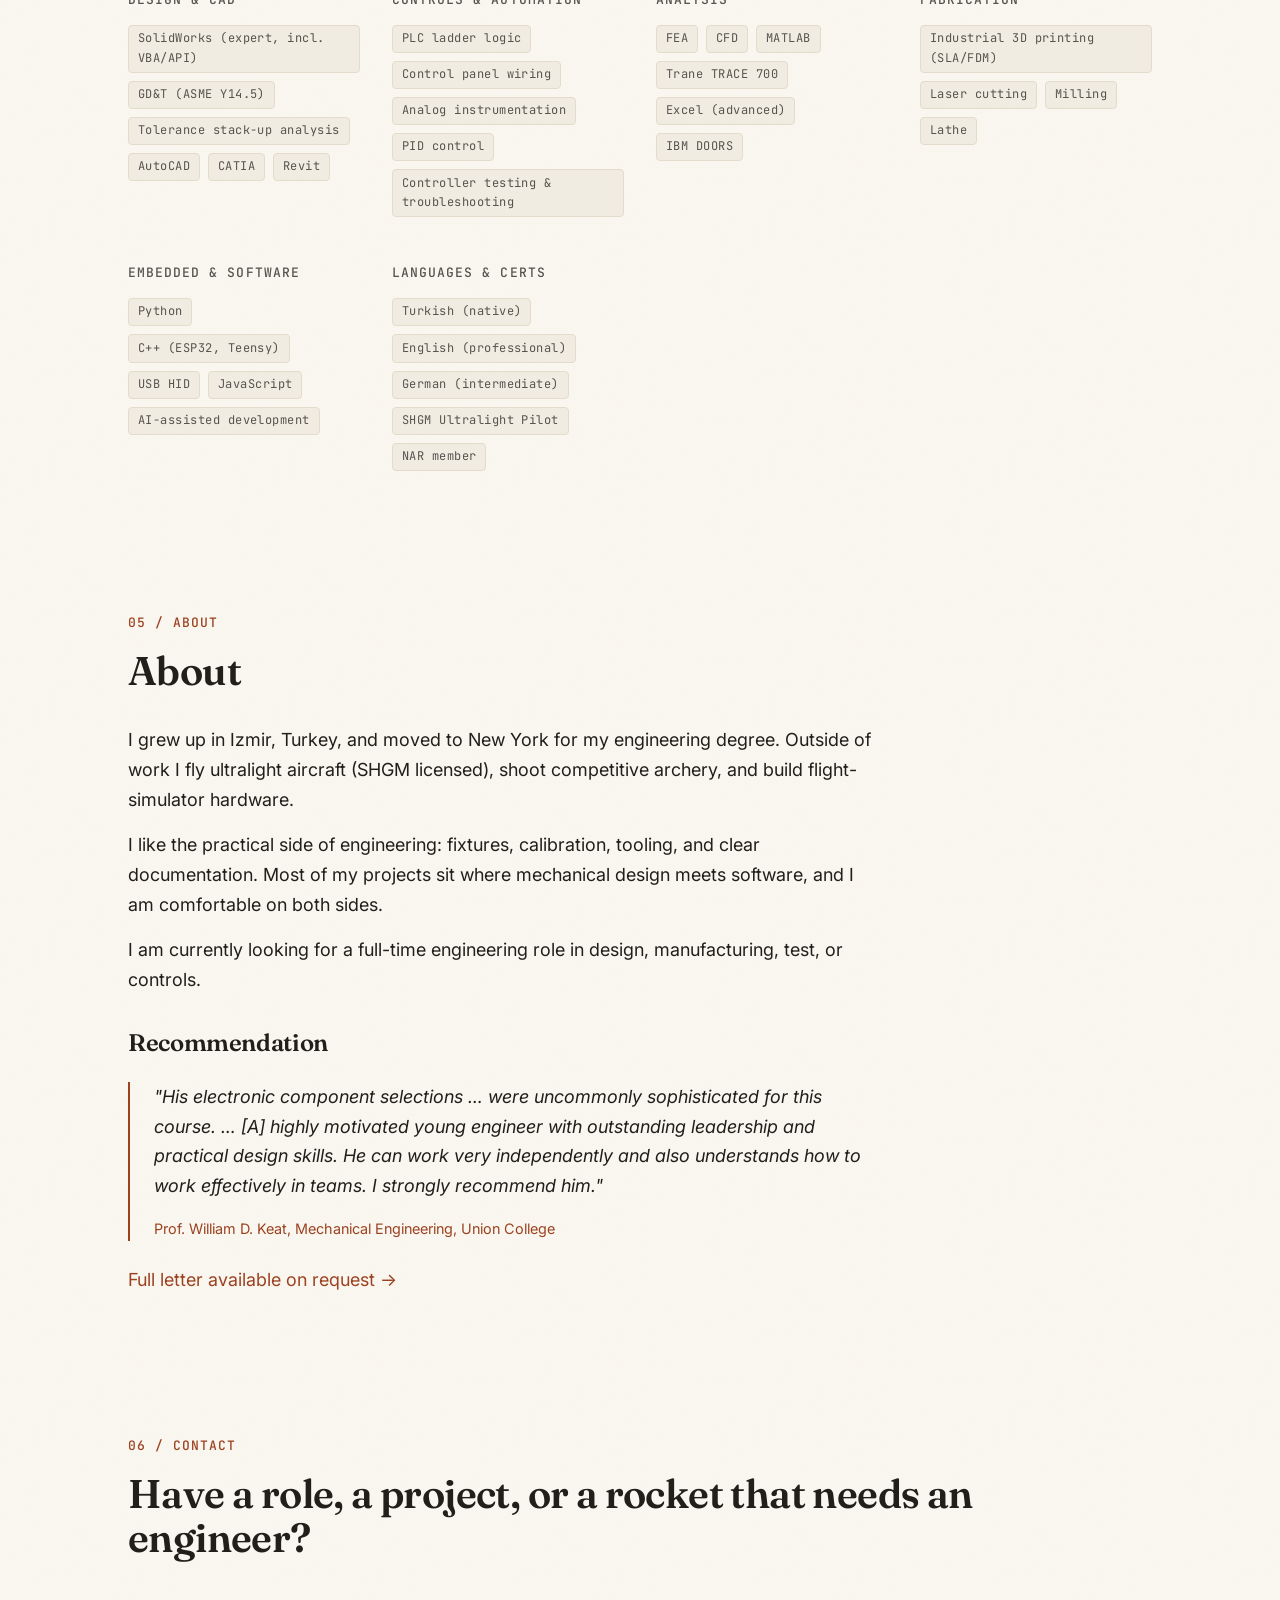
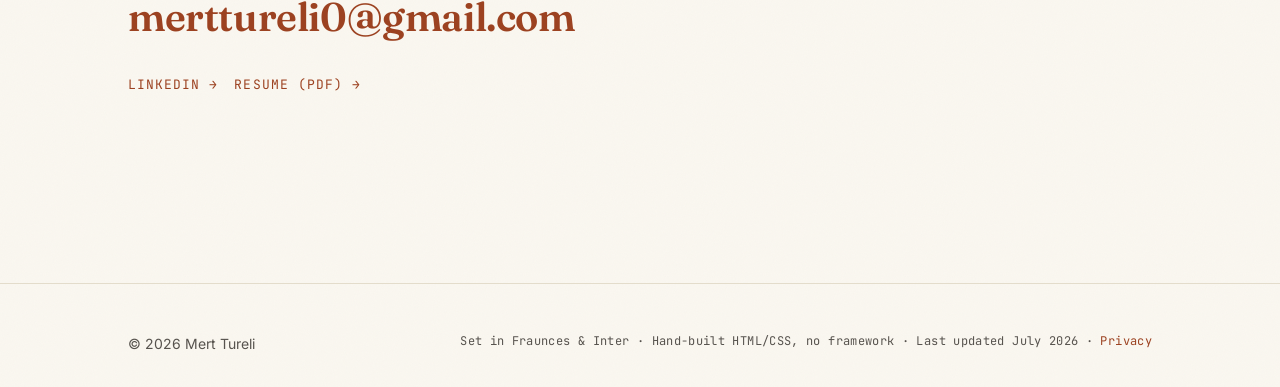
==== commit 5f9c3e78: "Correct TASECS internship location to Ankara Co-Authored-By: Claude Opus 5 <noreply@anthropic.com>" ====
--- a/index.html
+++ b/index.html
@@ -242,7 +242,7 @@
           <div class="xp-role">
             <h3>Design Engineer / Materials Intern</h3>
             <span class="org">TASECS İklimlendirme</span>
-            <span class="dates">Jun 2024 – Aug 2024 · Izmir, Turkey</span>
+            <span class="dates">Jun 2024 – Aug 2024 · Ankara, Turkey</span>
           </div>
           <ul>
             <li>Conducted material stress analysis supporting the KAAN (5th-gen fighter) and HURJET programs.</li>
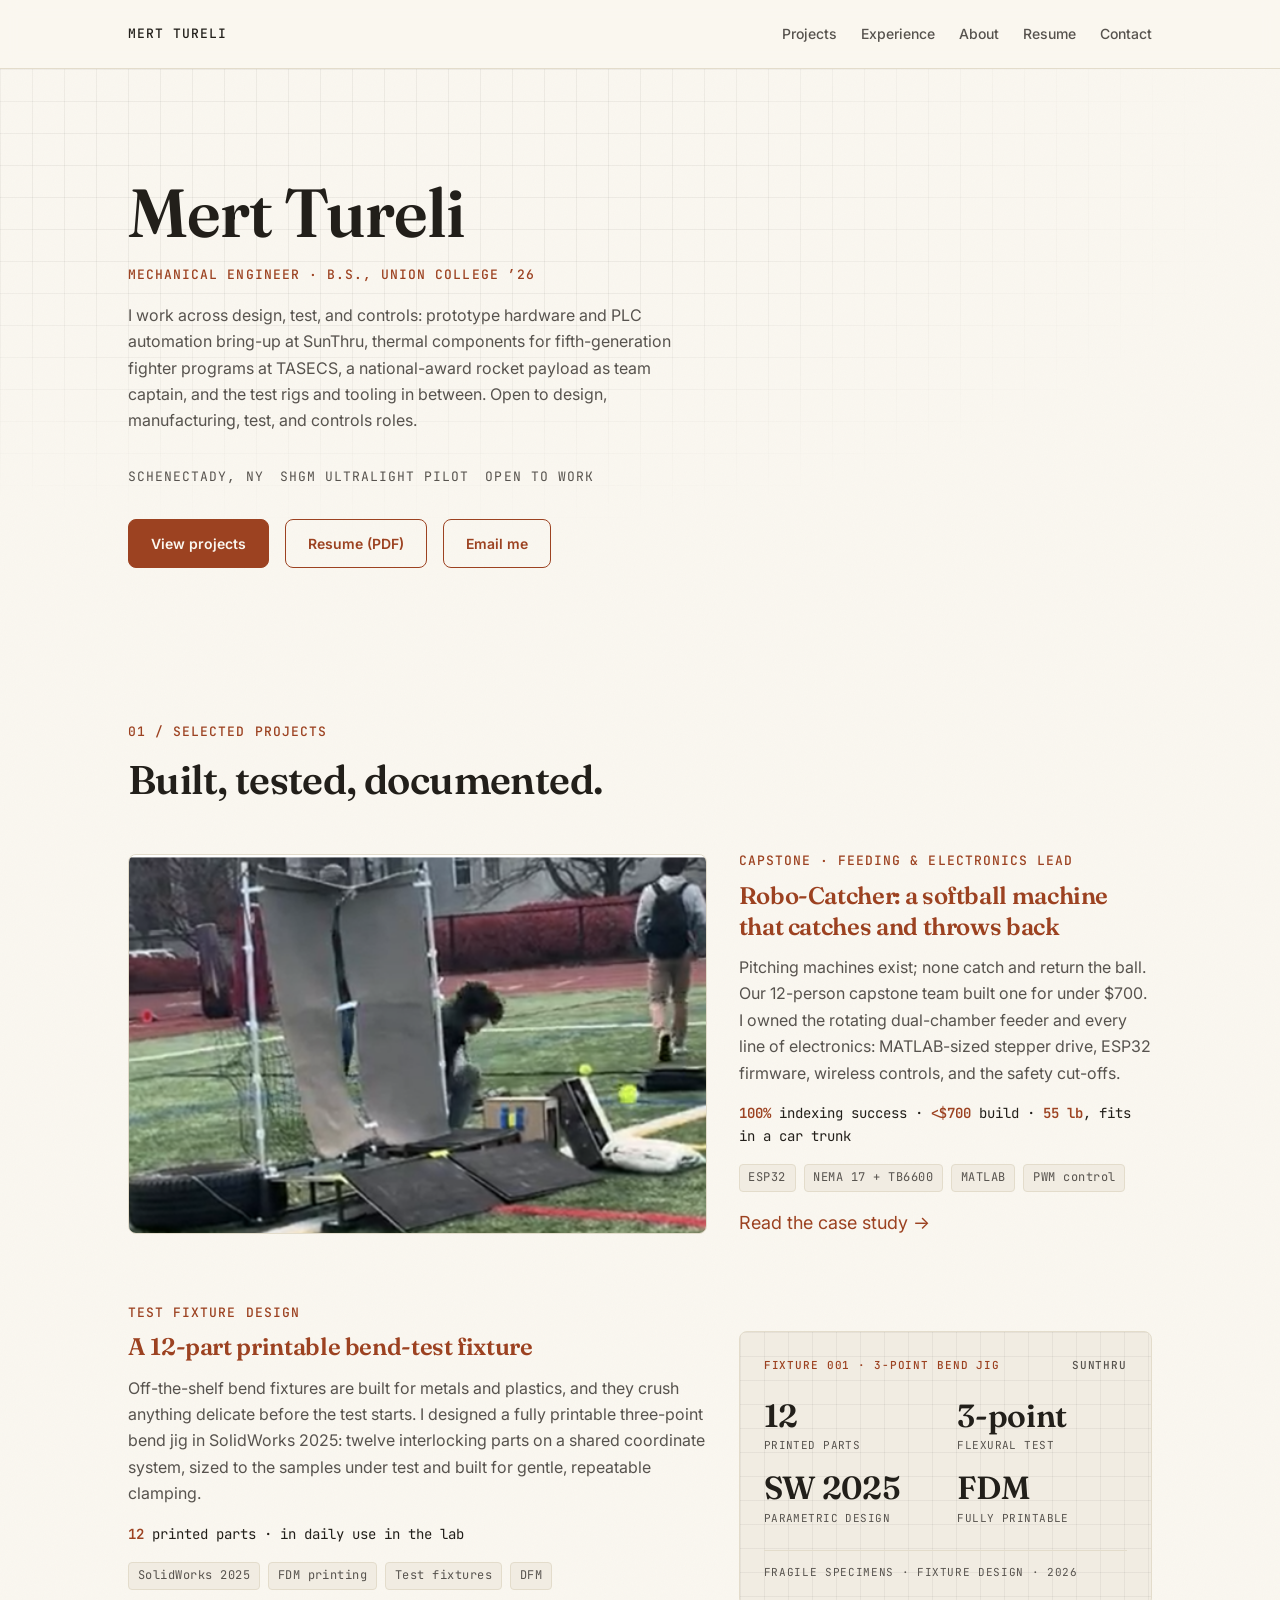
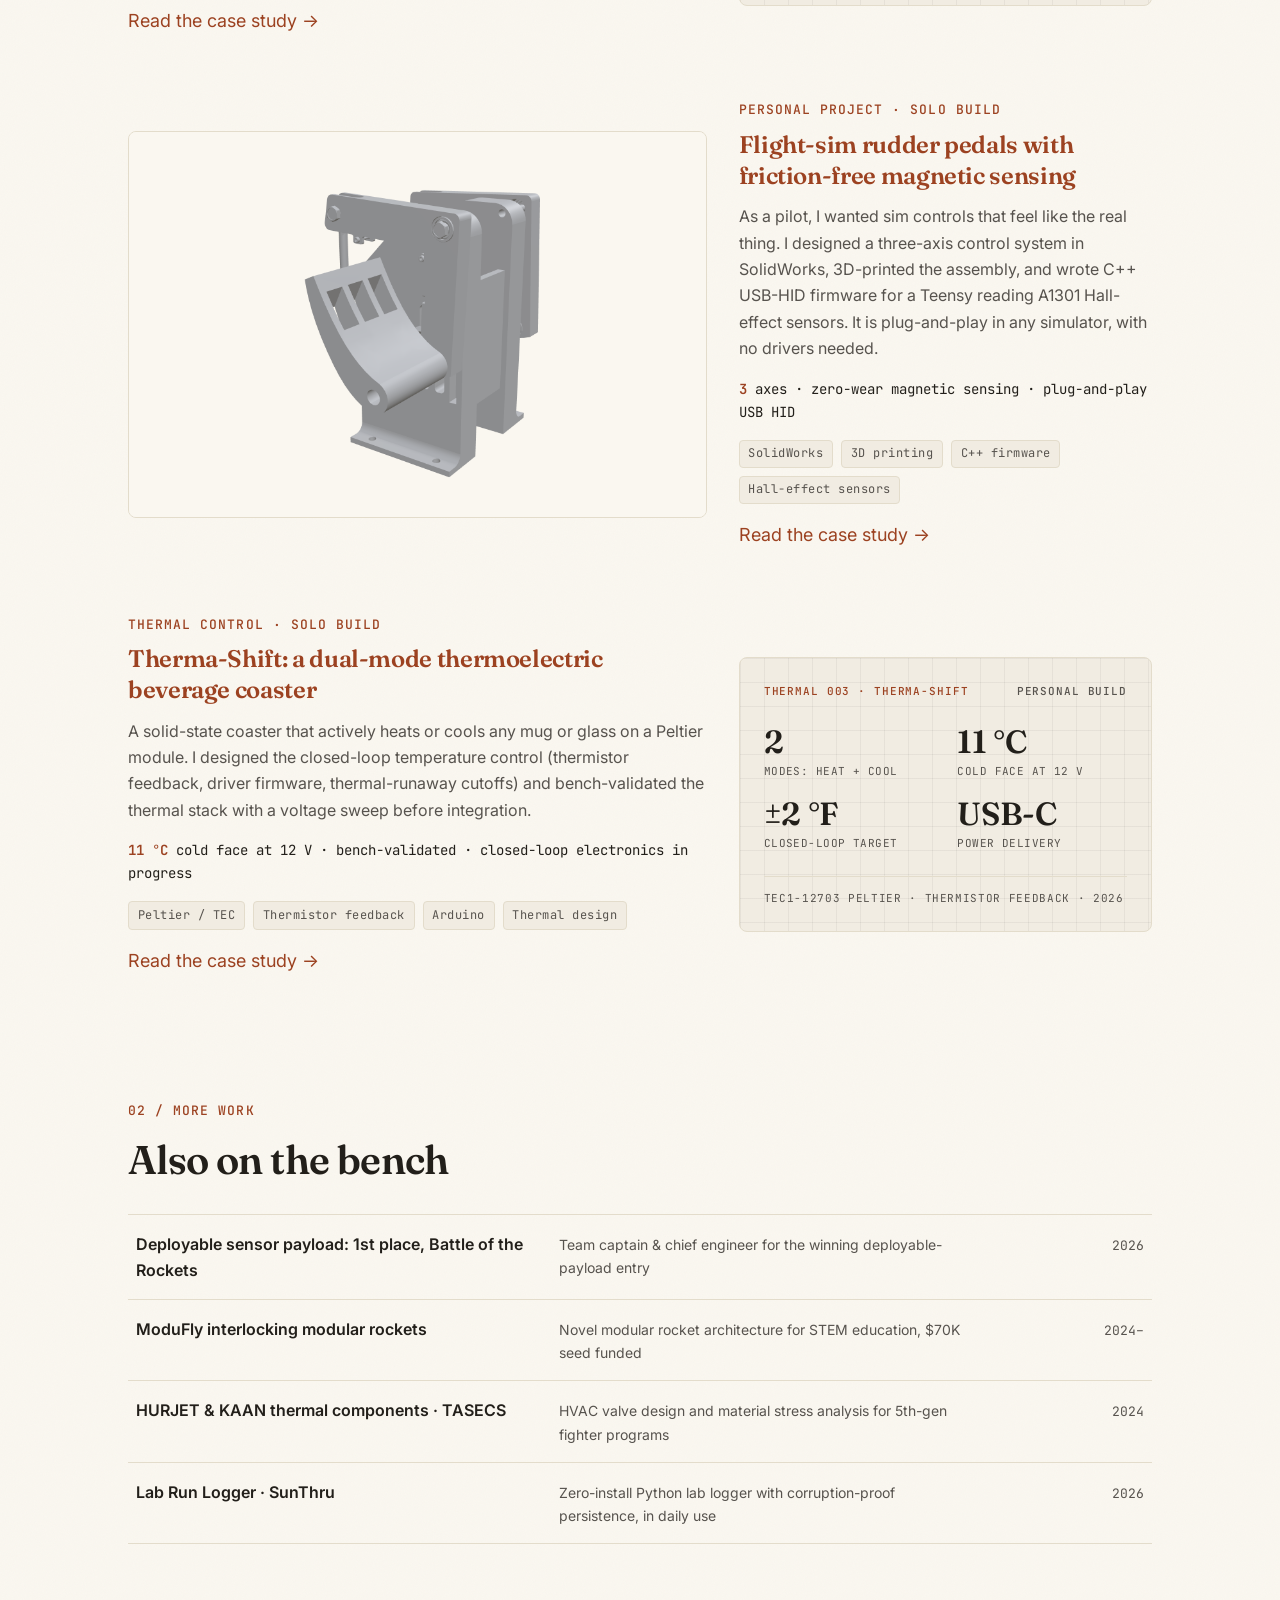
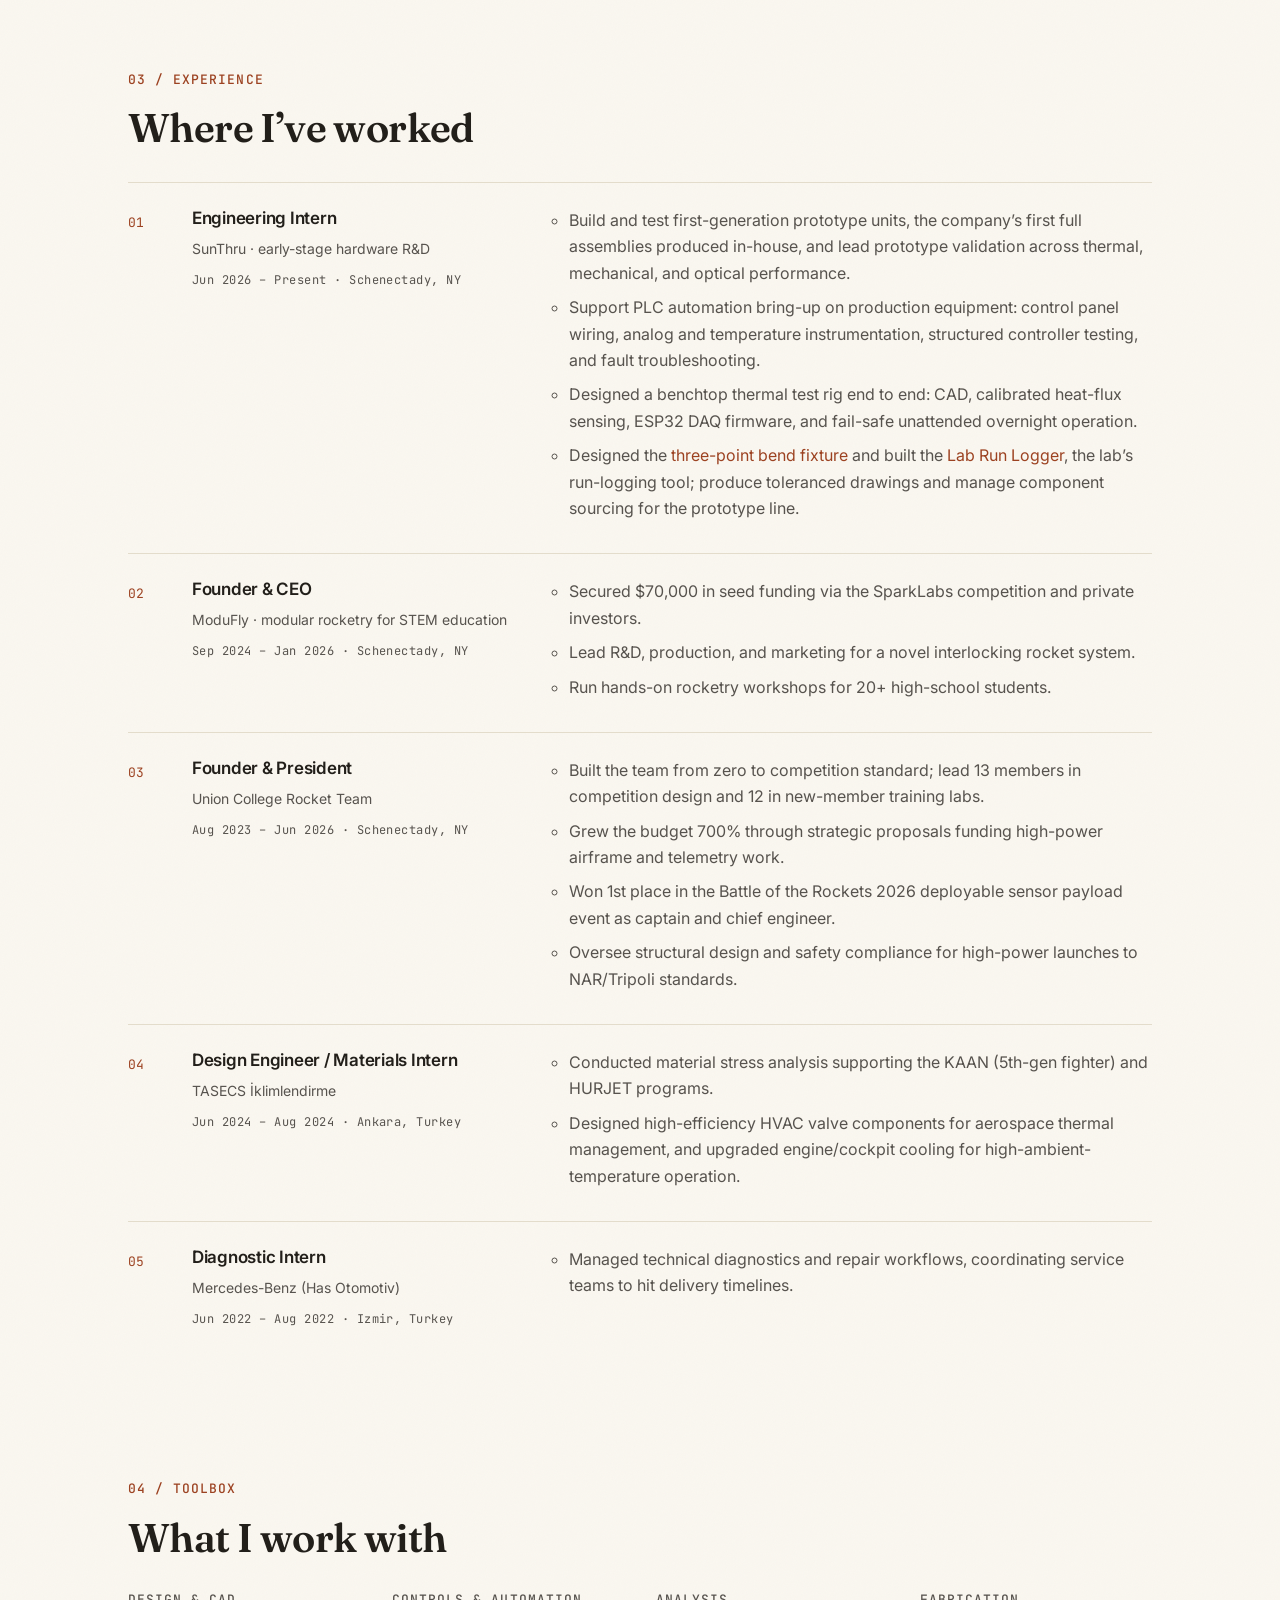
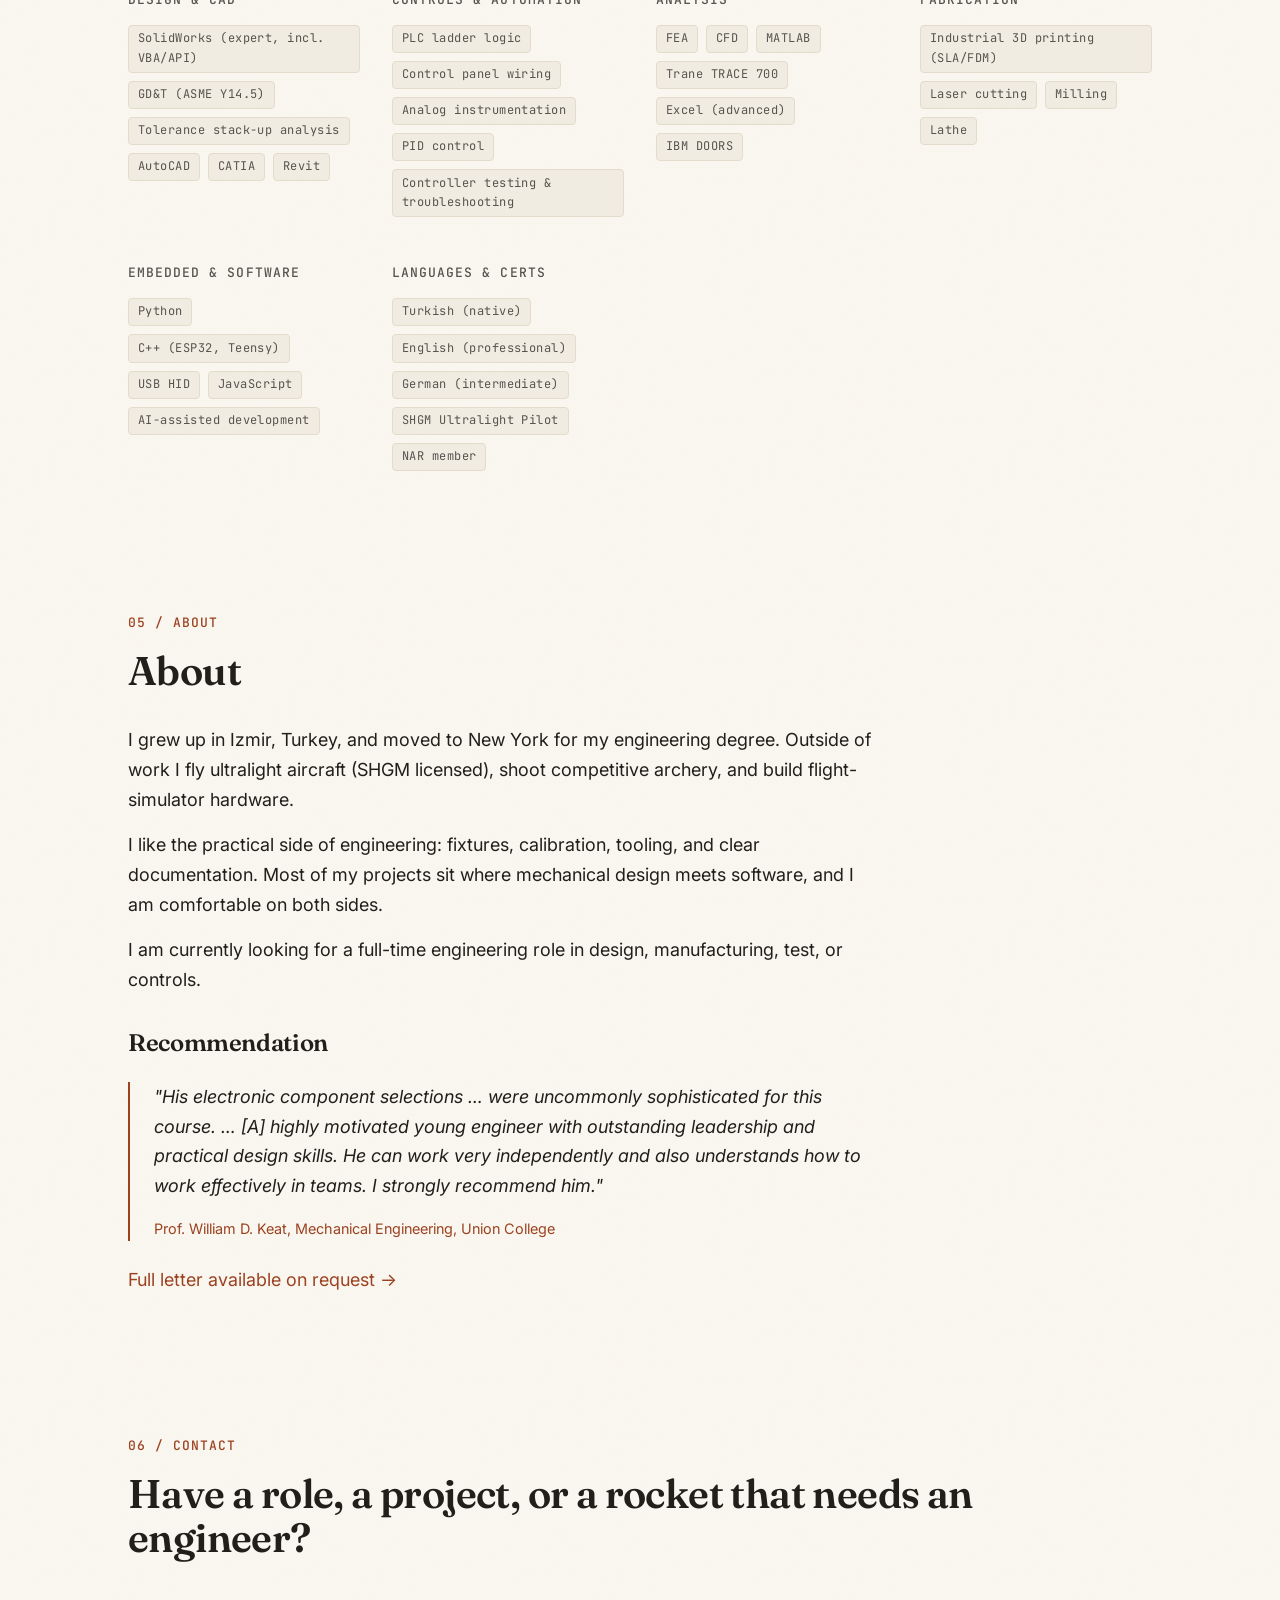
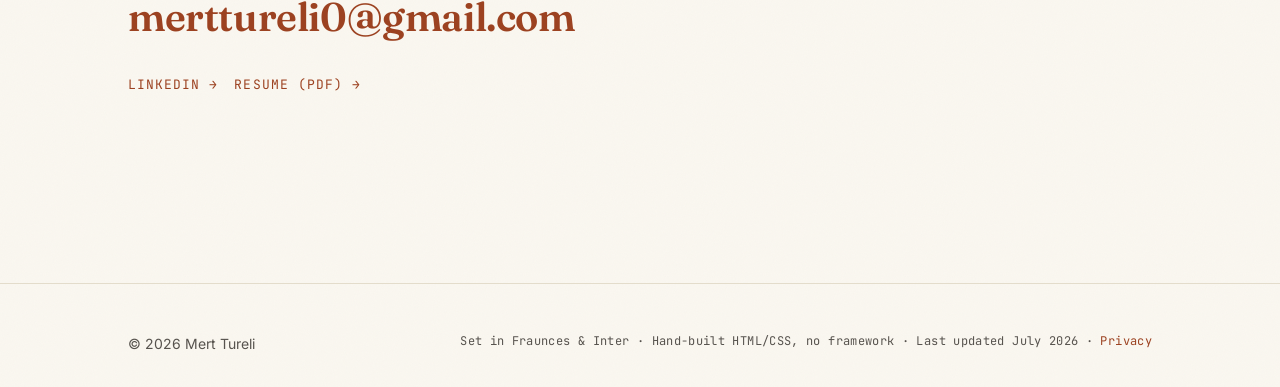
==== commit df3c0242: "Add CAD renders for the rudder pedals project Rendered from the SolidWorks STEP/STL sources: assembl" ====
--- a/index.html
+++ b/index.html
@@ -111,15 +111,8 @@
         </article>
 
         <article class="project-row reveal">
-          <a class="project-media spec-card" href="projects/rudder-pedals.html" aria-label="Rudder pedals case study">
-            <span class="sc-label"><span>Control 002 · Rudder Pedals</span><span>Personal build</span></span>
-            <span class="sc-stats">
-              <span class="sc-stat"><strong>3</strong><small>independent axes</small></span>
-              <span class="sc-stat"><strong>0</strong><small>wear parts in sensing</small></span>
-              <span class="sc-stat"><strong>USB HID</strong><small>plug and play</small></span>
-              <span class="sc-stat"><strong>C++</strong><small>custom firmware</small></span>
-            </span>
-            <span class="sc-foot">A1301 Hall sensors · Teensy 2.0 · 2026</span>
+          <a class="project-media" href="projects/rudder-pedals.html" aria-label="Rudder pedals case study">
+            <img src="assets/img/pedals-hero.png" alt="CAD render of the flight-sim rudder pedal assembly" width="1800" height="1200" loading="lazy">
           </a>
           <div class="project-body">
             <span class="label">Personal project · Solo build</span>
